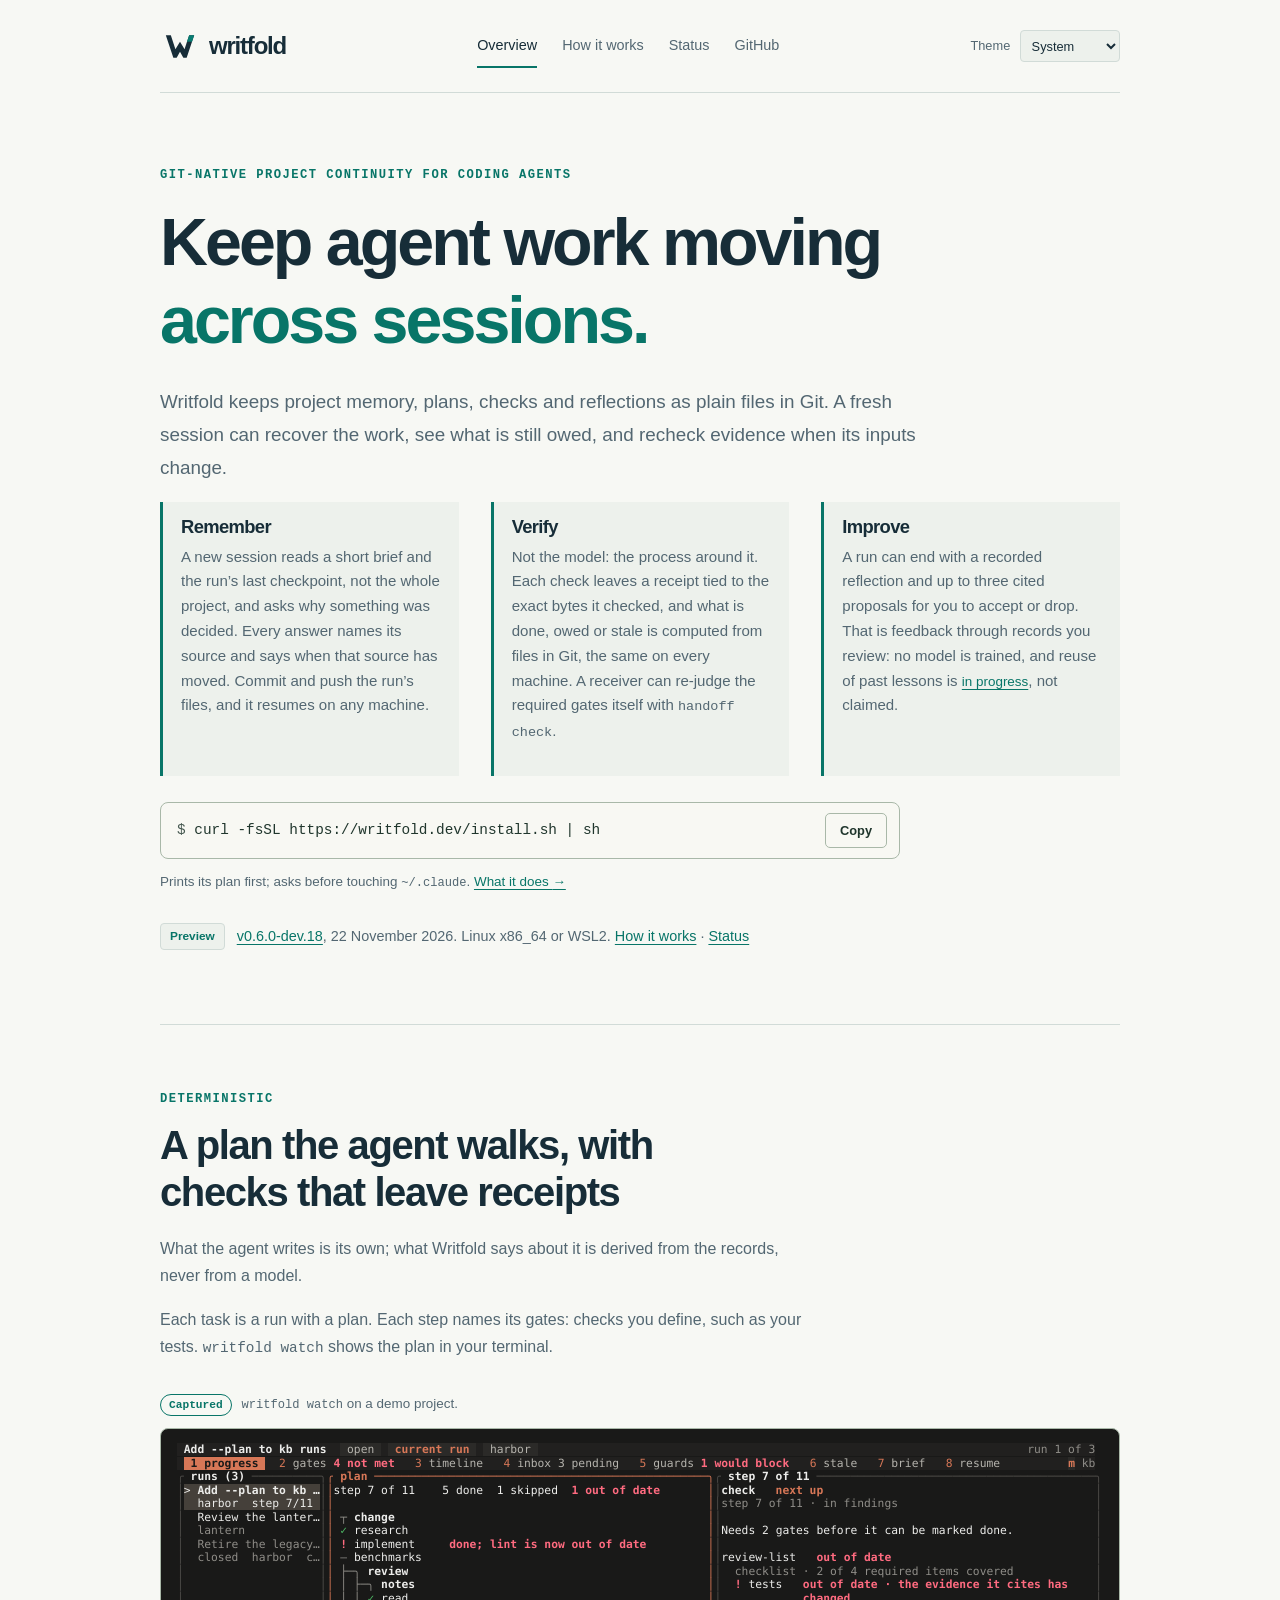
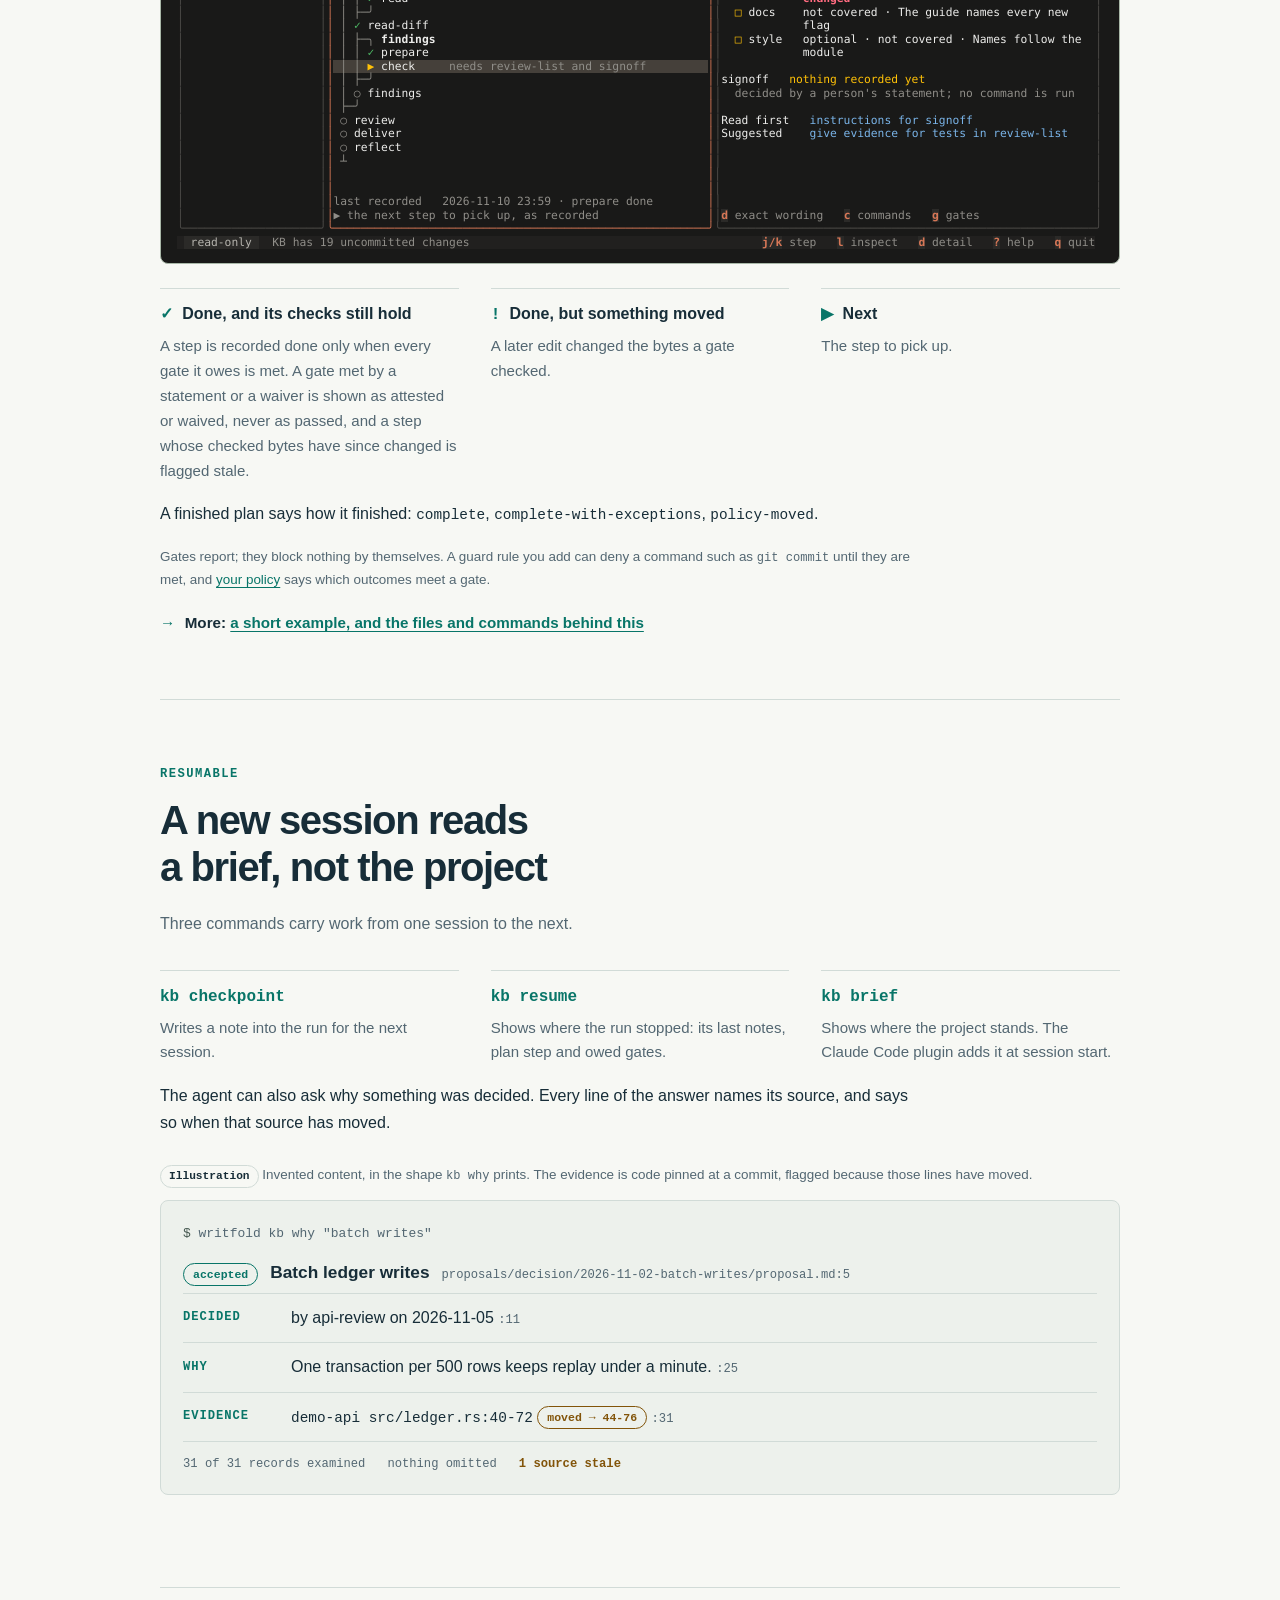
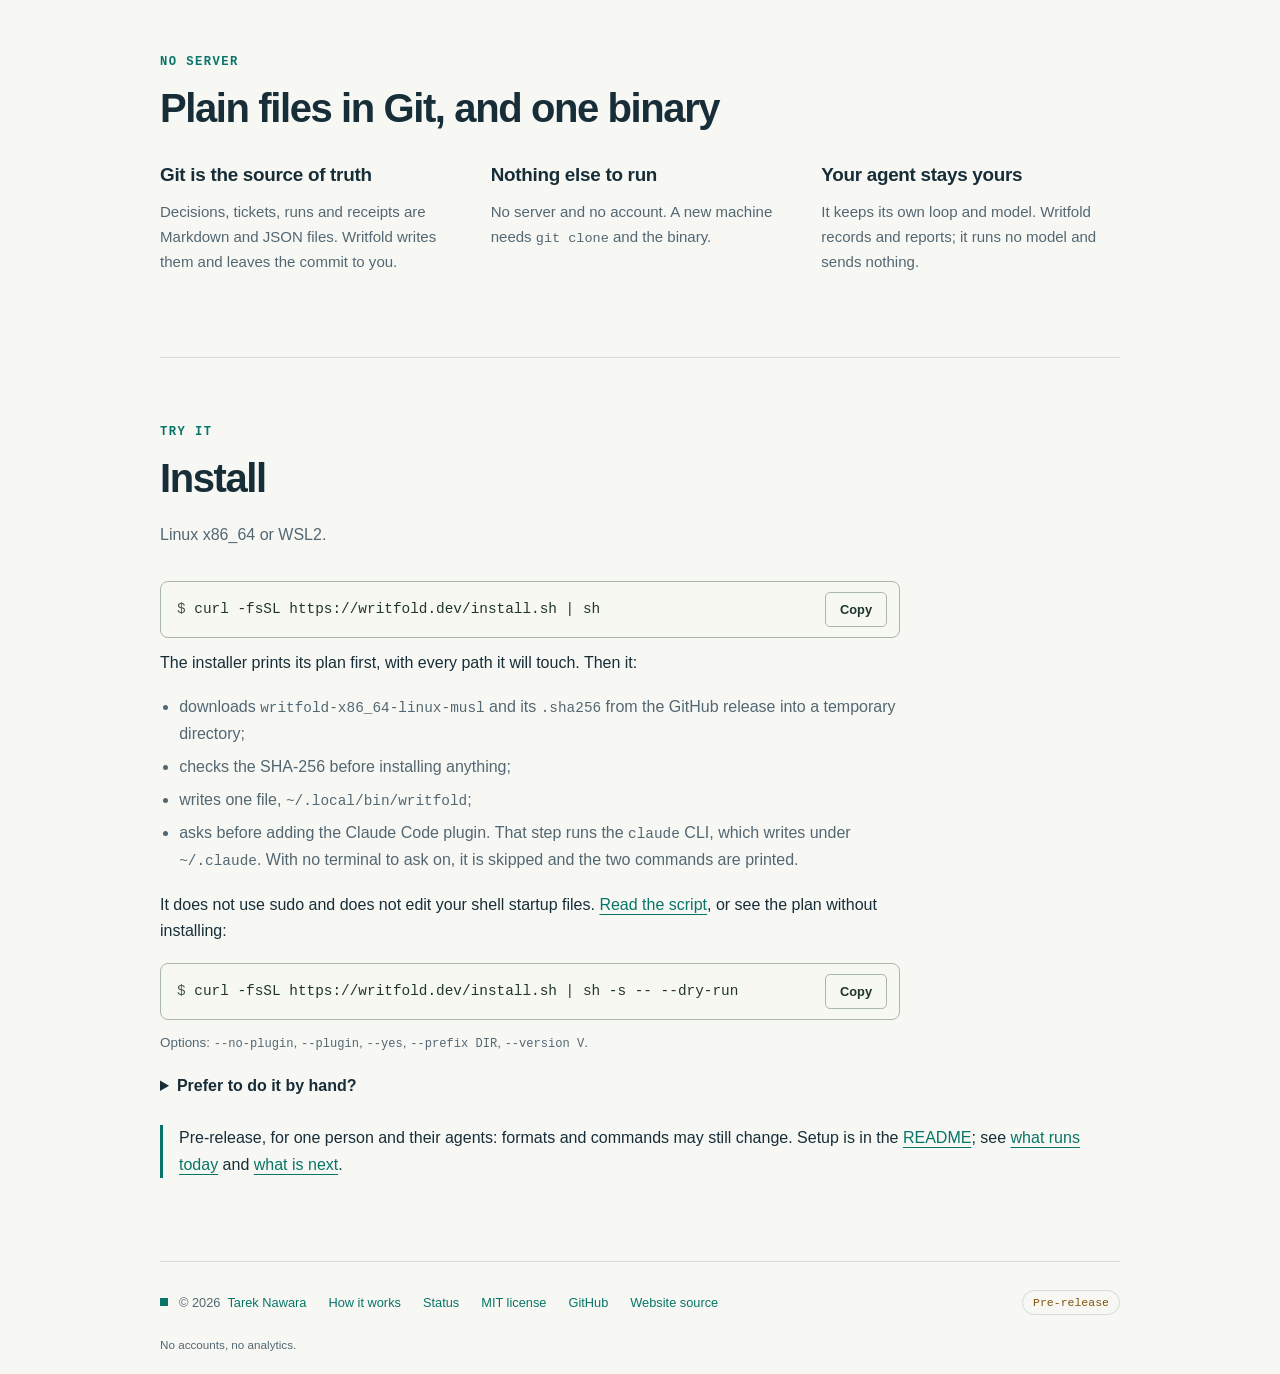
==== index.html @ e1b31a39 "Lead with continuity across sessions; show dev.19 work in progress Hero: Remember / Verify / Improve" ====
<!doctype html>
<html lang="en">
<head>
  <meta charset="utf-8">
  <meta name="viewport" content="width=device-width, initial-scale=1">
  <meta name="color-scheme" content="dark light">
  <title>Writfold — Git-native project continuity for coding agents</title>
  <meta name="description" content="Writfold keeps a coding agent's memory, plans, checks and reflections as plain files in Git, so a fresh session can pick the work up, see what is owed and recheck it. Preview: v0.6.0-dev.18.">
  <link rel="canonical" href="https://writfold.dev/">
  <meta property="og:type" content="website">
  <meta property="og:site_name" content="Writfold">
  <meta property="og:title" content="Writfold — Git-native project continuity for coding agents">
  <meta property="og:description" content="Writfold keeps a coding agent's memory, plans, checks and reflections as plain files in Git, so a fresh session can pick the work up, see what is owed and recheck it. Preview: v0.6.0-dev.18.">
  <meta property="og:url" content="https://writfold.dev/">
  <meta property="og:image" content="https://writfold.dev/assets/og-image.png">
  <meta property="og:image:width" content="1200">
  <meta property="og:image:height" content="630">
  <meta property="og:image:alt" content="The folded-W Writfold mark on navy with the headline: Deterministic agent work that resumes where it stopped. Below it: Git-native project continuity for coding agents. Preview v0.6.0-dev.18.">
  <meta name="twitter:card" content="summary_large_image">
  <meta name="theme-color" content="#101922" media="(prefers-color-scheme: dark)">
  <meta name="theme-color" content="#F7F8F4" media="(prefers-color-scheme: light)">
  <link rel="icon" href="/assets/favicon.svg" type="image/svg+xml">
  <link rel="stylesheet" href="/assets/site.css">
  <link rel="preload" href="/assets/term-Regular.woff2" as="font" type="font/woff2" crossorigin>
  <script src="/assets/theme.js"></script>
  <script src="/assets/copy.js" defer></script>
</head>
<body>
  <a class="skip-link" href="#main">Skip to content</a>
  <header class="site-header wrap">
    <a class="wordmark" href="/" aria-label="Writfold home"><picture><source srcset="/assets/writfold-icon.svg" media="(prefers-color-scheme: light)"><img src="/assets/writfold-icon-dark.svg" width="40" height="40" alt=""></picture><span>writfold</span></a>
    <nav aria-label="Main navigation"><a href="/" aria-current="page">Overview</a><a href="/how.html">How it works</a><a href="/status.html">Status</a><a href="https://github.com/writfold-dev/writfold">GitHub</a></nav>
    <label class="theme-control" hidden>Theme <select id="theme" aria-describedby="theme-note"><option value="system">System</option><option value="light">Light</option><option value="paper-dark">Paper Dark</option></select><span id="theme-note" class="visually-hidden">Your choice is remembered in this browser.</span></label>
  </header>
  <main id="main" class="wrap" tabindex="-1">
    <section class="hero" aria-labelledby="hero-title">
      <p class="eyebrow">Git-native project continuity for coding agents</p>
      <h1 id="hero-title">Keep agent work moving<br><span>across sessions.</span></h1>
      <p class="lede">Writfold keeps project memory, plans, checks and reflections as plain files in Git. A fresh session can recover the work, see what is still owed, and recheck evidence when its inputs change.</p>
      <div class="two-up cols-3">
        <div class="capability"><h2>Remember</h2><p>A new session reads a short brief and the run&rsquo;s last checkpoint, not the whole project, and asks why something was decided. Every answer names its source and says when that source has moved. Commit and push the run&rsquo;s files, and it resumes on any machine.</p></div>
        <div class="capability"><h2>Verify</h2><p>Not the model: the process around it. Each check leaves a receipt tied to the exact bytes it checked, and what is done, owed or stale is computed from files in Git, the same on every machine. A receiver can re-judge the required gates itself with <code>handoff check</code>.</p></div>
        <div class="capability"><h2>Improve</h2><p>A run can end with a recorded reflection and up to three cited proposals for you to accept or drop. That is feedback through records you review: no model is trained, and reuse of past lessons is <a href="/status.html#in-progress">in progress</a>, not claimed.</p></div>
      </div>
      <div class="hero-install">
        <div class="copy-line"><code aria-label="Install command"><span class="syntax-prompt">$ </span>curl -fsSL https://writfold.dev/install.sh | sh</code><button type="button" class="copy" data-copy="curl -fsSL https://writfold.dev/install.sh | sh" hidden>Copy</button></div>
        <p class="fine-print">Prints its plan first; asks before touching <code>~/.claude</code>. <a href="#try">What it does <span aria-hidden="true">→</span></a></p>
      </div>
      <p class="maturity"><span class="badge badge-today">Preview</span> <span><a href="https://github.com/writfold-dev/writfold/releases/tag/v0.6.0-dev.18">v0.6.0-dev.18</a>, 22 November 2026. Linux x86_64 or WSL2. <a href="/how.html">How it works</a> · <a href="/status.html">Status</a></span></p>
    </section>

    <section id="deterministic" class="section" aria-labelledby="deterministic-title">
      <div class="section-heading"><p class="eyebrow">Deterministic</p><h2 id="deterministic-title">A plan the agent walks, with checks that leave receipts</h2><p>What the agent writes is its own; what Writfold says about it is derived from the records, never from a model.</p><p>Each task is a run with a plan. Each step names its gates: checks you define, such as your tests. <code>writfold watch</code> shows the plan in your terminal.</p></div>
      <figure class="example"><figcaption><span class="chip chip-today">Captured</span> <code>writfold watch</code> on a demo project.</figcaption><pre class="term-frame" style="--cols:136" tabindex="0" aria-label="writfold watch in its calm default frame: the runs, the plan map of the selected run, and the inspector for its next step"><code><span style="color:#ececea;background:#21201f"> </span><span style="color:#ececea;background:#21201f;font-weight:700">Add --plan to kb runs</span><span style="color:#ececea;background:#21201f">  </span><span style="color:#b5b3ad;background:#2b2a28"> open </span><span style="color:#ececea;background:#21201f"> </span><span style="color:#d77757;background:#2b2a28;font-weight:700"> current run </span><span style="color:#ececea;background:#21201f"> </span><span style="color:#b5b3ad;background:#2b2a28"> harbor </span><span style="color:#ececea;background:#21201f">                                                                        </span><span style="color:#8f8d88;background:#21201f">run 1 of 3</span>
<span style="color:#ececea;background:#21201f"> </span><span style="color:#191918;background:#d77757;font-weight:700"> 1 progress </span><span style="color:#ececea;background:#21201f">  </span><span style="color:#d77757;background:#21201f">2</span><span style="color:#b5b3ad;background:#21201f"> gates</span><span style="color:#ff6b80;background:#21201f;font-weight:700"> 4 not met</span><span style="color:#ececea;background:#21201f">   </span><span style="color:#d77757;background:#21201f">3</span><span style="color:#b5b3ad;background:#21201f"> timeline</span><span style="color:#ececea;background:#21201f">   </span><span style="color:#d77757;background:#21201f">4</span><span style="color:#b5b3ad;background:#21201f"> inbox 3 pending</span><span style="color:#ececea;background:#21201f">   </span><span style="color:#d77757;background:#21201f">5</span><span style="color:#b5b3ad;background:#21201f"> guards</span><span style="color:#ff6b80;background:#21201f;font-weight:700"> 1 would block</span><span style="color:#ececea;background:#21201f">   </span><span style="color:#d77757;background:#21201f">6</span><span style="color:#b5b3ad;background:#21201f"> stale</span><span style="color:#ececea;background:#21201f">   </span><span style="color:#d77757;background:#21201f">7</span><span style="color:#b5b3ad;background:#21201f"> brief</span><span style="color:#ececea;background:#21201f">   </span><span style="color:#d77757;background:#21201f">8</span><span style="color:#b5b3ad;background:#21201f"> resume</span><span style="color:#ececea;background:#21201f">          </span><span style="color:#d77757;background:#2b2a28;font-weight:700">m</span><span style="color:#8f8d88;background:#21201f"> kb</span>
<span style="color:#4f4d4a;background:#191918">╭</span><span style="color:#ececea;background:#191918;font-weight:700"> runs (3) </span><span style="color:#4f4d4a;background:#191918">──────────╮</span><span style="color:#d77757;background:#191918">╭</span><span style="color:#d77757;background:#191918;font-weight:700"> plan </span><span style="color:#d77757;background:#191918">─────────────────────────────────────────────────╮</span><span style="color:#4f4d4a;background:#191918">╭</span><span style="color:#ececea;background:#191918;font-weight:700"> step 7 of 11 </span><span style="color:#4f4d4a;background:#191918">─────────────────────────────────────────╮</span>
<span style="color:#4f4d4a;background:#191918">│</span><span style="color:#ececea;background:#45403a">&gt; </span><span style="color:#ececea;background:#45403a;font-weight:700">Add --plan to kb …</span><span style="color:#4f4d4a;background:#191918">│</span><span style="color:#d77757;background:#191918">│</span><span style="color:#ececea;background:#191918">step 7 of 11    5 done  1 skipped  </span><span style="color:#ff6b80;background:#191918;font-weight:700">1 out of date</span><span style="color:#ececea;background:#191918">       </span><span style="color:#d77757;background:#191918">│</span><span style="color:#4f4d4a;background:#191918">│</span><span style="color:#ececea;background:#191918;font-weight:700">check</span><span style="color:#ececea;background:#191918">   </span><span style="color:#d77757;background:#191918;font-weight:700">next up</span><span style="color:#ececea;background:#191918">                                        </span><span style="color:#4f4d4a;background:#191918">│</span>
<span style="color:#4f4d4a;background:#191918">│</span><span style="color:#ececea;background:#45403a">  harbor  step 7/11 </span><span style="color:#4f4d4a;background:#191918">│</span><span style="color:#d77757;background:#191918">│</span><span style="color:#ececea;background:#191918">                                                       </span><span style="color:#d77757;background:#191918">│</span><span style="color:#4f4d4a;background:#191918">│</span><span style="color:#8f8d88;background:#191918">step 7 of 11 · in findings</span><span style="color:#ececea;background:#191918">                             </span><span style="color:#4f4d4a;background:#191918">│</span>
<span style="color:#4f4d4a;background:#191918">│</span><span style="color:#ececea;background:#191918">  Review the lanter…</span><span style="color:#4f4d4a;background:#191918">│</span><span style="color:#d77757;background:#191918">│</span><span style="color:#8f8d88;background:#191918"> ┬ </span><span style="color:#ececea;background:#191918;font-weight:700">change</span><span style="color:#ececea;background:#191918">                                              </span><span style="color:#d77757;background:#191918">│</span><span style="color:#4f4d4a;background:#191918">│</span><span style="color:#ececea;background:#191918">                                                       </span><span style="color:#4f4d4a;background:#191918">│</span>
<span style="color:#4f4d4a;background:#191918">│</span><span style="color:#ececea;background:#191918">  </span><span style="color:#8f8d88;background:#191918">lantern           </span><span style="color:#4f4d4a;background:#191918">│</span><span style="color:#d77757;background:#191918">│</span><span style="color:#8f8d88;background:#191918"> </span><span style="color:#4eba65;background:#191918">✓</span><span style="color:#ececea;background:#191918"> research                                            </span><span style="color:#d77757;background:#191918">│</span><span style="color:#4f4d4a;background:#191918">│</span><span style="color:#ececea;background:#191918">Needs 2 gates before it can be marked done.            </span><span style="color:#4f4d4a;background:#191918">│</span>
<span style="color:#4f4d4a;background:#191918">│</span><span style="color:#ececea;background:#191918">  </span><span style="color:#8f8d88;background:#191918">Retire the legacy…</span><span style="color:#4f4d4a;background:#191918">│</span><span style="color:#d77757;background:#191918">│</span><span style="color:#8f8d88;background:#191918"> </span><span style="color:#ff6b80;background:#191918;font-weight:700">!</span><span style="color:#ececea;background:#191918"> implement   </span><span style="color:#ff6b80;background:#191918;font-weight:700">  done; lint is now out of date</span><span style="color:#ececea;background:#191918">         </span><span style="color:#d77757;background:#191918">│</span><span style="color:#4f4d4a;background:#191918">│</span><span style="color:#ececea;background:#191918">                                                       </span><span style="color:#4f4d4a;background:#191918">│</span>
<span style="color:#4f4d4a;background:#191918">│</span><span style="color:#ececea;background:#191918">  </span><span style="color:#8f8d88;background:#191918">closed  harbor  c…</span><span style="color:#4f4d4a;background:#191918">│</span><span style="color:#d77757;background:#191918">│</span><span style="color:#8f8d88;background:#191918"> –</span><span style="color:#ececea;background:#191918"> benchmarks                                          </span><span style="color:#d77757;background:#191918">│</span><span style="color:#4f4d4a;background:#191918">│</span><span style="color:#ececea;background:#191918">review-list   </span><span style="color:#ff6b80;background:#191918;font-weight:700">out of date</span><span style="color:#ececea;background:#191918">                              </span><span style="color:#4f4d4a;background:#191918">│</span>
<span style="color:#4f4d4a;background:#191918">│</span><span style="color:#ececea;background:#191918">                    </span><span style="color:#4f4d4a;background:#191918">│</span><span style="color:#d77757;background:#191918">│</span><span style="color:#8f8d88;background:#191918"> ├─╮ </span><span style="color:#ececea;background:#191918;font-weight:700">review</span><span style="color:#ececea;background:#191918">                                            </span><span style="color:#d77757;background:#191918">│</span><span style="color:#4f4d4a;background:#191918">│</span><span style="color:#ececea;background:#191918">  </span><span style="color:#8f8d88;background:#191918">checklist · 2 of 4 required items covered</span><span style="color:#ececea;background:#191918">            </span><span style="color:#4f4d4a;background:#191918">│</span>
<span style="color:#4f4d4a;background:#191918">│</span><span style="color:#ececea;background:#191918">                    </span><span style="color:#4f4d4a;background:#191918">│</span><span style="color:#d77757;background:#191918">│</span><span style="color:#8f8d88;background:#191918"> │ ├─╮ </span><span style="color:#ececea;background:#191918;font-weight:700">notes</span><span style="color:#ececea;background:#191918">                                           </span><span style="color:#d77757;background:#191918">│</span><span style="color:#4f4d4a;background:#191918">│</span><span style="color:#ececea;background:#191918">  </span><span style="color:#ff6b80;background:#191918;font-weight:700">!</span><span style="color:#ececea;background:#191918"> tests   </span><span style="color:#ff6b80;background:#191918;font-weight:700">out of date · the evidence it cites has</span><span style="color:#ececea;background:#191918">    </span><span style="color:#4f4d4a;background:#191918">│</span>
<span style="color:#4f4d4a;background:#191918">│</span><span style="color:#ececea;background:#191918">                    </span><span style="color:#4f4d4a;background:#191918">│</span><span style="color:#d77757;background:#191918">│</span><span style="color:#8f8d88;background:#191918"> │ │ </span><span style="color:#4eba65;background:#191918">✓</span><span style="color:#ececea;background:#191918"> read                                            </span><span style="color:#d77757;background:#191918">│</span><span style="color:#4f4d4a;background:#191918">│</span><span style="color:#ececea;background:#191918">            </span><span style="color:#ff6b80;background:#191918;font-weight:700">changed</span><span style="color:#ececea;background:#191918">                                    </span><span style="color:#4f4d4a;background:#191918">│</span>
<span style="color:#4f4d4a;background:#191918">│</span><span style="color:#ececea;background:#191918">                    </span><span style="color:#4f4d4a;background:#191918">│</span><span style="color:#d77757;background:#191918">│</span><span style="color:#8f8d88;background:#191918"> │ ├─╯</span><span style="color:#ececea;background:#191918">                                                 </span><span style="color:#d77757;background:#191918">│</span><span style="color:#4f4d4a;background:#191918">│</span><span style="color:#ececea;background:#191918">  </span><span style="color:#ffc107;background:#191918">□</span><span style="color:#ececea;background:#191918"> docs    not covered · The guide names every new    </span><span style="color:#4f4d4a;background:#191918">│</span>
<span style="color:#4f4d4a;background:#191918">│</span><span style="color:#ececea;background:#191918">                    </span><span style="color:#4f4d4a;background:#191918">│</span><span style="color:#d77757;background:#191918">│</span><span style="color:#8f8d88;background:#191918"> │ </span><span style="color:#4eba65;background:#191918">✓</span><span style="color:#ececea;background:#191918"> read-diff                                         </span><span style="color:#d77757;background:#191918">│</span><span style="color:#4f4d4a;background:#191918">│</span><span style="color:#ececea;background:#191918">            flag                                       </span><span style="color:#4f4d4a;background:#191918">│</span>
<span style="color:#4f4d4a;background:#191918">│</span><span style="color:#ececea;background:#191918">                    </span><span style="color:#4f4d4a;background:#191918">│</span><span style="color:#d77757;background:#191918">│</span><span style="color:#8f8d88;background:#191918"> │ ├─╮ </span><span style="color:#ececea;background:#191918;font-weight:700">findings</span><span style="color:#ececea;background:#191918">                                        </span><span style="color:#d77757;background:#191918">│</span><span style="color:#4f4d4a;background:#191918">│</span><span style="color:#ececea;background:#191918">  </span><span style="color:#ffc107;background:#191918">□</span><span style="color:#ececea;background:#191918"> style   optional · not covered · Names follow the  </span><span style="color:#4f4d4a;background:#191918">│</span>
<span style="color:#4f4d4a;background:#191918">│</span><span style="color:#ececea;background:#191918">                    </span><span style="color:#4f4d4a;background:#191918">│</span><span style="color:#d77757;background:#191918">│</span><span style="color:#8f8d88;background:#191918"> │ │ </span><span style="color:#4eba65;background:#191918">✓</span><span style="color:#ececea;background:#191918"> prepare                                         </span><span style="color:#d77757;background:#191918">│</span><span style="color:#4f4d4a;background:#191918">│</span><span style="color:#ececea;background:#191918">            module                                     </span><span style="color:#4f4d4a;background:#191918">│</span>
<span style="color:#4f4d4a;background:#191918">│</span><span style="color:#ececea;background:#191918">                    </span><span style="color:#4f4d4a;background:#191918">│</span><span style="color:#d77757;background:#191918">│</span><span style="color:#8f8d88;background:#45403a"> │ │ </span><span style="color:#ffc107;background:#45403a">▶</span><span style="color:#ececea;background:#45403a"> check   </span><span style="color:#8f8d88;background:#45403a">  needs review-list and signoff</span><span style="color:#ececea;background:#45403a">         </span><span style="color:#d77757;background:#191918">│</span><span style="color:#4f4d4a;background:#191918">│</span><span style="color:#ececea;background:#191918">                                                       </span><span style="color:#4f4d4a;background:#191918">│</span>
<span style="color:#4f4d4a;background:#191918">│</span><span style="color:#ececea;background:#191918">                    </span><span style="color:#4f4d4a;background:#191918">│</span><span style="color:#d77757;background:#191918">│</span><span style="color:#8f8d88;background:#191918"> │ ├─╯</span><span style="color:#ececea;background:#191918">                                                 </span><span style="color:#d77757;background:#191918">│</span><span style="color:#4f4d4a;background:#191918">│</span><span style="color:#ececea;background:#191918">signoff   </span><span style="color:#ffc107;background:#191918">nothing recorded yet</span><span style="color:#ececea;background:#191918">                         </span><span style="color:#4f4d4a;background:#191918">│</span>
<span style="color:#4f4d4a;background:#191918">│</span><span style="color:#ececea;background:#191918">                    </span><span style="color:#4f4d4a;background:#191918">│</span><span style="color:#d77757;background:#191918">│</span><span style="color:#8f8d88;background:#191918"> │ ○</span><span style="color:#ececea;background:#191918"> findings                                          </span><span style="color:#d77757;background:#191918">│</span><span style="color:#4f4d4a;background:#191918">│</span><span style="color:#ececea;background:#191918">  </span><span style="color:#8f8d88;background:#191918">decided by a person's statement; no command is run</span><span style="color:#ececea;background:#191918">   </span><span style="color:#4f4d4a;background:#191918">│</span>
<span style="color:#4f4d4a;background:#191918">│</span><span style="color:#ececea;background:#191918">                    </span><span style="color:#4f4d4a;background:#191918">│</span><span style="color:#d77757;background:#191918">│</span><span style="color:#8f8d88;background:#191918"> ├─╯</span><span style="color:#ececea;background:#191918">                                                   </span><span style="color:#d77757;background:#191918">│</span><span style="color:#4f4d4a;background:#191918">│</span><span style="color:#ececea;background:#191918">                                                       </span><span style="color:#4f4d4a;background:#191918">│</span>
<span style="color:#4f4d4a;background:#191918">│</span><span style="color:#ececea;background:#191918">                    </span><span style="color:#4f4d4a;background:#191918">│</span><span style="color:#d77757;background:#191918">│</span><span style="color:#8f8d88;background:#191918"> ○</span><span style="color:#ececea;background:#191918"> review                                              </span><span style="color:#d77757;background:#191918">│</span><span style="color:#4f4d4a;background:#191918">│</span><span style="color:#ececea;background:#191918">Read first   </span><span style="color:#7ab4e8;background:#191918">instructions for signoff</span><span style="color:#ececea;background:#191918">                  </span><span style="color:#4f4d4a;background:#191918">│</span>
<span style="color:#4f4d4a;background:#191918">│</span><span style="color:#ececea;background:#191918">                    </span><span style="color:#4f4d4a;background:#191918">│</span><span style="color:#d77757;background:#191918">│</span><span style="color:#8f8d88;background:#191918"> ○</span><span style="color:#ececea;background:#191918"> deliver                                             </span><span style="color:#d77757;background:#191918">│</span><span style="color:#4f4d4a;background:#191918">│</span><span style="color:#ececea;background:#191918">Suggested    </span><span style="color:#7ab4e8;background:#191918">give evidence for tests in review-list</span><span style="color:#ececea;background:#191918">    </span><span style="color:#4f4d4a;background:#191918">│</span>
<span style="color:#4f4d4a;background:#191918">│</span><span style="color:#ececea;background:#191918">                    </span><span style="color:#4f4d4a;background:#191918">│</span><span style="color:#d77757;background:#191918">│</span><span style="color:#8f8d88;background:#191918"> ○</span><span style="color:#ececea;background:#191918"> reflect                                             </span><span style="color:#d77757;background:#191918">│</span><span style="color:#4f4d4a;background:#191918">│</span><span style="color:#ececea;background:#191918">                                                       </span><span style="color:#4f4d4a;background:#191918">│</span>
<span style="color:#4f4d4a;background:#191918">│</span><span style="color:#ececea;background:#191918">                    </span><span style="color:#4f4d4a;background:#191918">│</span><span style="color:#d77757;background:#191918">│</span><span style="color:#8f8d88;background:#191918"> ┴</span><span style="color:#ececea;background:#191918">                                                     </span><span style="color:#d77757;background:#191918">│</span><span style="color:#4f4d4a;background:#191918">│</span><span style="color:#ececea;background:#191918">                                                       </span><span style="color:#4f4d4a;background:#191918">│</span>
<span style="color:#4f4d4a;background:#191918">│</span><span style="color:#ececea;background:#191918">                    </span><span style="color:#4f4d4a;background:#191918">│</span><span style="color:#d77757;background:#191918">│</span><span style="color:#ececea;background:#191918">                                                       </span><span style="color:#d77757;background:#191918">│</span><span style="color:#4f4d4a;background:#191918">│</span><span style="color:#ececea;background:#191918">                                                       </span><span style="color:#4f4d4a;background:#191918">│</span>
<span style="color:#4f4d4a;background:#191918">│</span><span style="color:#ececea;background:#191918">                    </span><span style="color:#4f4d4a;background:#191918">│</span><span style="color:#d77757;background:#191918">│</span><span style="color:#ececea;background:#191918">                                                       </span><span style="color:#d77757;background:#191918">│</span><span style="color:#4f4d4a;background:#191918">│</span><span style="color:#ececea;background:#191918">                                                       </span><span style="color:#4f4d4a;background:#191918">│</span>
<span style="color:#4f4d4a;background:#191918">│</span><span style="color:#ececea;background:#191918">                    </span><span style="color:#4f4d4a;background:#191918">│</span><span style="color:#d77757;background:#191918">│</span><span style="color:#8f8d88;background:#191918">last recorded   2026-11-10 23:59 · prepare done</span><span style="color:#ececea;background:#191918">        </span><span style="color:#d77757;background:#191918">│</span><span style="color:#4f4d4a;background:#191918">│</span><span style="color:#ececea;background:#191918">                                                       </span><span style="color:#4f4d4a;background:#191918">│</span>
<span style="color:#4f4d4a;background:#191918">│</span><span style="color:#ececea;background:#191918">                    </span><span style="color:#4f4d4a;background:#191918">│</span><span style="color:#d77757;background:#191918">│</span><span style="color:#8f8d88;background:#191918">▶ the next step to pick up, as recorded</span><span style="color:#ececea;background:#191918">                </span><span style="color:#d77757;background:#191918">│</span><span style="color:#4f4d4a;background:#191918">│</span><span style="color:#d77757;background:#2b2a28;font-weight:700">d</span><span style="color:#8f8d88;background:#191918"> exact wording</span><span style="color:#ececea;background:#191918">   </span><span style="color:#d77757;background:#2b2a28;font-weight:700">c</span><span style="color:#8f8d88;background:#191918"> commands</span><span style="color:#ececea;background:#191918">   </span><span style="color:#d77757;background:#2b2a28;font-weight:700">g</span><span style="color:#8f8d88;background:#191918"> gates</span><span style="color:#ececea;background:#191918">                 </span><span style="color:#4f4d4a;background:#191918">│</span>
<span style="color:#4f4d4a;background:#191918">╰────────────────────╯</span><span style="color:#d77757;background:#191918">╰───────────────────────────────────────────────────────╯</span><span style="color:#4f4d4a;background:#191918">╰───────────────────────────────────────────────────────╯</span>
<span style="color:#ececea;background:#21201f"> </span><span style="color:#b5b3ad;background:#2b2a28"> read-only </span><span style="color:#ececea;background:#21201f">  </span><span style="color:#8f8d88;background:#21201f">KB has 19 uncommitted changes</span><span style="color:#ececea;background:#21201f">                                           </span><span style="color:#d77757;background:#2b2a28;font-weight:700">j/k</span><span style="color:#8f8d88;background:#21201f"> step</span><span style="color:#ececea;background:#21201f">   </span><span style="color:#d77757;background:#2b2a28;font-weight:700">l</span><span style="color:#8f8d88;background:#21201f"> inspect</span><span style="color:#ececea;background:#21201f">   </span><span style="color:#d77757;background:#2b2a28;font-weight:700">d</span><span style="color:#8f8d88;background:#21201f"> detail</span><span style="color:#ececea;background:#21201f">   </span><span style="color:#d77757;background:#2b2a28;font-weight:700">?</span><span style="color:#8f8d88;background:#21201f"> help</span><span style="color:#ececea;background:#21201f">   </span><span style="color:#d77757;background:#2b2a28;font-weight:700">q</span><span style="color:#8f8d88;background:#21201f"> quit</span></code></pre></figure>
      <dl class="callouts">
        <div><dt><code>✓</code> Done, and its checks still hold</dt><dd>A step is recorded done only when every gate it owes is met. A gate met by a statement or a waiver is shown as attested or waived, never as passed, and a step whose checked bytes have since changed is flagged stale.</dd></div>
        <div><dt><code>!</code> Done, but something moved</dt><dd>A later edit changed the bytes a gate checked.</dd></div>
        <div><dt><code>▶</code> Next</dt><dd>The step to pick up.</dd></div>
      </dl>
      <p>A finished plan says how it finished: <code>complete</code>, <code>complete-with-exceptions</code>, <code>policy-moved</code>.</p>
      <p class="fine-print">Gates report; they block nothing by themselves. A guard rule you add can deny a command such as <code>git commit</code> until they are met, and <a href="/how.html#policy">your policy</a> says which outcomes meet a gate.</p>
      <p class="guide-link"><span aria-hidden="true">→</span> More: <a href="/how.html">a short example, and the files and commands behind this</a></p>
    </section>

    <section id="resumable" class="section" aria-labelledby="resumable-title">
      <div class="section-heading"><p class="eyebrow">Resumable</p><h2 id="resumable-title">A new session reads a brief, not the project</h2><p>Three commands carry work from one session to the next.</p></div>
      <dl class="callouts">
        <div><dt><code>kb checkpoint</code></dt><dd>Writes a note into the run for the next session.</dd></div>
        <div><dt><code>kb resume</code></dt><dd>Shows where the run stopped: its last notes, plan step and owed gates.</dd></div>
        <div><dt><code>kb brief</code></dt><dd>Shows where the project stands. The Claude Code plugin adds it at session start.</dd></div>
      </dl>
      <p>The agent can also ask why something was decided. Every line of the answer names its source, and says so when that source has moved.</p>
      <figure id="example" class="visual">
        <figcaption><span class="chip chip-parts">Illustration</span> Invented content, in the shape <code>kb why</code> prints. The evidence is code pinned at a commit, flagged because those lines have moved.</figcaption>
        <div class="card answer">
          <p class="card-cmd"><code><span class="syntax-prompt">$ </span>writfold kb why "batch writes"</code></p>
          <p class="answer-head"><span class="pill pill-ok">accepted</span> <strong>Batch ledger writes</strong> <span class="src">proposals/decision/2026-11-02-batch-writes/proposal.md:5</span></p>
          <dl class="answer-rows">
            <div><dt>Decided</dt><dd>by api-review on 2026-11-05 <span class="src">:11</span></dd></div>
            <div><dt>Why</dt><dd>One transaction per 500 rows keeps replay under a minute. <span class="src">:25</span></dd></div>
            <div><dt>Evidence</dt><dd><code>demo-api src/ledger.rs:40-72</code> <span class="pill pill-warn">moved → 44-76</span> <span class="src">:31</span></dd></div>
          </dl>
          <ul class="card-foot"><li>31 of 31 records examined</li><li>nothing omitted</li><li class="warn">1 source stale</li></ul>
        </div>
      </figure>
    </section>

    <section id="git" class="section" aria-labelledby="git-title">
      <div class="section-heading"><p class="eyebrow">No server</p><h2 id="git-title">Plain files in Git, and one binary</h2></div>
      <div class="three-up">
        <div class="capability"><h3>Git is the source of truth</h3><p>Decisions, tickets, runs and receipts are Markdown and JSON files. Writfold writes them and leaves the commit to you.</p></div>
        <div class="capability"><h3>Nothing else to run</h3><p>No server and no account. A new machine needs <code>git clone</code> and the binary.</p></div>
        <div class="capability"><h3>Your agent stays yours</h3><p>It keeps its own loop and model. Writfold records and reports; it runs no model and sends nothing.</p></div>
      </div>
    </section>

    <section id="try" class="section" aria-labelledby="try-title">
      <div class="section-heading"><p class="eyebrow">Try it</p><h2 id="try-title">Install</h2><p>Linux x86_64 or WSL2.</p></div>
      <div class="copy-line"><code aria-label="Install command"><span class="syntax-prompt">$ </span>curl -fsSL https://writfold.dev/install.sh | sh</code><button type="button" class="copy" data-copy="curl -fsSL https://writfold.dev/install.sh | sh" hidden>Copy</button></div>
      <p>The installer prints its plan first, with every path it will touch. Then it:</p>
      <ul class="steps">
        <li>downloads <code>writfold-x86_64-linux-musl</code> and its <code>.sha256</code> from the GitHub release into a temporary directory;</li>
        <li>checks the SHA-256 before installing anything;</li>
        <li>writes one file, <code>~/.local/bin/writfold</code>;</li>
        <li>asks before adding the Claude Code plugin. That step runs the <code>claude</code> CLI, which writes under <code>~/.claude</code>. With no terminal to ask on, it is skipped and the two commands are printed.</li>
      </ul>
      <p>It does not use sudo and does not edit your shell startup files. <a href="/install.sh">Read the script</a>, or see the plan without installing:</p>
      <div class="copy-line"><code aria-label="Dry-run command"><span class="syntax-prompt">$ </span>curl -fsSL https://writfold.dev/install.sh | sh -s -- --dry-run</code><button type="button" class="copy" data-copy="curl -fsSL https://writfold.dev/install.sh | sh -s -- --dry-run" hidden>Copy</button></div>
      <p class="fine-print">Options: <code>--no-plugin</code>, <code>--plugin</code>, <code>--yes</code>, <code>--prefix DIR</code>, <code>--version V</code>.</p>
      <details class="manual"><summary>Prefer to do it by hand?</summary>
        <pre class="code-panel lang-shell" tabindex="0" aria-label="Manual download and install commands"><code>base<span class="syntax-operator">=</span>https://github.com/writfold-dev/writfold/releases/download/v0.6.0-dev.18
<span class="syntax-function">curl</span> <span class="syntax-flag">-LO</span> <span class="syntax-string">"$base/writfold-x86_64-linux-musl"</span> <span class="syntax-flag">-LO</span> <span class="syntax-string">"$base/writfold-x86_64-linux-musl.sha256"</span>
<span class="syntax-function">echo</span> <span class="syntax-string">"$(cut -d' ' -f1 writfold-x86_64-linux-musl.sha256)  writfold-x86_64-linux-musl"</span> <span class="syntax-operator">|</span> <span class="syntax-function">sha256sum</span> <span class="syntax-flag">-c</span>
<span class="syntax-function">install</span> <span class="syntax-flag">-m</span> 755 writfold-x86_64-linux-musl ~/.local/bin/writfold
<span class="syntax-function">claude</span> plugin marketplace add writfold-dev/writfold
<span class="syntax-function">claude</span> plugin install writfold@writfold</code></pre>
        <p class="fine-print">These are the same steps the installer performs.</p>
      </details>
      <p class="boundary">Pre-release, for one person and their agents: formats and commands may still change. Setup is in the <a href="https://github.com/writfold-dev/writfold#readme">README</a>; see <a href="/status.html#today">what runs today</a> and <a href="/status.html#next">what is next</a>.</p>
    </section>
  </main>
  <footer class="site-footer wrap">
    <div class="footer-line">
      <span class="footer-credit"><span class="footer-mark" aria-hidden="true"></span> © 2026 <a href="https://tknawara.dev">Tarek Nawara</a></span>
      <a href="/how.html">How it works</a><a href="/status.html">Status</a><a href="/LICENSE.txt">MIT license</a><a href="https://github.com/writfold-dev/writfold">GitHub</a><a href="https://github.com/writfold-dev/writfold-dev.github.io">Website source</a>
      <span class="footer-state">Pre-release</span>
    </div>
    <p class="footer-note">No accounts, no analytics.</p>
  </footer>
</body>
</html>
---- assets/site.css ----
:root {
  color-scheme: dark light;
  --bg: #101922;
  --surface: #15232e;
  --text: #eef3f4;
  --muted: #a8b6bf;
  --border: #2b3b46;
  --accent: #6dd7c4;
  --amber: #f3cb8c;
  --button-text: #102c29;
  /* Dark syntax roles; site chrome keeps its own palette. */
  --code-bg: #16161e; --code-border: #565b6e; --code-text: #e8e4da;
  --code-keyword: #c58ae8; --code-function: #7fb4ca; --code-string: #a9c47c;
  --code-number: #e8977a; --code-operator: #9aa0ae; --code-punctuation: #818696; --code-comment: #818696;
  font-family: -apple-system, BlinkMacSystemFont, "Segoe UI", sans-serif;
  font-size: 16px;
  line-height: 1.65;
  background: var(--bg);
  color: var(--text);
}
@media (prefers-color-scheme: light) {
  :root { --bg: #f7f8f4; --surface: #edf1ec; --text: #172d38; --muted: #536772; --border: #d1dbd7; --accent: #087568; --amber: #825409; --button-text: #fff; }
  :root {
    --code-bg: #f8f8f3; --code-border: #a9b8a8; --code-text: #20362d;
    --code-keyword: #78618e; --code-function: #18765b; --code-string: #526e38;
    --code-number: #986139; --code-operator: #475951; --code-punctuation: #475951; --code-comment: #475951;
  }
}
:root[data-theme="light"] {
  color-scheme: light;
  --bg: #f7f8f4; --surface: #edf1ec; --text: #172d38; --muted: #536772;
  --border: #d1dbd7; --accent: #087568; --amber: #825409; --button-text: #fff;
  --code-bg: #f8f8f3; --code-border: #a9b8a8; --code-text: #20362d;
  --code-keyword: #78618e; --code-function: #18765b; --code-string: #526e38;
  --code-number: #986139; --code-operator: #475951; --code-punctuation: #475951; --code-comment: #475951;
}
:root[data-theme="paper-dark"] {
  color-scheme: dark;
  --bg: #151d19; --surface: #1c2720; --text: #e3e9dd; --muted: #9daa9e;
  --border: #35473b; --accent: #9bc7ac; --amber: #d3b477; --button-text: #111914;
  --code-bg: #151d19; --code-border: #53695b; --code-text: #e3e9dd;
  --code-keyword: #b7a6c9; --code-function: #9bc7ac; --code-string: #a8bb87;
  --code-number: #cea989; --code-operator: #bfccbe; --code-punctuation: #9daa9e; --code-comment: #9daa9e;
}
:root[data-theme="paper-dark"] .status-card,
:root[data-theme="paper-dark"] .badge,
:root[data-theme="paper-dark"] .theme-control select { border-color: #53695b; }
:root[data-theme="paper-dark"] .boundary { color: #bfccbe; }
* { box-sizing: border-box; }
body { margin: 0; }
a { color: var(--accent); text-underline-offset: .22em; text-decoration-thickness: 1px; }
a:hover { text-decoration-thickness: 2px; }
a:focus-visible, select:focus-visible, [tabindex]:focus-visible { outline: 3px solid var(--accent); outline-offset: 6px; border-radius: 2px; }
img { display: block; max-width: 100%; }
p { margin: 0 0 1.15rem; }
h1, h2, h3 { line-height: 1.18; text-wrap: balance; overflow-wrap: anywhere; }
h1 { font-size: clamp(2.5rem, 5.8vw, 4.15rem); font-weight: 650; letter-spacing: -.045em; margin: 1.1rem 0 1.6rem; }
h1 span { color: var(--accent); }
h2 { font-size: clamp(1.8rem, 3.5vw, 2.5rem); letter-spacing: -.035em; font-weight: 620; margin: .6rem 0 1.25rem; }
h3 { font-size: 1.18rem; font-weight: 650; letter-spacing: -.015em; margin: 0 0 .85rem; }
code { font-family: ui-monospace, "SFMono-Regular", Consolas, monospace; font-size: .9em; overflow-wrap: anywhere; }
.code-panel { max-width: 100%; margin: 24px 0; padding: 20px 22px; overflow: auto; border: 1px solid var(--code-border); border-radius: 8px; background: var(--code-bg); color: var(--code-text); text-align: left; tab-size: 2; }
.code-panel code { display: block; font-size: .86rem; line-height: 1.8; white-space: pre; overflow-wrap: normal; }
.syntax-keyword { color: var(--code-keyword); }
.syntax-function { color: var(--code-function); }
.syntax-string { color: var(--code-string); }
.syntax-number { color: var(--code-number); }
.syntax-comment { color: var(--code-comment); }
.syntax-variable { color: var(--code-function); }
.syntax-operator { color: var(--code-operator); }
.syntax-punctuation { color: var(--code-punctuation); }
.diagram-figure { margin: 0; }
.wrap { width: min(100% - 48px, 960px); margin-inline: auto; }
.skip-link { position: absolute; left: 24px; top: -100px; z-index: 5; padding: 12px 18px; background: var(--accent); color: var(--button-text); font-weight: 700; }
.skip-link:focus { top: 12px; }
.site-header { display: flex; flex-wrap: wrap; justify-content: space-between; align-items: center; gap: 24px; padding-block: 26px; border-bottom: 1px solid var(--border); }
.wordmark { display: inline-flex; gap: 9px; align-items: center; color: var(--text); text-decoration: none; font-size: 1.5rem; font-weight: 650; letter-spacing: -.05em; }
.site-header nav { display: flex; gap: 25px; align-items: center; }
.site-header nav a { color: var(--muted); font-size: .9rem; text-decoration: none; padding-block: 8px; }
.site-header nav a:hover { color: var(--text); text-decoration: underline; }
.theme-control { color: var(--muted); font-size: .8rem; white-space: nowrap; }
.theme-control select { margin-left: .4rem; padding: .4rem; border: 1px solid var(--border); border-radius: 4px; background: var(--surface); color: var(--text); font: inherit; }
.hero { padding: 72px 0 64px; }
.eyebrow { color: var(--accent); font-family: ui-monospace, "SFMono-Regular", Consolas, monospace; font-size: .76rem; font-weight: 650; letter-spacing: .12em; text-transform: uppercase; margin-bottom: .8rem; }
.lede { max-width: 760px; font-size: 1.18rem; color: var(--muted); line-height: 1.75; }
.actions { display: flex; align-items: center; flex-wrap: wrap; gap: 20px 28px; margin: 2rem 0 2.2rem; }
.button { display: inline-flex; gap: 20px; align-items: center; justify-content: center; padding: 12px 20px; background: var(--accent); color: var(--button-text); font-size: .94rem; font-weight: 650; border-radius: 5px; text-decoration: none; }
.button:hover { text-decoration: underline; }
.text-action { font-size: .94rem; font-weight: 600; }
.maturity { display: flex; flex-wrap: wrap; gap: 12px; align-items: center; color: var(--muted); font-size: .9rem; margin-bottom: .6rem; }
.badge { padding: 3px 9px; border: 1px solid var(--border); border-radius: 4px; color: var(--amber); background: var(--surface); font-size: .74rem; font-weight: 650; }
.fine-print { font-size: .84rem; color: var(--muted); max-width: 740px; }
.section { padding-block: 64px; border-top: 1px solid var(--border); scroll-margin-top: 28px; }
.section-heading { max-width: 660px; margin-bottom: 32px; }
.section-heading > p:not(.eyebrow) { color: var(--muted); }
.three-up { display: grid; grid-template-columns: repeat(3, 1fr); gap: 32px; }
.two-up { display: grid; grid-template-columns: repeat(2, minmax(0, 1fr)); gap: 32px; max-width: 860px; margin: 0 0 1.6rem; }
.two-up .capability { padding: 14px 18px; border-left: 3px solid var(--accent); background: var(--surface); }
.two-up h2 { font-size: 1.15rem; margin: 0 0 .4rem; }
.two-up.cols-3 { grid-template-columns: repeat(3, minmax(0, 1fr)); max-width: none; }
.subhead { margin-top: 48px; }
.table-scroll + .table-scroll { margin-top: 32px; }
.number { display: block; color: var(--accent); font-family: ui-monospace, monospace; font-size: .8rem; margin: 8px 0 20px; }
.capability p { color: var(--muted); font-size: .94rem; }
.capability a { font-size: .84rem; }
.workflow { padding: 0; margin: 0; list-style: none; counter-reset: step; }
.workflow li { counter-increment: step; display: flex; align-items: baseline; gap: 18px; margin-bottom: 24px; }
.workflow li::before { content: counter(step, decimal-leading-zero); flex: 0 0 28px; color: var(--accent); font-size: .8rem; font-family: ui-monospace, monospace; }
.workflow h3 { font-size: 1.04rem; margin-bottom: .5rem; }
.workflow p { color: var(--muted); font-size: .94rem; margin: 0; }
[id] { scroll-margin-top: 28px; }
.boundary { border-left: 3px solid var(--accent); padding-left: 16px; }
.status-grid { display: grid; grid-template-columns: 1fr 1fr; gap: 24px; }
.status-card { padding: 28px; border: 1px solid var(--border); border-radius: 6px; }
.status-label { font-size: .72rem; font-weight: 650; text-transform: uppercase; letter-spacing: .08em; color: var(--accent); margin-bottom: 18px; }
.status-label.pending { color: var(--amber); }
.status-card p:not(.status-label) { color: var(--muted); font-size: .94rem; }
.status-card p:last-child { margin: 0; }
.doc-links { border-top: 1px solid var(--border); margin-bottom: 24px; }
.doc-links a { display: flex; justify-content: space-between; align-items: center; gap: 24px; padding: 20px 4px; border-bottom: 1px solid var(--border); text-decoration: none; }
.doc-links a:hover strong { text-decoration: underline; text-underline-offset: .22em; }
.doc-links strong { display: block; font-size: 1rem; font-weight: 600; }
.doc-links small { display: block; color: var(--muted); font-size: .84rem; margin-top: 4px; }
.site-footer { border-top: 1px solid var(--border); padding-block: 28px; color: var(--muted); }
.footer-line { display: flex; flex-wrap: wrap; align-items: center; gap: 14px 22px; font-size: .8rem; }
.footer-line a { text-decoration: none; }
.footer-line a:hover { text-decoration: underline; }
.footer-credit { display: inline-flex; align-items: center; gap: 7px; }
.footer-mark { display: inline-block; width: 8px; height: 8px; background: var(--accent); margin-right: 4px; }
.footer-state { margin-left: auto; padding: 2px 10px; border: 1px solid var(--border); border-radius: 20px; color: var(--amber); font-family: ui-monospace, monospace; font-size: .72rem; }
.site-footer .footer-note { margin: 20px 0 0; font-size: .73rem; }
.error-page { padding-block: 100px; min-height: 65vh; }
.error-page p { max-width: 600px; color: var(--muted); }
@media (max-width: 700px) {
  .hero { padding-block: 65px 52px; }
  .section { padding-block: 44px; }
  .three-up, .two-up, .two-up.cols-3, .status-grid { grid-template-columns: 1fr; }
  .three-up { gap: 24px; }
  .two-up { gap: 16px; }
  .capability { padding-bottom: 12px; }
  .number { margin-bottom: 12px; }
  .site-header { flex-wrap: wrap; gap: 8px; padding-block: 18px; }
  .site-header nav { gap: 24px; flex-wrap: wrap; }
  .site-header nav a { font-size: .83rem; }
  .footer-state { margin-left: 0; }
}
@media (max-width: 400px) {
  .status-card { padding: 22px; }
  div.actions { align-items: flex-start; flex-direction: column; }
}
@media (prefers-reduced-motion: reduce) {
  *, *::before, *::after { scroll-behavior: auto !important; }
}
@media print {
  :root, :root[data-theme] { color-scheme: light; --bg: #fff; --surface: #fff; --text: #111; --muted: #333; --border: #bbb; --accent: #07594f; --amber: #654000; }
  .site-header nav, .skip-link, .theme-control { display: none; }
  .hero, .section { padding-block: 24px; }
  .wrap { width: 100%; }
  .status-card { break-inside: avoid; }
}

/* Shared additions, 8 November 2026 */
.visually-hidden { position: absolute; width: 1px; height: 1px; overflow: hidden; clip: rect(0 0 0 0); clip-path: inset(50%); white-space: nowrap; }
.chip { display: inline-block; padding: 1px 8px; border: 1px solid var(--border); border-radius: 20px; font-family: ui-monospace, "SFMono-Regular", Consolas, monospace; font-size: .7rem; font-weight: 650; white-space: nowrap; }
.chip-today { color: var(--accent); border-color: var(--accent); }
.chip-parts { color: var(--text); }
.chip-planned { color: var(--amber); border-style: dashed; border-color: var(--amber); }
.legend { display: flex; flex-wrap: wrap; align-items: center; gap: 8px 0; color: var(--muted); font-size: .8rem; margin-bottom: 18px; }
.legend > span { display: inline-flex; align-items: center; gap: 6px; margin-right: 14px; }
.table-scroll { overflow-x: auto; }
.status-table { width: 100%; border-collapse: collapse; font-size: .9rem; }
.status-table caption { text-align: left; color: var(--muted); font-size: .84rem; margin-bottom: 10px; }
.status-table th, .status-table td { text-align: left; vertical-align: top; padding: 12px 10px; border-bottom: 1px solid var(--border); }
.status-table thead th { color: var(--muted); font-size: .76rem; font-weight: 650; text-transform: uppercase; letter-spacing: .06em; }
.status-table tbody th { font-weight: 600; white-space: nowrap; }
.status-table td { color: var(--muted); }
.changelog { list-style: none; margin: 0; padding: 0; border-left: 2px solid var(--border); }
.changelog li { position: relative; padding: 0 0 18px 22px; }
.changelog li::before { content: ""; position: absolute; left: -6px; top: 8px; width: 10px; height: 10px; border-radius: 50%; background: var(--accent); }
.changelog time { display: block; font-family: ui-monospace, monospace; font-size: .76rem; color: var(--accent); }
.changelog p { margin: 0; color: var(--muted); font-size: .94rem; }
.faq details { border-bottom: 1px solid var(--border); padding: 16px 4px; }
.faq summary { cursor: pointer; font-weight: 600; }
.faq details p { margin: .7rem 0 0; color: var(--muted); }
#start > .text-action { display: inline-block; margin-top: 22px; }
@media (max-width: 700px) {
  h1 { letter-spacing: -.03em; }
  .status-table tbody th { white-space: normal; }
}
/* 11 November 2026: continuity overview */
.questions { display: grid; grid-template-columns: repeat(2, minmax(0, 1fr)); gap: 12px 24px; max-width: 760px; margin: 0 0 1.4rem; padding: 0; list-style: none; }
.questions li { padding: 10px 16px; border-left: 3px solid var(--accent); background: var(--surface); font-size: 1.08rem; font-weight: 600; }
.chip-progress { color: var(--amber); border-color: var(--amber); }
.badge-today { color: var(--accent); }
@media (max-width: 700px) {
  .questions { grid-template-columns: 1fr; }
}
/* 11 November 2026: design review */
.site-header nav a[aria-current] { color: var(--text); box-shadow: 0 2px 0 var(--accent); }
.example { margin: 28px 0 0; }
.example figcaption { display: flex; flex-wrap: wrap; gap: 6px 10px; align-items: baseline; color: var(--muted); font-size: .84rem; }
.example .code-panel { margin: 12px 0 14px; }
.example .fine-print { margin-bottom: 0; }
.verbs { display: grid; grid-template-columns: repeat(2, minmax(0, 1fr)); gap: 0 40px; max-width: 760px; margin: 0 0 28px; }
.verbs div { display: flex; gap: 16px; align-items: baseline; padding: 12px 0; border-bottom: 1px solid var(--border); }
.verbs dt { flex: 0 0 5.5rem; color: var(--accent); }
.verbs dd { margin: 0; color: var(--muted); }
@media (max-width: 700px) {
  .verbs { grid-template-columns: 1fr; }
}
/* 12 November 2026: the flow, visual cards and authoring-time highlighting */
.syntax-prompt { color: var(--code-comment); user-select: none; }
.syntax-flag { color: var(--code-number); }
.syntax-path { color: var(--code-comment); }
.syntax-ok { color: var(--code-string); font-weight: 650; }
.syntax-warn, .syntax-stale { color: var(--code-number); font-weight: 650; }
.syntax-badge { color: var(--code-keyword); font-weight: 650; }
.code-panel code { tab-size: 4; }
@media (max-width: 480px) {
  .code-panel { padding: 16px; }
  .code-panel code { font-size: .8rem; line-height: 1.7; }
}
.exact { margin: 14px 0; border: 1px solid var(--border); border-radius: 6px; }
.exact summary { cursor: pointer; padding: 11px 16px; color: var(--muted); font-size: .88rem; font-weight: 600; }
.exact summary:hover, .exact[open] summary { color: var(--text); }
.exact > .fine-print { margin: 0 16px; }
.exact .code-panel { margin: 12px 16px 16px; max-width: calc(100% - 32px); }
.example + .exact, .visual + .exact { margin-top: 20px; }
/* Diagrams: a wide drawing, and a stacked one for narrow screens. */
.diagram-figure { margin: 0 0 28px; }
.diagram-figure figcaption { margin-top: 14px; }
.fd { display: block; width: 100%; height: auto; }
.fd-tall { display: none; max-width: 420px; }
@media (max-width: 860px) {
  .fd-wide { display: none; }
  .fd-tall { display: block; }
}
.fd-box { fill: var(--surface); stroke: var(--border); stroke-width: 1.5; }
.fd-planned-box { fill: none; stroke: var(--amber); stroke-width: 1.3; stroke-dasharray: 5 4; }
.fd-kb { fill: var(--surface); stroke: var(--accent); stroke-width: 2; }
.fd-arrow { fill: none; stroke: var(--muted); stroke-width: 1.5; }
.fd-arrow-read { stroke: var(--accent); }
.fd-head { fill: var(--muted); fill: context-stroke; }
.fd-rule { stroke: var(--border); stroke-width: 1; }
.fd text { font-family: -apple-system, BlinkMacSystemFont, "Segoe UI", sans-serif; }
.fd .fd-num, .fd .fd-cmd, .fd .fd-planned, .fd .fd-tag, .fd .fd-lane { font-family: ui-monospace, "SFMono-Regular", Consolas, monospace; }
.fd-num { fill: var(--accent); font-size: 12px; font-weight: 650; letter-spacing: .1em; }
.fd-title { fill: var(--text); font-size: 17px; font-weight: 650; }
.fd-item { fill: var(--text); font-size: 14px; font-weight: 650; }
.fd-cmd { fill: var(--text); font-size: 12px; }
.fd-note { fill: var(--muted); font-size: 12.5px; }
.fd-read { fill: var(--accent); font-size: 12.5px; }
.fd-planned { fill: var(--amber); font-size: 12px; }
.fd-planned-note { fill: var(--amber); font-size: 12.5px; }
.fd-lane { fill: var(--muted); font-size: 9.5px; font-weight: 650; letter-spacing: .12em; }
.fd-lane-read { fill: var(--accent); }
.fd-tag { fill: var(--amber); font-size: 9.5px; font-weight: 650; letter-spacing: .12em; }
/* Visual cards: an answer, a run, a draft. */
.visual { margin: 28px 0; }
.visual figcaption { color: var(--muted); font-size: .84rem; margin-bottom: 12px; }
.visual > .fine-print { margin: 14px 0 0; }
.card { border: 1px solid var(--border); border-radius: 8px; background: var(--surface); padding: 20px 22px; min-width: 0; }
.card-cmd { margin: 0 0 14px; color: var(--muted); font-size: .9rem; }
.answer-head { display: flex; flex-wrap: wrap; align-items: baseline; gap: 6px 12px; margin: 0 0 6px; font-size: 1.08rem; }
.src { color: var(--muted); font-family: ui-monospace, "SFMono-Regular", Consolas, monospace; font-size: .76rem; overflow-wrap: anywhere; }
.pill { display: inline-block; padding: 1px 9px; border: 1px solid currentColor; border-radius: 20px; font-family: ui-monospace, "SFMono-Regular", Consolas, monospace; font-size: .72rem; font-weight: 650; white-space: nowrap; vertical-align: .08em; }
.pill-ok { color: var(--accent); }
.pill-warn { color: var(--amber); }
.pill-note { color: var(--text); border-color: var(--muted); }
.answer-rows { margin: 0; }
.answer-rows div { display: grid; grid-template-columns: 6rem minmax(0, 1fr); gap: 12px; padding: 11px 0; border-top: 1px solid var(--border); }
.answer-rows dt { color: var(--accent); font-family: ui-monospace, "SFMono-Regular", Consolas, monospace; font-size: .76rem; font-weight: 650; letter-spacing: .08em; text-transform: uppercase; padding-top: .2em; }
.answer-rows dd { margin: 0; }
.card-foot { display: flex; flex-wrap: wrap; gap: 6px 22px; margin: 0; padding: 12px 0 0; border-top: 1px solid var(--border); list-style: none; color: var(--muted); font-family: ui-monospace, "SFMono-Regular", Consolas, monospace; font-size: .76rem; }
.card-foot .warn { color: var(--amber); font-weight: 650; }
.run-board { list-style: none; margin: 8px 0 0; padding: 0; }
.run-board li { display: grid; grid-template-columns: 6rem minmax(0, 1fr); gap: 12px; padding: 11px 0; border-top: 1px solid var(--border); }
.rb-kind { color: var(--accent); font-family: ui-monospace, "SFMono-Regular", Consolas, monospace; font-size: .76rem; font-weight: 650; letter-spacing: .08em; text-transform: uppercase; padding-top: .25em; }
.run-board p { margin: 0; color: var(--muted); font-size: .92rem; }
.run-board .rb-title { color: var(--text); font-size: 1rem; }
.run-board .rb-next { margin-top: 6px; color: var(--amber); }
.checks { list-style: none; margin: 10px 0 0; padding: 0; }
.checks li { padding: 10px 0 10px 26px; border-top: 1px solid var(--border); position: relative; }
.checks li::before { content: "✓"; position: absolute; left: 2px; color: var(--accent); font-weight: 700; }
.checks li.bad::before { content: "✕"; color: var(--amber); }
.checks code { display: block; color: var(--text); }
.checks span { color: var(--muted); font-size: .88rem; }
.checks li.bad span { color: var(--amber); }
.options { margin: 0 0 1rem; }
.options div { padding: 12px 0; border-top: 1px solid var(--border); }
.options dt { font-weight: 600; }
.options dd { margin: .25rem 0 0; color: var(--muted); font-size: .94rem; }
.status-card > p:last-child a { font-size: .9rem; }
.guide-link { margin: 18px 0 0; font-size: .95rem; font-weight: 600; }
.guide-link span { color: var(--accent); margin-right: .35em; }
.planned-panel, .planned-card { border: 1px dashed var(--amber); border-radius: 6px; }
.planned-panel { margin-top: 28px; padding: 22px 24px 8px; }
.planned-panel h3 { margin-top: 1.2rem; font-size: 1.04rem; }
.planned-panel p { color: var(--muted); font-size: .94rem; }
.gates-grid { margin: 28px 0; }
.section > p:not(.boundary) { max-width: 760px; }
.hero .diagram-figure { margin-top: 40px; }
@media (max-width: 700px) {
  .answer-rows div, .run-board li { grid-template-columns: 1fr; gap: 2px; }
  .card { padding: 16px; }
  .status-table th code { overflow-wrap: anywhere; }
}
/* 13 November 2026: v0.4 parts in the flow, and the run graph spine */
.fd-new-box { fill: var(--bg); stroke: var(--accent); stroke-width: 1.3; }
.fd-newtag { fill: var(--accent); font-size: 9.5px; font-weight: 650; letter-spacing: .12em; }
.fd .fd-newtag, .fd .sp-step, .fd .sp-state, .fd .sp-gate { font-family: ui-monospace, "SFMono-Regular", Consolas, monospace; }
.sp-rail { fill: none; stroke: var(--border); stroke-width: 2; }
.sp-rail-done { stroke: var(--accent); }
.sp-brace { fill: none; stroke: var(--muted); stroke-width: 1; }
.sp-done { fill: var(--accent); }
.sp-stale { stroke: var(--amber); stroke-width: 3; }
.sp-current { fill: var(--bg); stroke: var(--accent); stroke-width: 3; }
.sp-later { fill: var(--bg); stroke: var(--muted); stroke-width: 1.5; }
.sp-step { fill: var(--text); font-size: 13px; font-weight: 650; }
.sp-state { fill: var(--muted); font-size: 11.5px; }
.sp-chip { fill: var(--bg); stroke: var(--border); stroke-width: 1; }
.sp-chip-ok { stroke: var(--accent); }
.sp-chip-warn { stroke: var(--amber); }
.sp-gate { fill: var(--text); font-size: 11px; }
.sp-ok { fill: var(--accent); font-weight: 650; }
.sp-warn { fill: var(--amber); font-weight: 650; }
.figure-lead { margin: 0 0 14px; color: var(--muted); font-size: .84rem; }
.example figcaption { display: block; }
.example figcaption .chip { margin-right: 6px; }
/* A captured terminal frame: the program's own colours, always on its dark surface. */
.term-frame { max-width: 100%; margin: 12px 0 14px; padding: 14px 16px; overflow: auto; container-type: inline-size; border: 1px solid var(--code-border); border-radius: 8px; background: #191918; color: #ececea; }
/* Every cell comes from one self-hosted subset font (scripts/build_term_font.py). A system
   monospace lacks some of the symbols, and a fallback glyph with another advance width
   moves every column after it. font-display: block, because a swap would paint that drift. */
@font-face { font-family: "Writfold Term"; src: url("/assets/term-Regular.woff2") format("woff2"); font-weight: 400; font-style: normal; font-display: block; }
@font-face { font-family: "Writfold Term"; src: url("/assets/term-Bold.woff2") format("woff2"); font-weight: 700; font-style: normal; font-display: block; }
.term-frame code { display: block; width: max-content; font-family: "Writfold Term", "DejaVu Sans Mono", Menlo, Consolas, monospace; font-size: .6rem; line-height: 1.2; white-space: pre; overflow-wrap: normal; font-variant-ligatures: none; font-synthesis: none; font-kerning: none; text-rendering: geometricPrecision; }
/* Fit the frame's --cols cells to the column (a cell is .602em wide), within readable bounds;
   below the lower bound the frame scrolls sideways inside its box. geometricPrecision above
   keeps the cell width fractional; a browser that rounds it to whole pixels would overshoot. */
@supports (width: 1cqw) {
  .term-frame code { font-size: clamp(.58rem, calc(100cqw / var(--cols, 160) / .6025), .78rem); }
}
@media (max-width: 700px) {
  .term-frame { padding: 10px; }
  .term-frame code { font-size: .58rem; }
}
/* What the glyphs on the plan map mean, under the captured frame. */
.callouts { display: grid; grid-template-columns: repeat(3, minmax(0, 1fr)); gap: 24px 32px; margin: 24px 0 18px; }
.callouts div { padding-top: 12px; border-top: 1px solid var(--border); }
.callouts dt { font-weight: 650; }
.callouts dt code { color: var(--accent); font-size: 1em; margin-right: .3em; }
.callouts dd { margin: .35rem 0 0; color: var(--muted); font-size: .94rem; }
@media (max-width: 700px) {
  .callouts { grid-template-columns: 1fr; gap: 16px; }
}
/* 15 November 2026: a command with a Copy button (assets/copy.js shows the button). */
.copy-line { display: flex; align-items: center; gap: 12px; max-width: 740px; margin: 0 0 12px; padding: 10px 12px 10px 16px; border: 1px solid var(--code-border); border-radius: 8px; background: var(--code-bg); color: var(--code-text); }
.copy-line code { flex: 1; min-width: 0; font-size: .9rem; line-height: 1.6; overflow-wrap: anywhere; }
.copy { flex: none; padding: 6px 14px; border: 1px solid var(--code-border); border-radius: 5px; background: transparent; color: inherit; font: inherit; font-size: .8rem; font-weight: 650; cursor: pointer; }
.copy:hover { border-color: var(--accent); color: var(--accent); }
.copy:focus-visible { outline: 3px solid var(--accent); outline-offset: 3px; }
.hero-install { margin: 0 0 1.8rem; }
.hero-install .fine-print { margin: 0; }
.steps { margin: 0 0 1.15rem; padding-left: 1.2rem; max-width: 740px; color: var(--muted); }
.steps li { margin-bottom: .4rem; }
.manual { margin: 0 0 1.6rem; max-width: 100%; }
.manual summary { cursor: pointer; font-weight: 600; }
.manual .code-panel { margin: 14px 0 10px; }
/* How it works: one file beside the commands that use it; stacked on narrow screens. */
.pair { display: grid; grid-template-columns: minmax(0, 1.15fr) minmax(0, 1fr); gap: 32px; align-items: start; }
.pair-files { display: grid; gap: 20px; min-width: 0; }
.file { margin: 0; min-width: 0; border: 1px solid var(--code-border); border-radius: 8px; background: var(--code-bg); overflow: hidden; }
.file figcaption { padding: 9px 18px; border-bottom: 1px solid var(--code-border); color: var(--code-comment); font-family: ui-monospace, "SFMono-Regular", Consolas, monospace; font-size: .78rem; overflow-wrap: anywhere; }
.file .code-panel { margin: 0; padding: 16px 18px; border: 0; border-radius: 0; }
.file .code-panel code, .cmds .code-panel code { font-size: .8rem; line-height: 1.7; }
.cmds { display: grid; gap: 18px; min-width: 0; margin: 0; padding: 0; list-style: none; }
.cmds li { min-width: 0; }
.cmds p { margin: 0 0 6px; color: var(--muted); font-size: .92rem; }
.cmds .code-panel { margin: 0; padding: 10px 14px; }
.pair + .guide-link { margin-top: 24px; }
.cmds.walk { max-width: 920px; }
.cmds.wrap .code-panel code { white-space: pre-wrap; overflow-wrap: anywhere; }
@media (max-width: 800px) {
  .pair { grid-template-columns: 1fr; gap: 24px; }
}
.file .lang-md code { white-space: pre-wrap; }
@media (max-width: 480px) {
  .copy-line { flex-direction: column; align-items: stretch; padding: 12px; }
  .copy-line code { font-size: .84rem; overflow-wrap: break-word; }
  .copy { align-self: flex-start; }
}
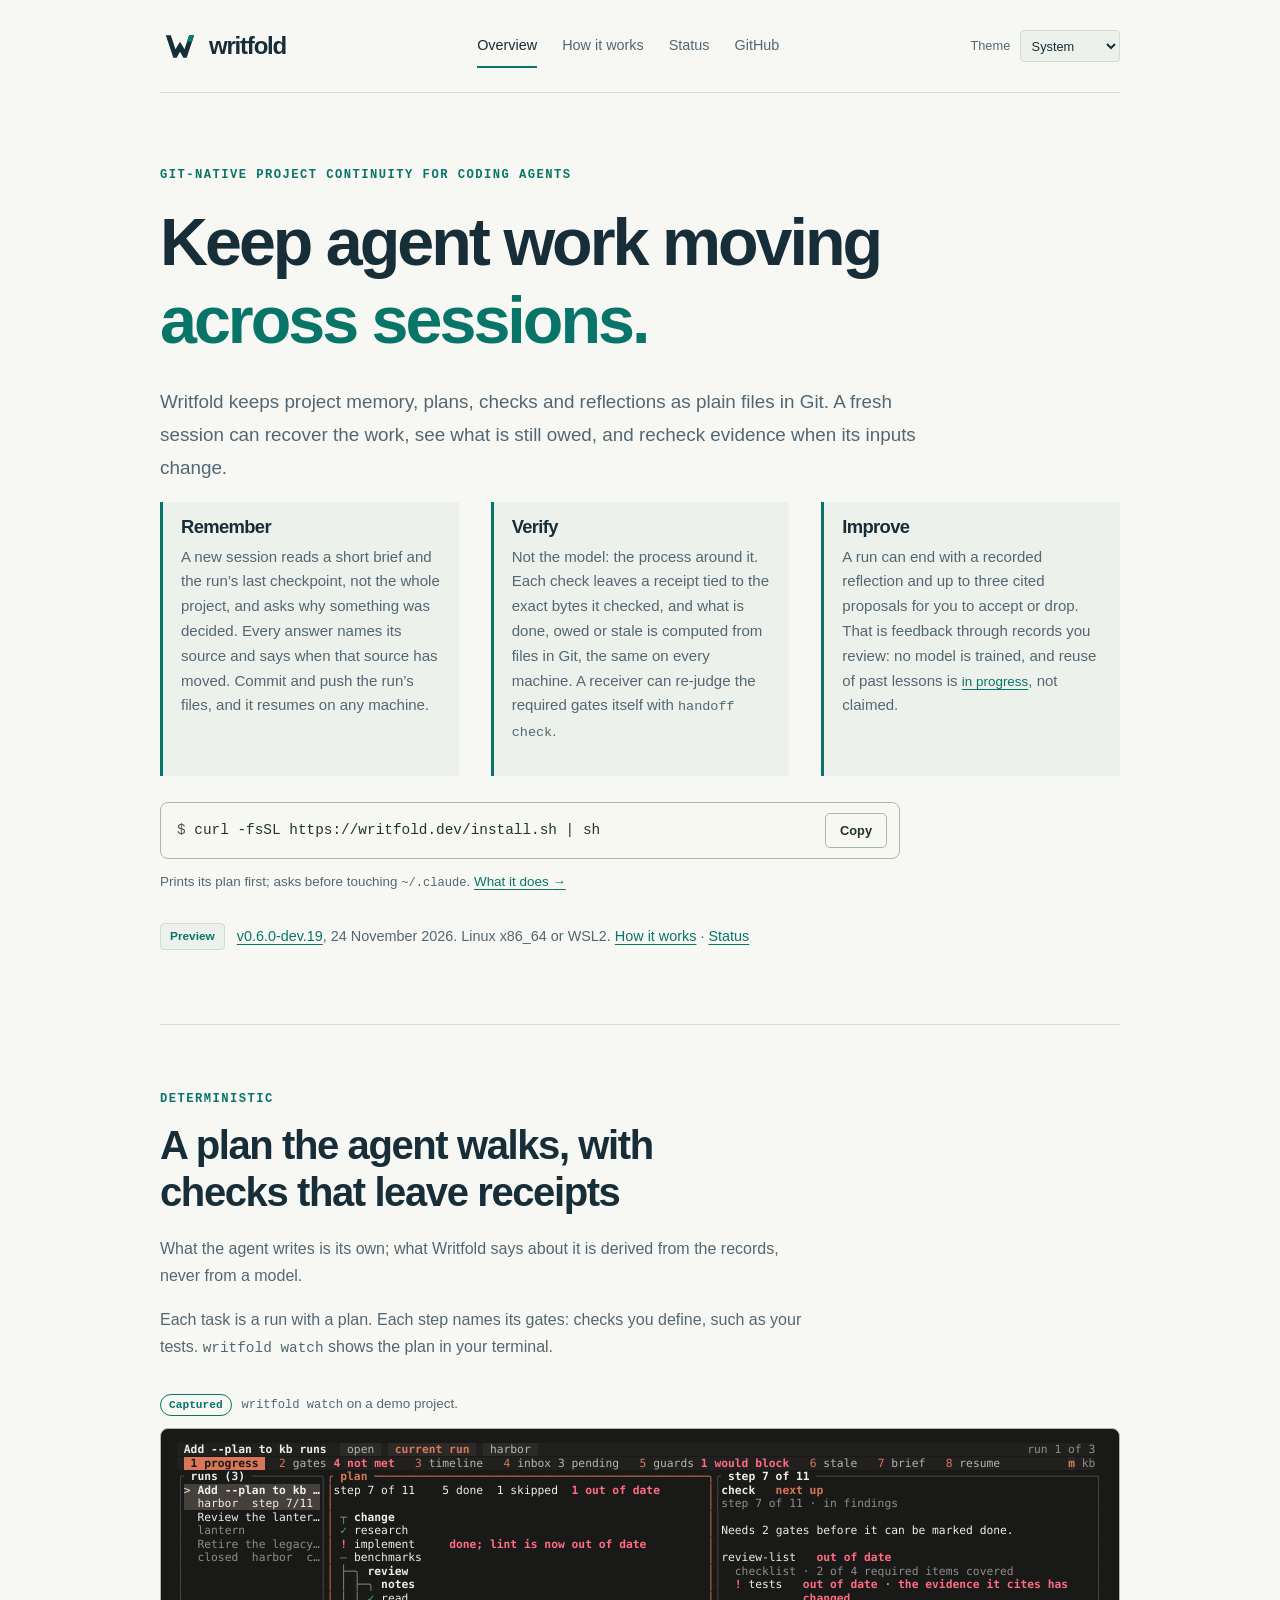
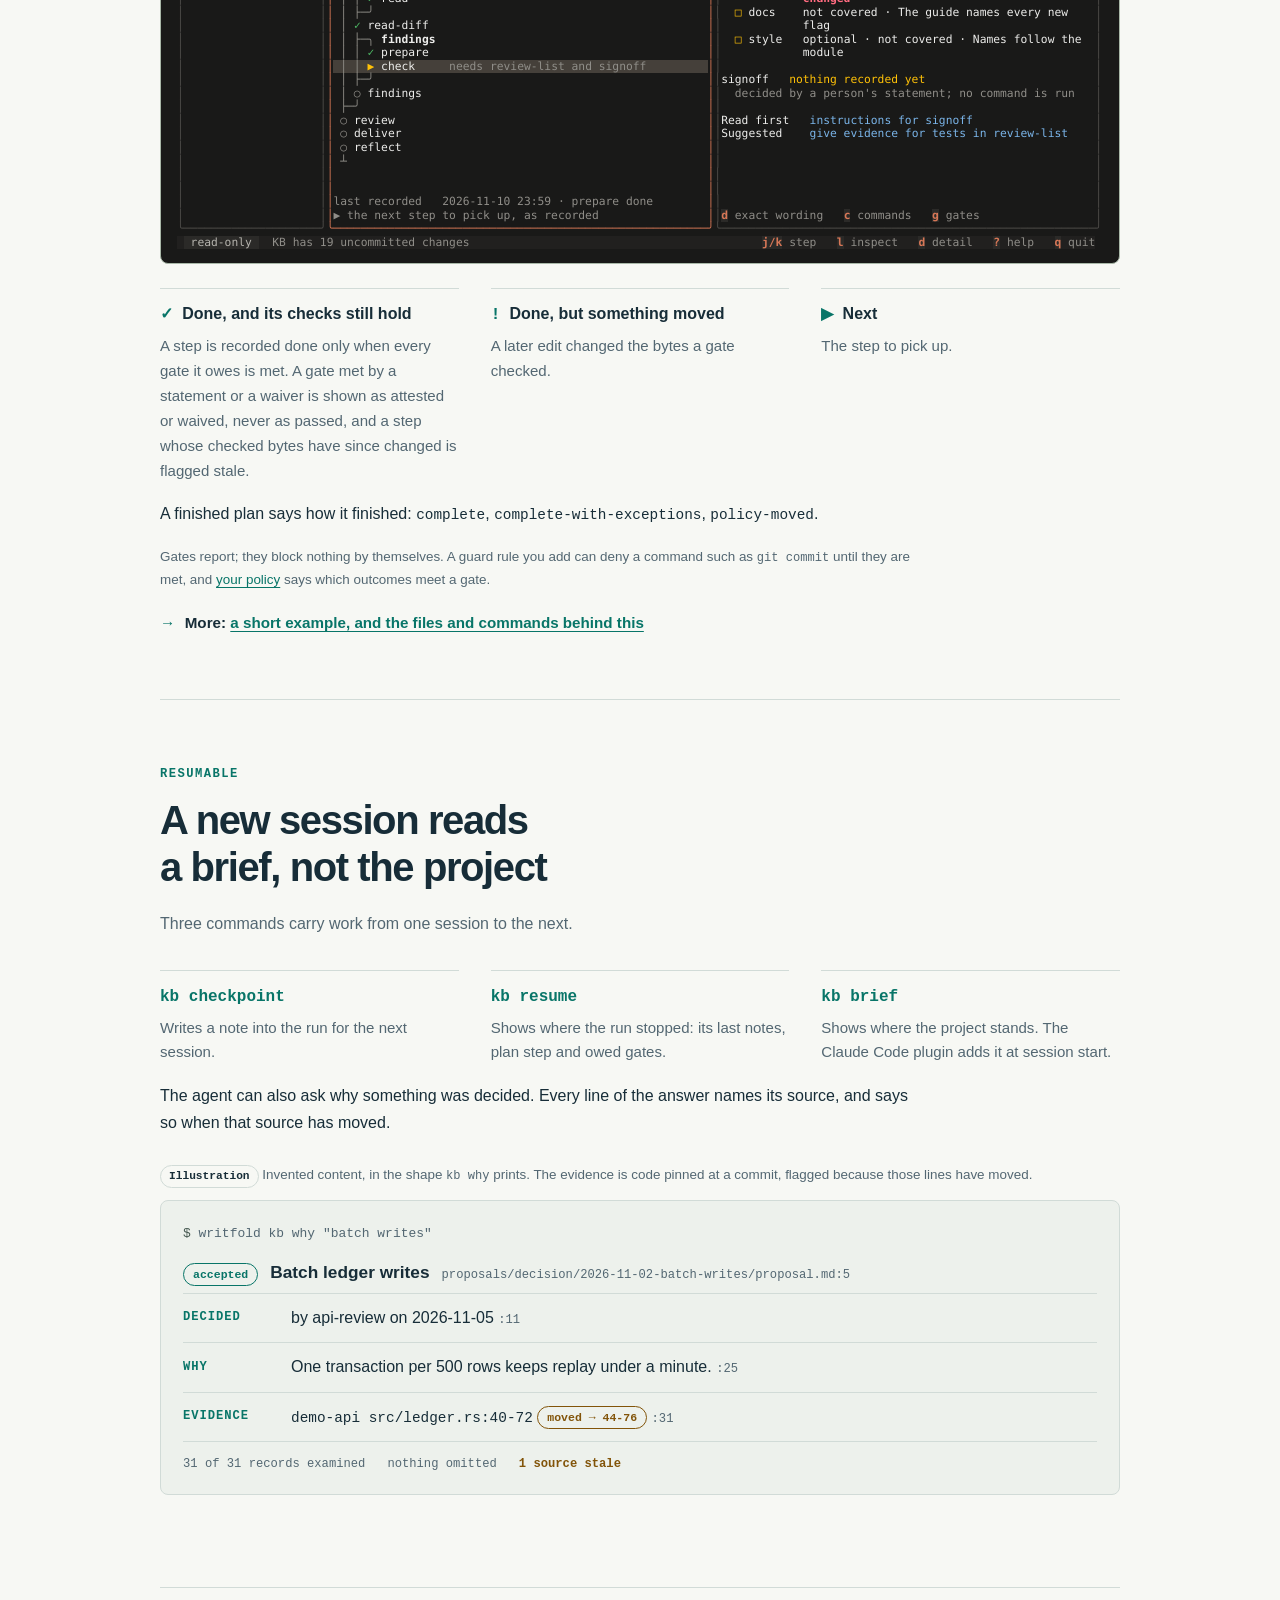
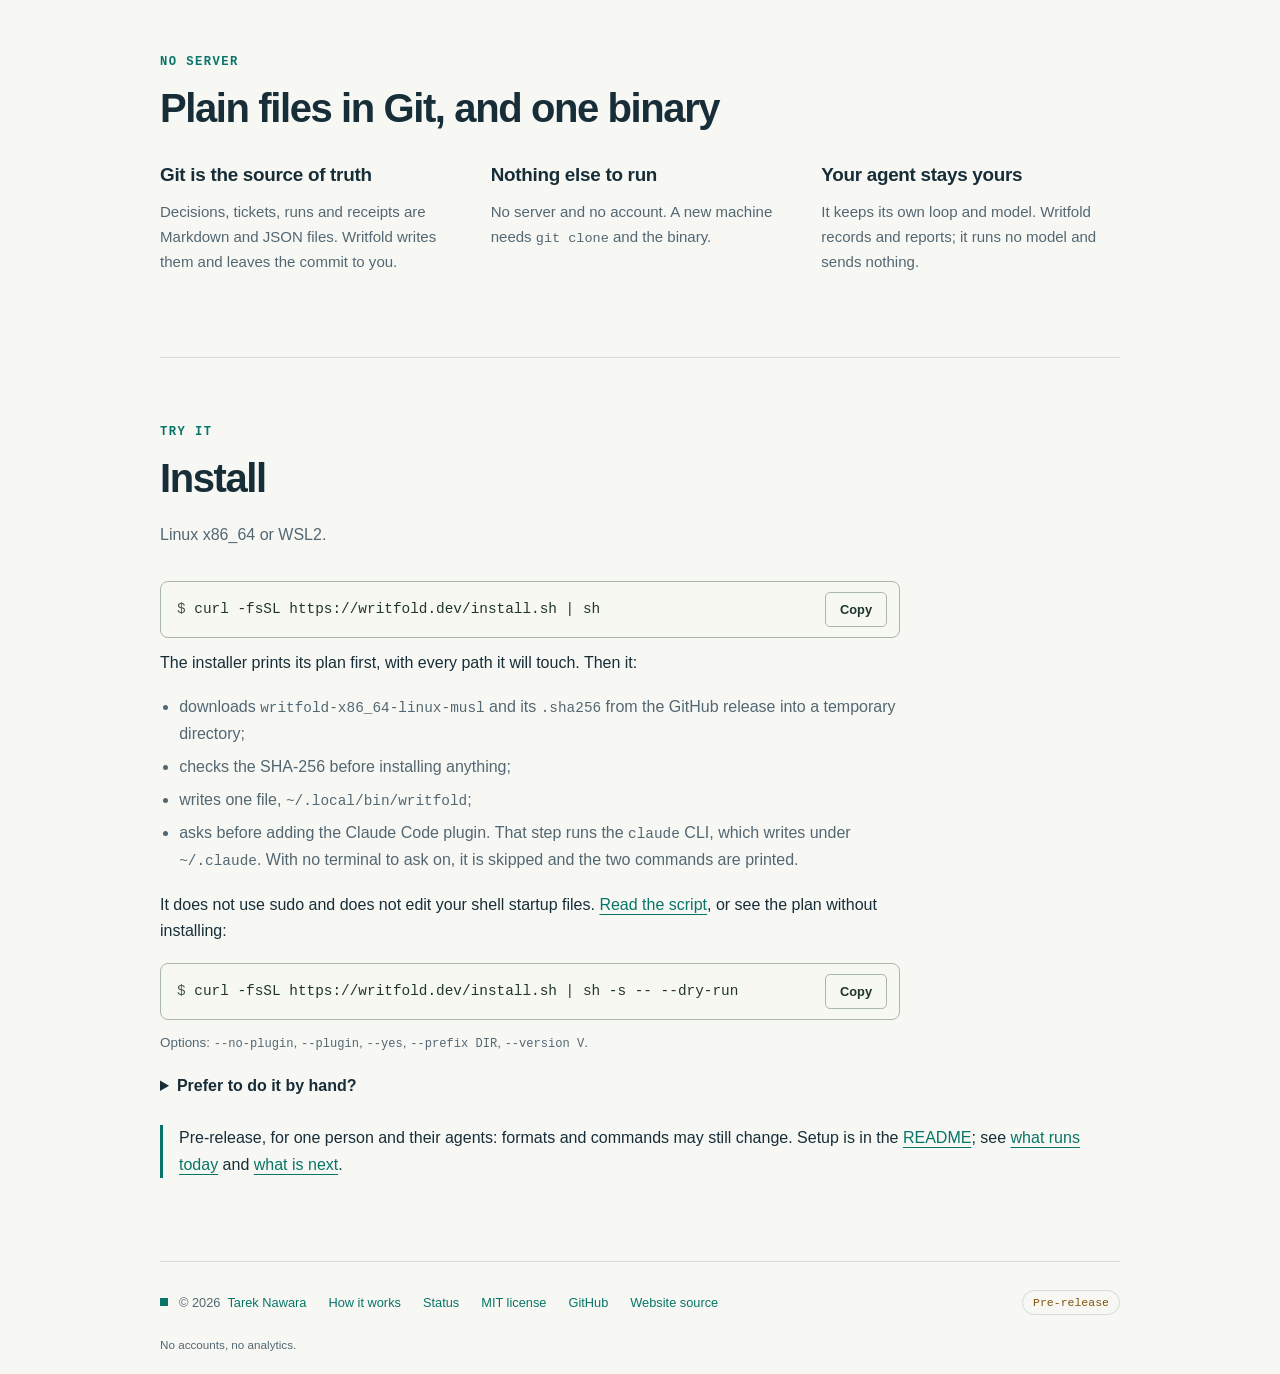
==== commit f6b8c94b: "Release v0.6.0-dev.19" ====
--- a/index.html
+++ b/index.html
@@ -5,17 +5,17 @@
   <meta name="viewport" content="width=device-width, initial-scale=1">
   <meta name="color-scheme" content="dark light">
   <title>Writfold — Git-native project continuity for coding agents</title>
-  <meta name="description" content="Writfold keeps a coding agent's memory, plans, checks and reflections as plain files in Git, so a fresh session can pick the work up, see what is owed and recheck it. Preview: v0.6.0-dev.18.">
+  <meta name="description" content="Writfold keeps a coding agent's memory, plans, checks and reflections as plain files in Git, so a fresh session can pick the work up, see what is owed and recheck it. Preview: v0.6.0-dev.19.">
   <link rel="canonical" href="https://writfold.dev/">
   <meta property="og:type" content="website">
   <meta property="og:site_name" content="Writfold">
   <meta property="og:title" content="Writfold — Git-native project continuity for coding agents">
-  <meta property="og:description" content="Writfold keeps a coding agent's memory, plans, checks and reflections as plain files in Git, so a fresh session can pick the work up, see what is owed and recheck it. Preview: v0.6.0-dev.18.">
+  <meta property="og:description" content="Writfold keeps a coding agent's memory, plans, checks and reflections as plain files in Git, so a fresh session can pick the work up, see what is owed and recheck it. Preview: v0.6.0-dev.19.">
   <meta property="og:url" content="https://writfold.dev/">
   <meta property="og:image" content="https://writfold.dev/assets/og-image.png">
   <meta property="og:image:width" content="1200">
   <meta property="og:image:height" content="630">
-  <meta property="og:image:alt" content="The folded-W Writfold mark on navy with the headline: Deterministic agent work that resumes where it stopped. Below it: Git-native project continuity for coding agents. Preview v0.6.0-dev.18.">
+  <meta property="og:image:alt" content="The folded-W Writfold mark on navy with the headline: Deterministic agent work that resumes where it stopped. Below it: Git-native project continuity for coding agents. Preview v0.6.0-dev.19.">
   <meta name="twitter:card" content="summary_large_image">
   <meta name="theme-color" content="#101922" media="(prefers-color-scheme: dark)">
   <meta name="theme-color" content="#F7F8F4" media="(prefers-color-scheme: light)">
@@ -46,7 +46,7 @@
         <div class="copy-line"><code aria-label="Install command"><span class="syntax-prompt">$ </span>curl -fsSL https://writfold.dev/install.sh | sh</code><button type="button" class="copy" data-copy="curl -fsSL https://writfold.dev/install.sh | sh" hidden>Copy</button></div>
         <p class="fine-print">Prints its plan first; asks before touching <code>~/.claude</code>. <a href="#try">What it does <span aria-hidden="true">→</span></a></p>
       </div>
-      <p class="maturity"><span class="badge badge-today">Preview</span> <span><a href="https://github.com/writfold-dev/writfold/releases/tag/v0.6.0-dev.18">v0.6.0-dev.18</a>, 22 November 2026. Linux x86_64 or WSL2. <a href="/how.html">How it works</a> · <a href="/status.html">Status</a></span></p>
+      <p class="maturity"><span class="badge badge-today">Preview</span> <span><a href="https://github.com/writfold-dev/writfold/releases/tag/v0.6.0-dev.19">v0.6.0-dev.19</a>, 24 November 2026. Linux x86_64 or WSL2. <a href="/how.html">How it works</a> · <a href="/status.html">Status</a></span></p>
     </section>
 
     <section id="deterministic" class="section" aria-labelledby="deterministic-title">
@@ -137,7 +137,7 @@
       <div class="copy-line"><code aria-label="Dry-run command"><span class="syntax-prompt">$ </span>curl -fsSL https://writfold.dev/install.sh | sh -s -- --dry-run</code><button type="button" class="copy" data-copy="curl -fsSL https://writfold.dev/install.sh | sh -s -- --dry-run" hidden>Copy</button></div>
       <p class="fine-print">Options: <code>--no-plugin</code>, <code>--plugin</code>, <code>--yes</code>, <code>--prefix DIR</code>, <code>--version V</code>.</p>
       <details class="manual"><summary>Prefer to do it by hand?</summary>
-        <pre class="code-panel lang-shell" tabindex="0" aria-label="Manual download and install commands"><code>base<span class="syntax-operator">=</span>https://github.com/writfold-dev/writfold/releases/download/v0.6.0-dev.18
+        <pre class="code-panel lang-shell" tabindex="0" aria-label="Manual download and install commands"><code>base<span class="syntax-operator">=</span>https://github.com/writfold-dev/writfold/releases/download/v0.6.0-dev.19
 <span class="syntax-function">curl</span> <span class="syntax-flag">-LO</span> <span class="syntax-string">"$base/writfold-x86_64-linux-musl"</span> <span class="syntax-flag">-LO</span> <span class="syntax-string">"$base/writfold-x86_64-linux-musl.sha256"</span>
 <span class="syntax-function">echo</span> <span class="syntax-string">"$(cut -d' ' -f1 writfold-x86_64-linux-musl.sha256)  writfold-x86_64-linux-musl"</span> <span class="syntax-operator">|</span> <span class="syntax-function">sha256sum</span> <span class="syntax-flag">-c</span>
 <span class="syntax-function">install</span> <span class="syntax-flag">-m</span> 755 writfold-x86_64-linux-musl ~/.local/bin/writfold
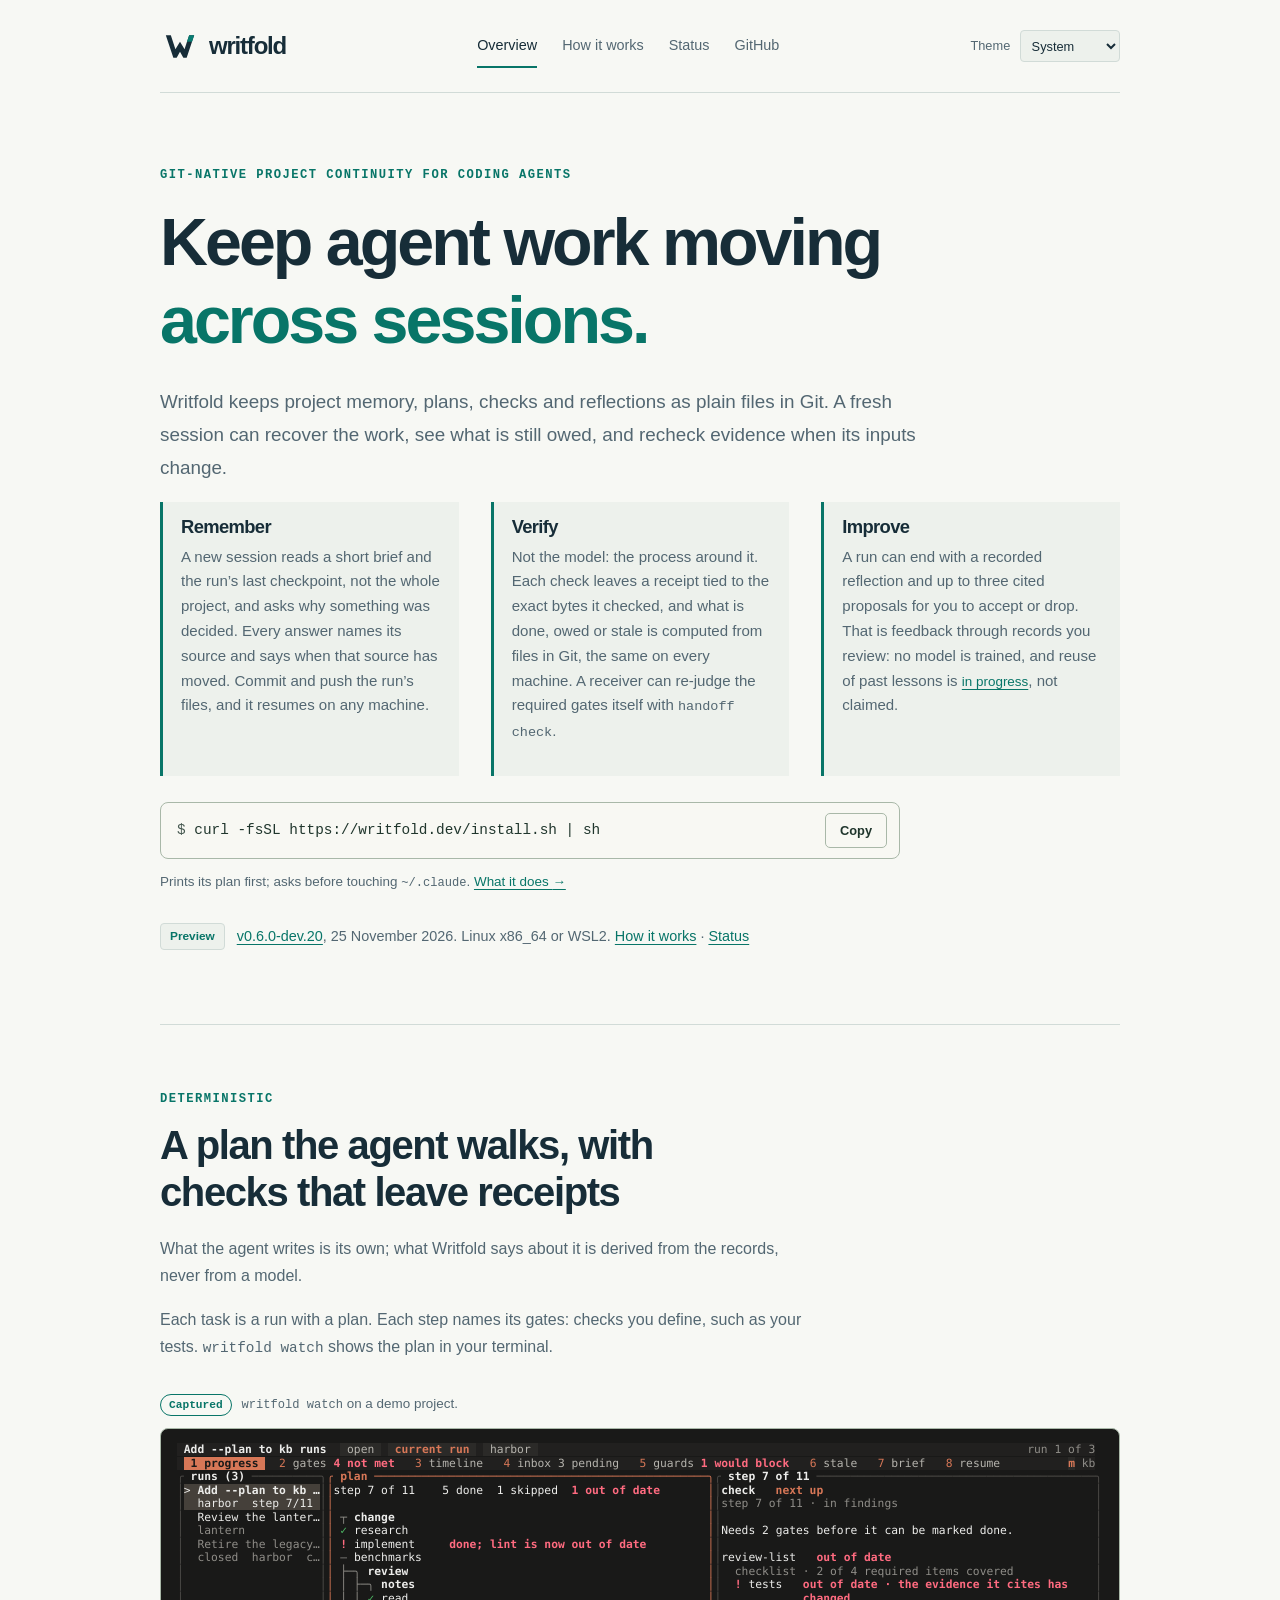
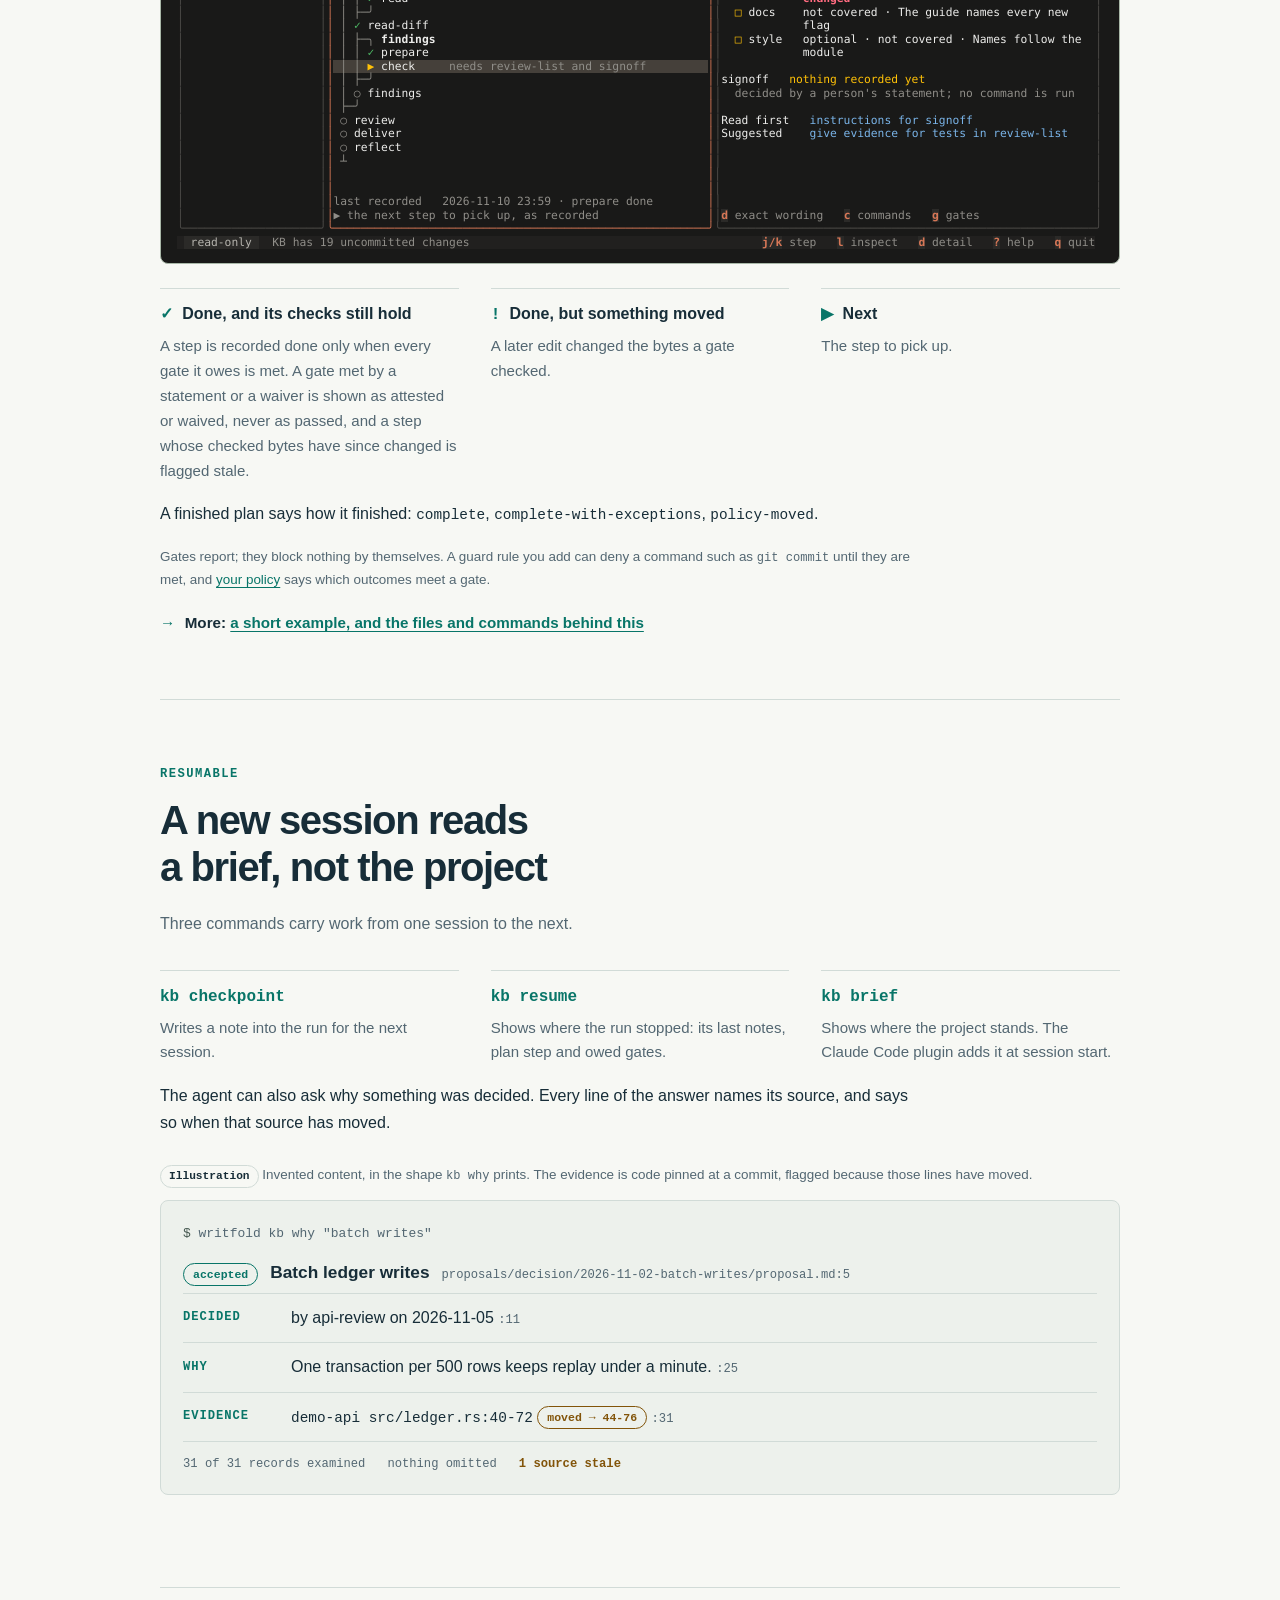
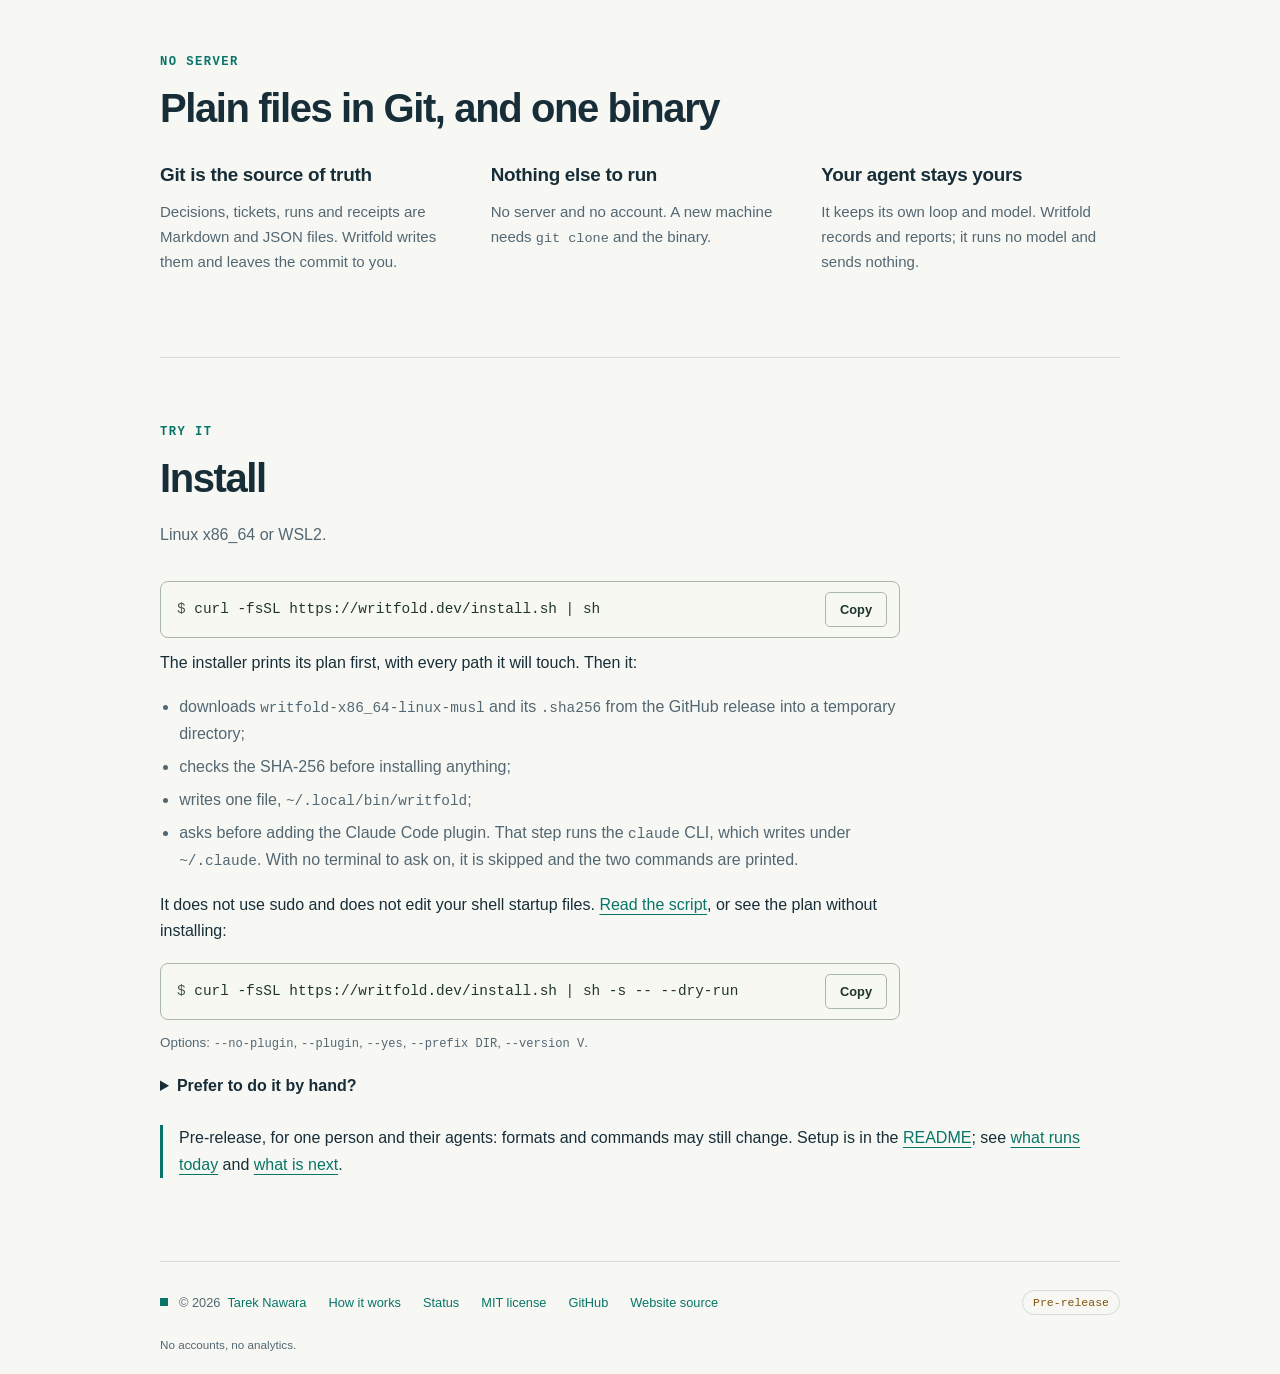
==== commit 4a7600f8: "Release v0.6.0-dev.20" ====
--- a/index.html
+++ b/index.html
@@ -5,17 +5,17 @@
   <meta name="viewport" content="width=device-width, initial-scale=1">
   <meta name="color-scheme" content="dark light">
   <title>Writfold — Git-native project continuity for coding agents</title>
-  <meta name="description" content="Writfold keeps a coding agent's memory, plans, checks and reflections as plain files in Git, so a fresh session can pick the work up, see what is owed and recheck it. Preview: v0.6.0-dev.19.">
+  <meta name="description" content="Writfold keeps a coding agent's memory, plans, checks and reflections as plain files in Git, so a fresh session can pick the work up, see what is owed and recheck it. Preview: v0.6.0-dev.20.">
   <link rel="canonical" href="https://writfold.dev/">
   <meta property="og:type" content="website">
   <meta property="og:site_name" content="Writfold">
   <meta property="og:title" content="Writfold — Git-native project continuity for coding agents">
-  <meta property="og:description" content="Writfold keeps a coding agent's memory, plans, checks and reflections as plain files in Git, so a fresh session can pick the work up, see what is owed and recheck it. Preview: v0.6.0-dev.19.">
+  <meta property="og:description" content="Writfold keeps a coding agent's memory, plans, checks and reflections as plain files in Git, so a fresh session can pick the work up, see what is owed and recheck it. Preview: v0.6.0-dev.20.">
   <meta property="og:url" content="https://writfold.dev/">
   <meta property="og:image" content="https://writfold.dev/assets/og-image.png">
   <meta property="og:image:width" content="1200">
   <meta property="og:image:height" content="630">
-  <meta property="og:image:alt" content="The folded-W Writfold mark on navy with the headline: Deterministic agent work that resumes where it stopped. Below it: Git-native project continuity for coding agents. Preview v0.6.0-dev.19.">
+  <meta property="og:image:alt" content="The folded-W Writfold mark on navy with the headline: Deterministic agent work that resumes where it stopped. Below it: Git-native project continuity for coding agents. Preview v0.6.0-dev.20.">
   <meta name="twitter:card" content="summary_large_image">
   <meta name="theme-color" content="#101922" media="(prefers-color-scheme: dark)">
   <meta name="theme-color" content="#F7F8F4" media="(prefers-color-scheme: light)">
@@ -46,7 +46,7 @@
         <div class="copy-line"><code aria-label="Install command"><span class="syntax-prompt">$ </span>curl -fsSL https://writfold.dev/install.sh | sh</code><button type="button" class="copy" data-copy="curl -fsSL https://writfold.dev/install.sh | sh" hidden>Copy</button></div>
         <p class="fine-print">Prints its plan first; asks before touching <code>~/.claude</code>. <a href="#try">What it does <span aria-hidden="true">→</span></a></p>
       </div>
-      <p class="maturity"><span class="badge badge-today">Preview</span> <span><a href="https://github.com/writfold-dev/writfold/releases/tag/v0.6.0-dev.19">v0.6.0-dev.19</a>, 24 November 2026. Linux x86_64 or WSL2. <a href="/how.html">How it works</a> · <a href="/status.html">Status</a></span></p>
+      <p class="maturity"><span class="badge badge-today">Preview</span> <span><a href="https://github.com/writfold-dev/writfold/releases/tag/v0.6.0-dev.20">v0.6.0-dev.20</a>, 25 November 2026. Linux x86_64 or WSL2. <a href="/how.html">How it works</a> · <a href="/status.html">Status</a></span></p>
     </section>
 
     <section id="deterministic" class="section" aria-labelledby="deterministic-title">
@@ -137,7 +137,7 @@
       <div class="copy-line"><code aria-label="Dry-run command"><span class="syntax-prompt">$ </span>curl -fsSL https://writfold.dev/install.sh | sh -s -- --dry-run</code><button type="button" class="copy" data-copy="curl -fsSL https://writfold.dev/install.sh | sh -s -- --dry-run" hidden>Copy</button></div>
       <p class="fine-print">Options: <code>--no-plugin</code>, <code>--plugin</code>, <code>--yes</code>, <code>--prefix DIR</code>, <code>--version V</code>.</p>
       <details class="manual"><summary>Prefer to do it by hand?</summary>
-        <pre class="code-panel lang-shell" tabindex="0" aria-label="Manual download and install commands"><code>base<span class="syntax-operator">=</span>https://github.com/writfold-dev/writfold/releases/download/v0.6.0-dev.19
+        <pre class="code-panel lang-shell" tabindex="0" aria-label="Manual download and install commands"><code>base<span class="syntax-operator">=</span>https://github.com/writfold-dev/writfold/releases/download/v0.6.0-dev.20
 <span class="syntax-function">curl</span> <span class="syntax-flag">-LO</span> <span class="syntax-string">"$base/writfold-x86_64-linux-musl"</span> <span class="syntax-flag">-LO</span> <span class="syntax-string">"$base/writfold-x86_64-linux-musl.sha256"</span>
 <span class="syntax-function">echo</span> <span class="syntax-string">"$(cut -d' ' -f1 writfold-x86_64-linux-musl.sha256)  writfold-x86_64-linux-musl"</span> <span class="syntax-operator">|</span> <span class="syntax-function">sha256sum</span> <span class="syntax-flag">-c</span>
 <span class="syntax-function">install</span> <span class="syntax-flag">-m</span> 755 writfold-x86_64-linux-musl ~/.local/bin/writfold
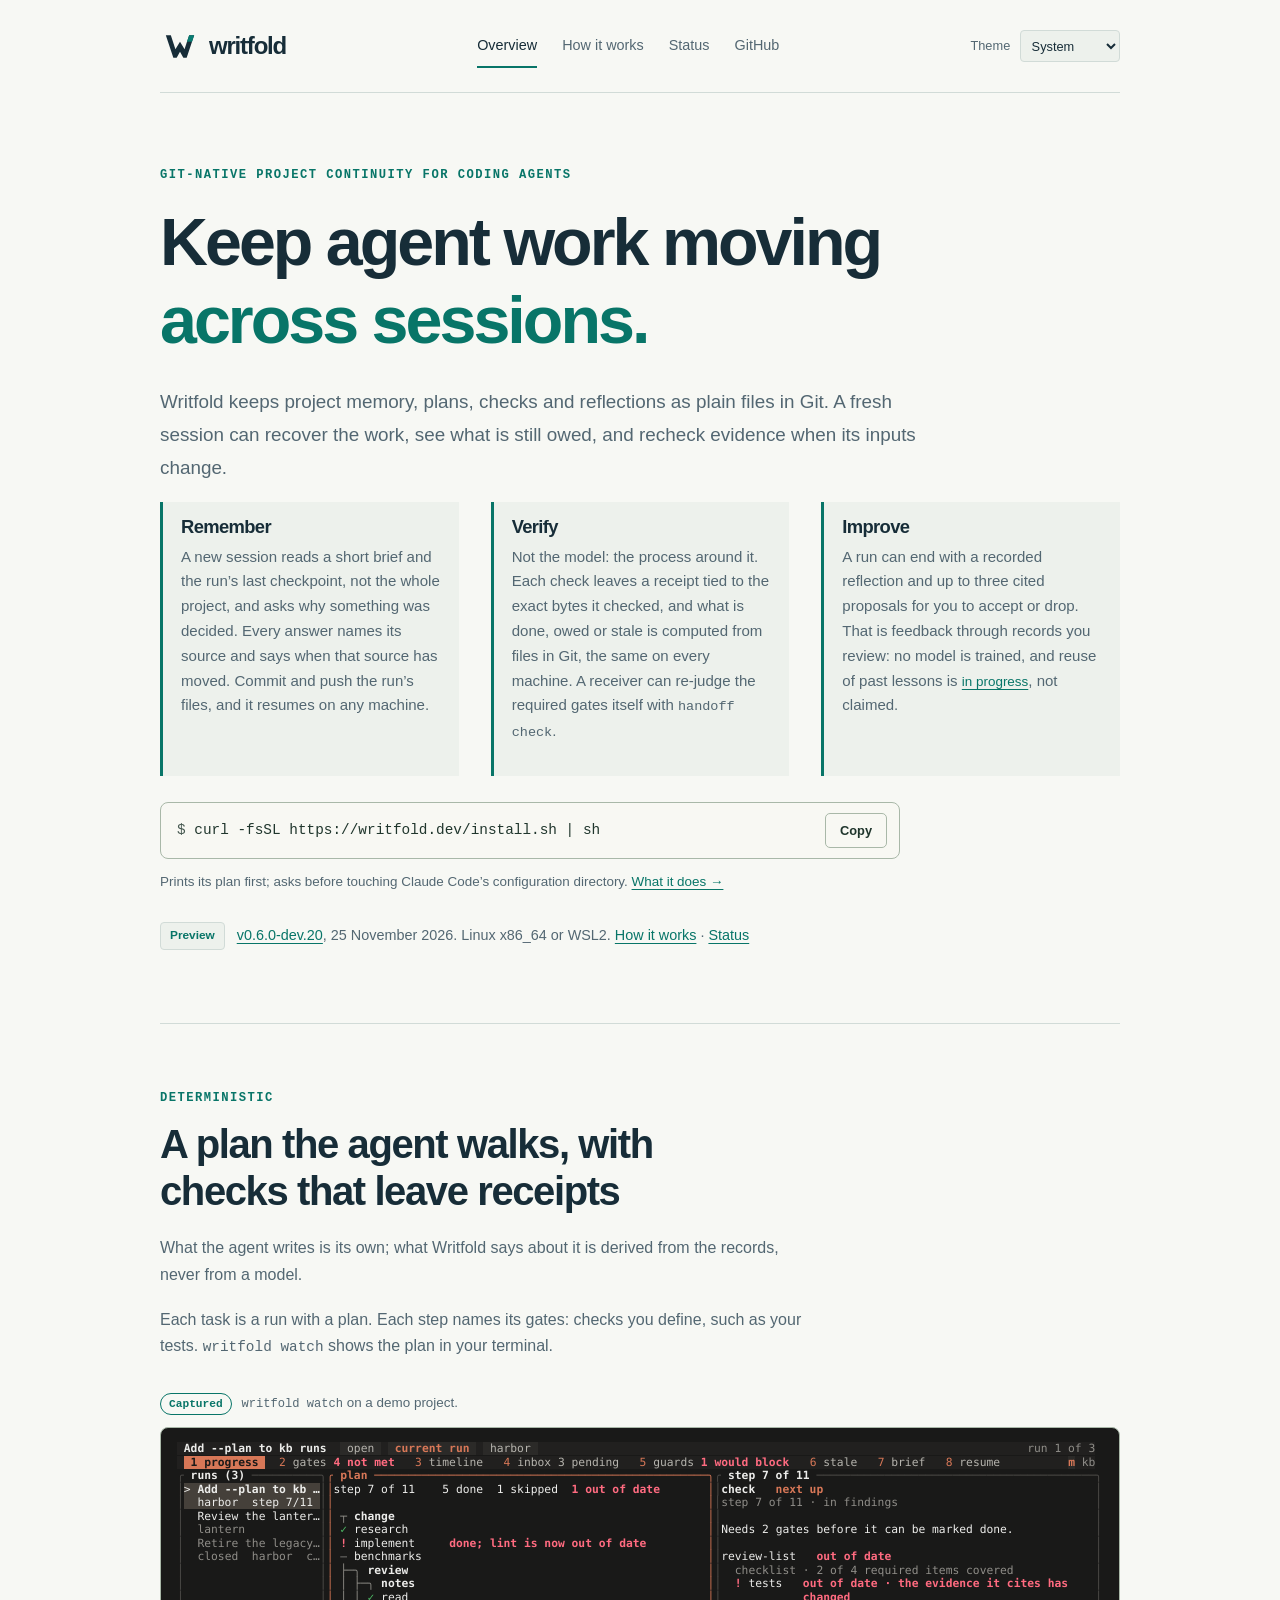
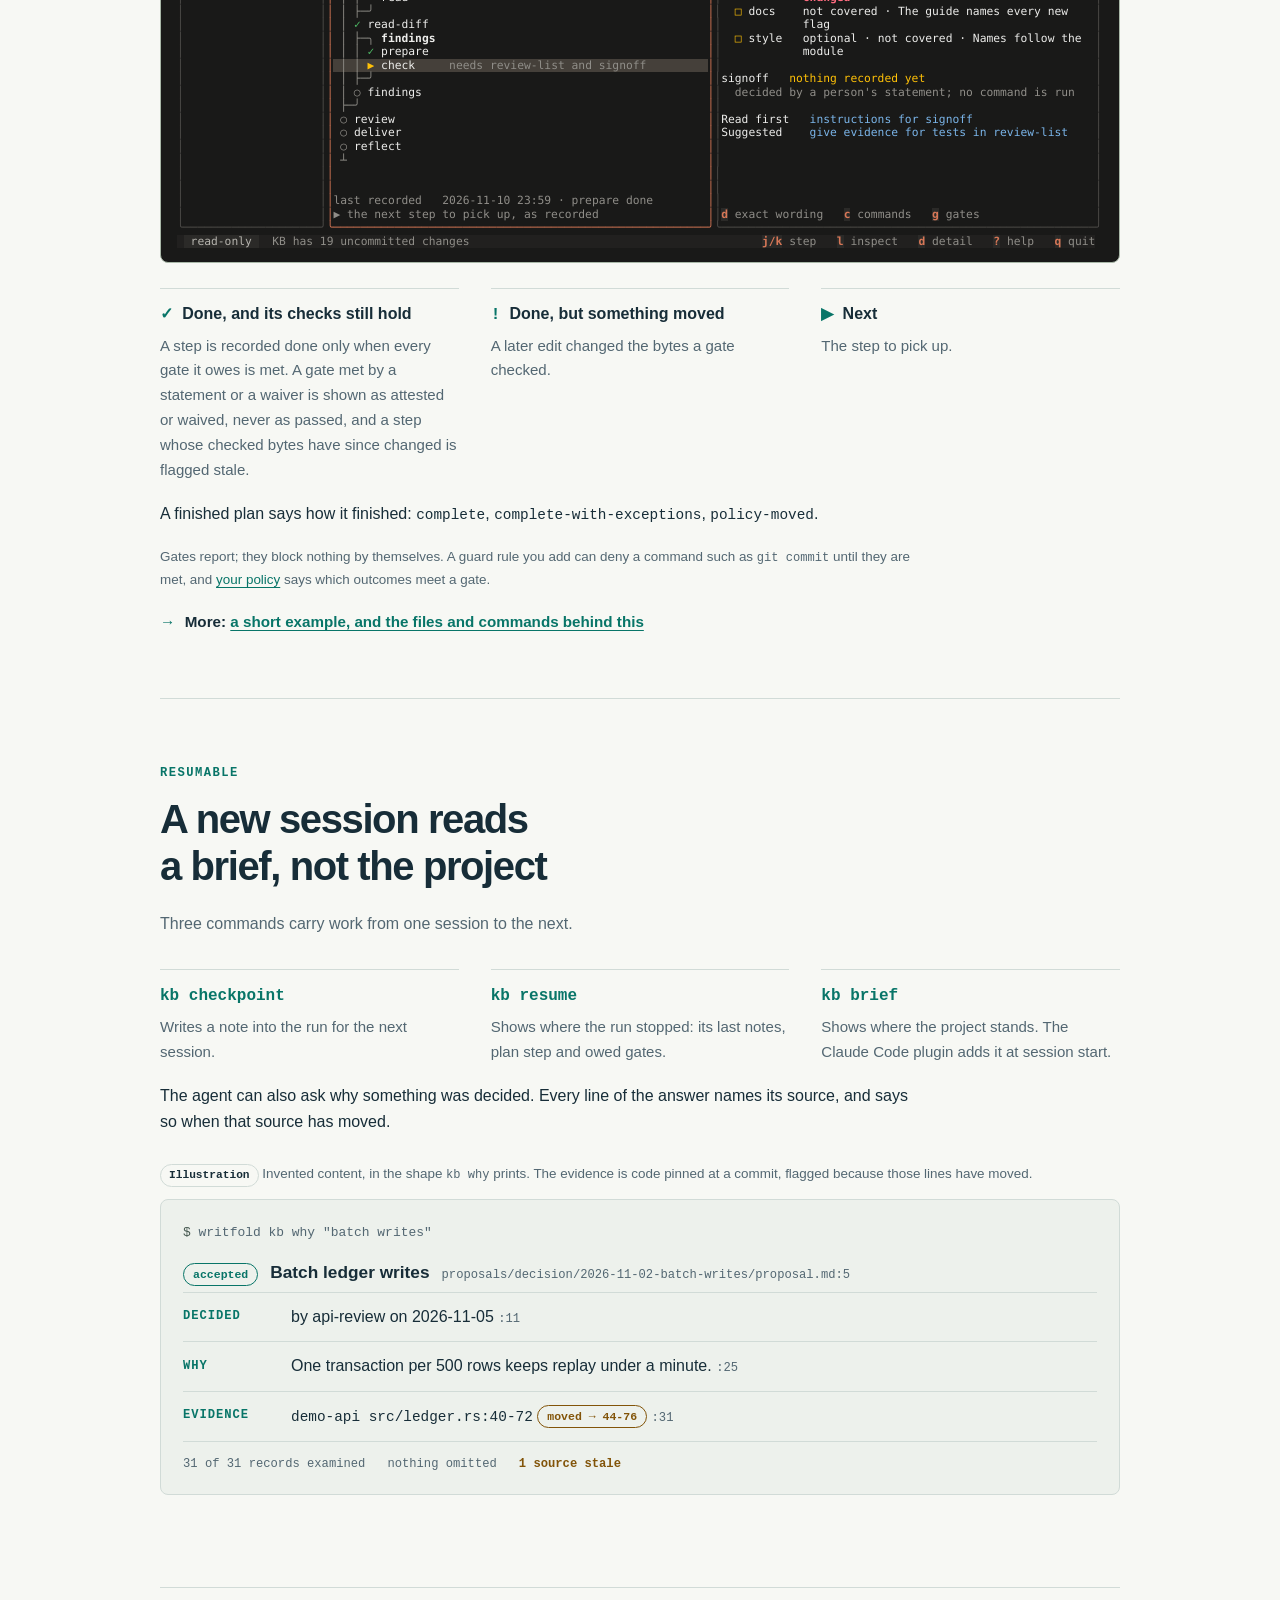
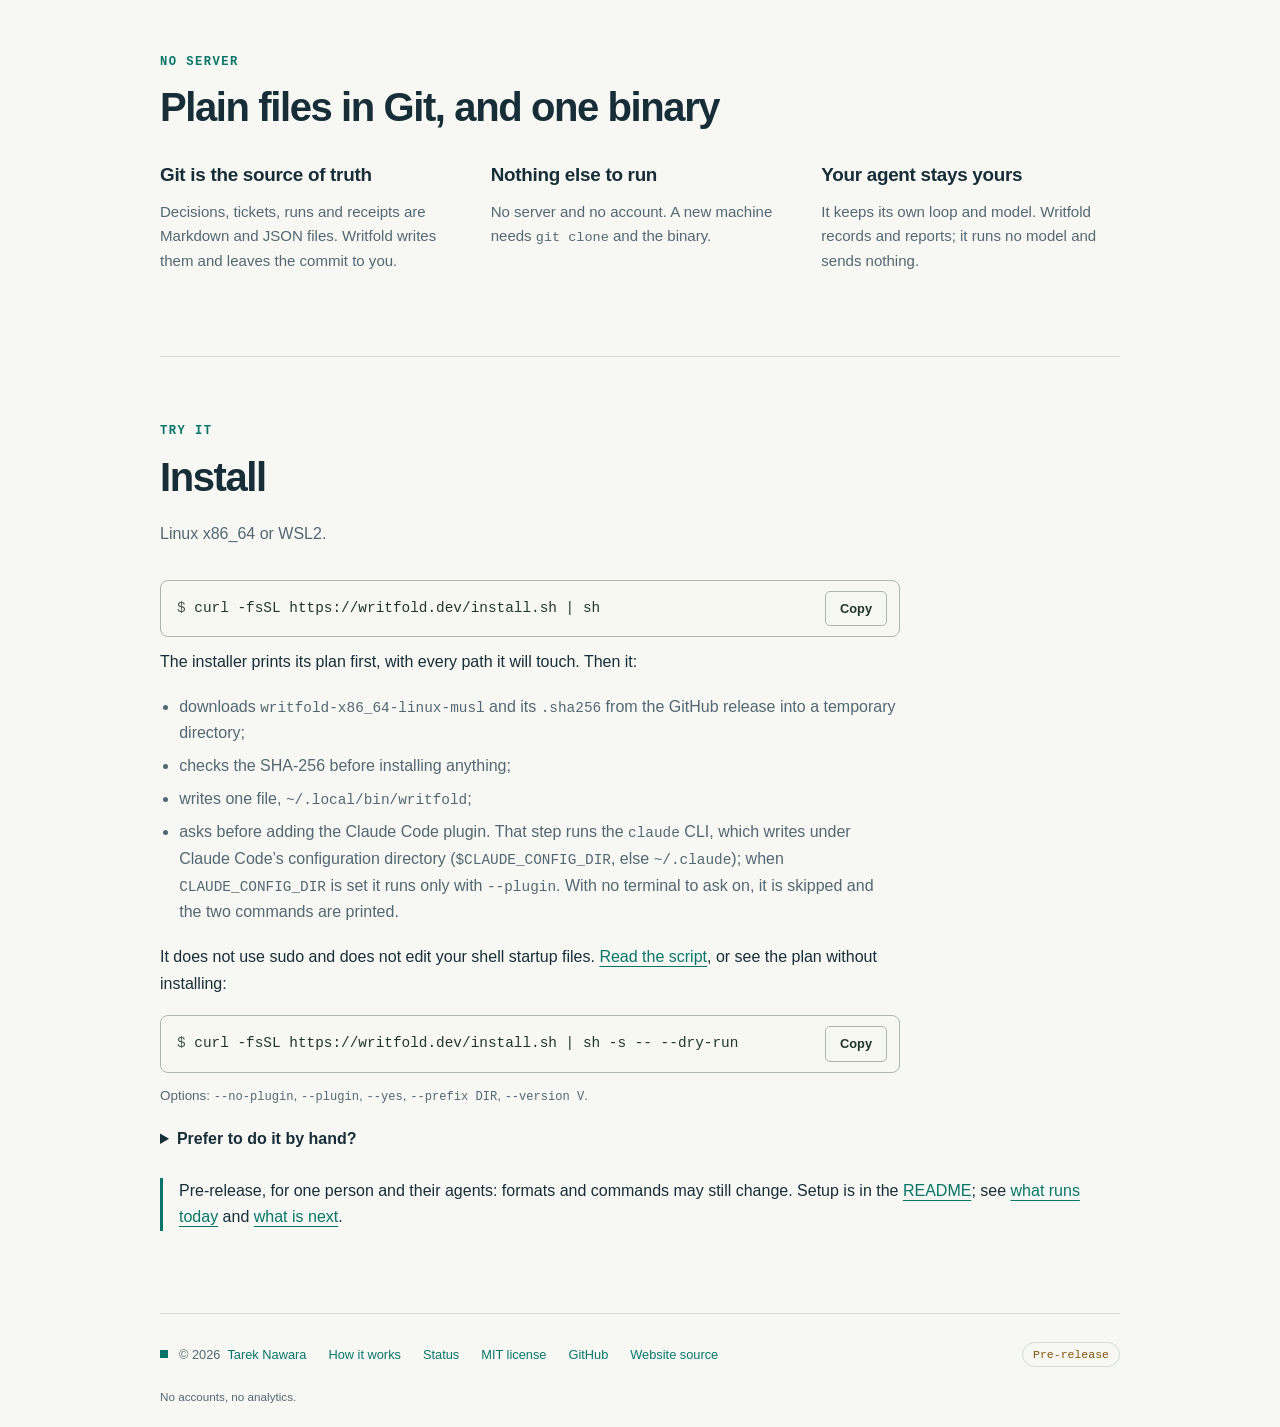
==== commit bc41ed15: "install: name Claude Code's configuration directory and where it came from The plan says $CLAUDE_CON" ====
--- a/index.html
+++ b/index.html
@@ -44,7 +44,7 @@
       </div>
       <div class="hero-install">
         <div class="copy-line"><code aria-label="Install command"><span class="syntax-prompt">$ </span>curl -fsSL https://writfold.dev/install.sh | sh</code><button type="button" class="copy" data-copy="curl -fsSL https://writfold.dev/install.sh | sh" hidden>Copy</button></div>
-        <p class="fine-print">Prints its plan first; asks before touching <code>~/.claude</code>. <a href="#try">What it does <span aria-hidden="true">→</span></a></p>
+        <p class="fine-print">Prints its plan first; asks before touching Claude Code&rsquo;s configuration directory. <a href="#try">What it does <span aria-hidden="true">→</span></a></p>
       </div>
       <p class="maturity"><span class="badge badge-today">Preview</span> <span><a href="https://github.com/writfold-dev/writfold/releases/tag/v0.6.0-dev.20">v0.6.0-dev.20</a>, 25 November 2026. Linux x86_64 or WSL2. <a href="/how.html">How it works</a> · <a href="/status.html">Status</a></span></p>
     </section>
@@ -131,7 +131,7 @@
         <li>downloads <code>writfold-x86_64-linux-musl</code> and its <code>.sha256</code> from the GitHub release into a temporary directory;</li>
         <li>checks the SHA-256 before installing anything;</li>
         <li>writes one file, <code>~/.local/bin/writfold</code>;</li>
-        <li>asks before adding the Claude Code plugin. That step runs the <code>claude</code> CLI, which writes under <code>~/.claude</code>. With no terminal to ask on, it is skipped and the two commands are printed.</li>
+        <li>asks before adding the Claude Code plugin. That step runs the <code>claude</code> CLI, which writes under Claude Code&rsquo;s configuration directory (<code>$CLAUDE_CONFIG_DIR</code>, else <code>~/.claude</code>); when <code>CLAUDE_CONFIG_DIR</code> is set it runs only with <code>--plugin</code>. With no terminal to ask on, it is skipped and the two commands are printed.</li>
       </ul>
       <p>It does not use sudo and does not edit your shell startup files. <a href="/install.sh">Read the script</a>, or see the plan without installing:</p>
       <div class="copy-line"><code aria-label="Dry-run command"><span class="syntax-prompt">$ </span>curl -fsSL https://writfold.dev/install.sh | sh -s -- --dry-run</code><button type="button" class="copy" data-copy="curl -fsSL https://writfold.dev/install.sh | sh -s -- --dry-run" hidden>Copy</button></div>
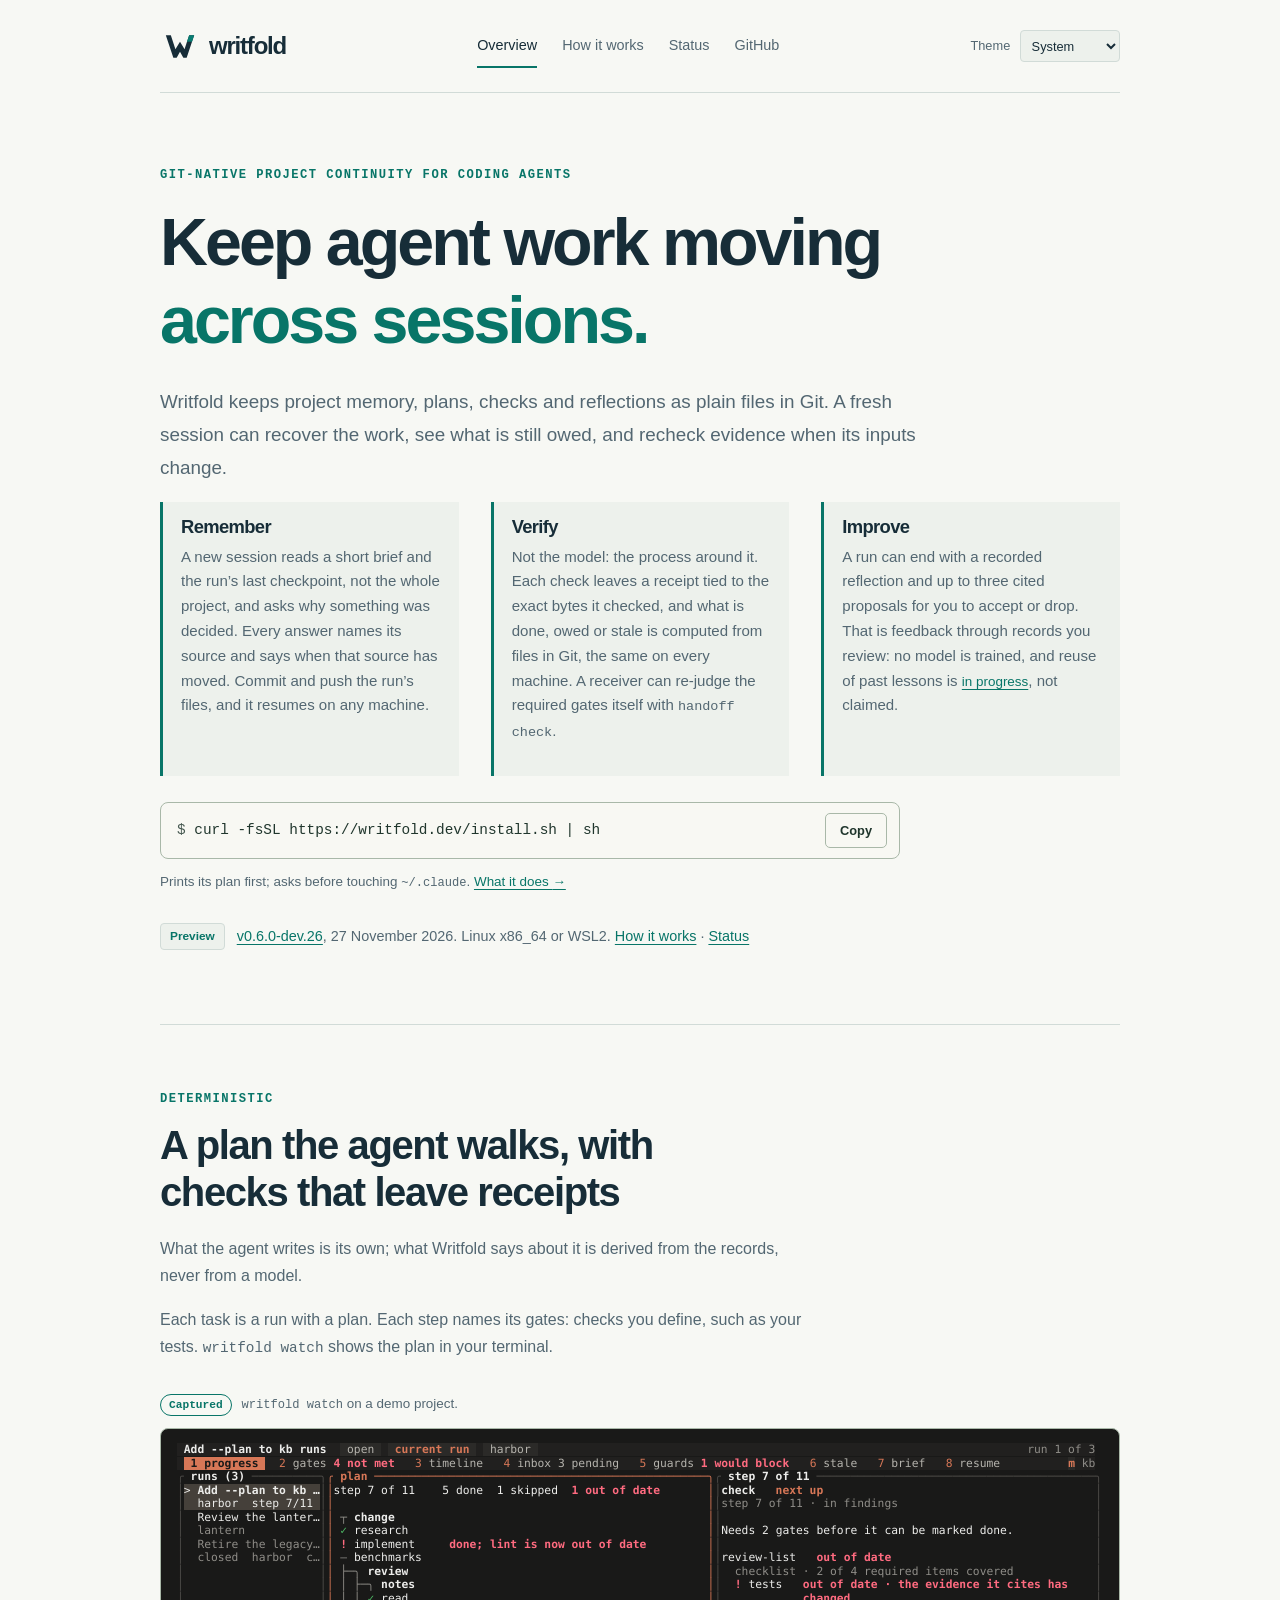
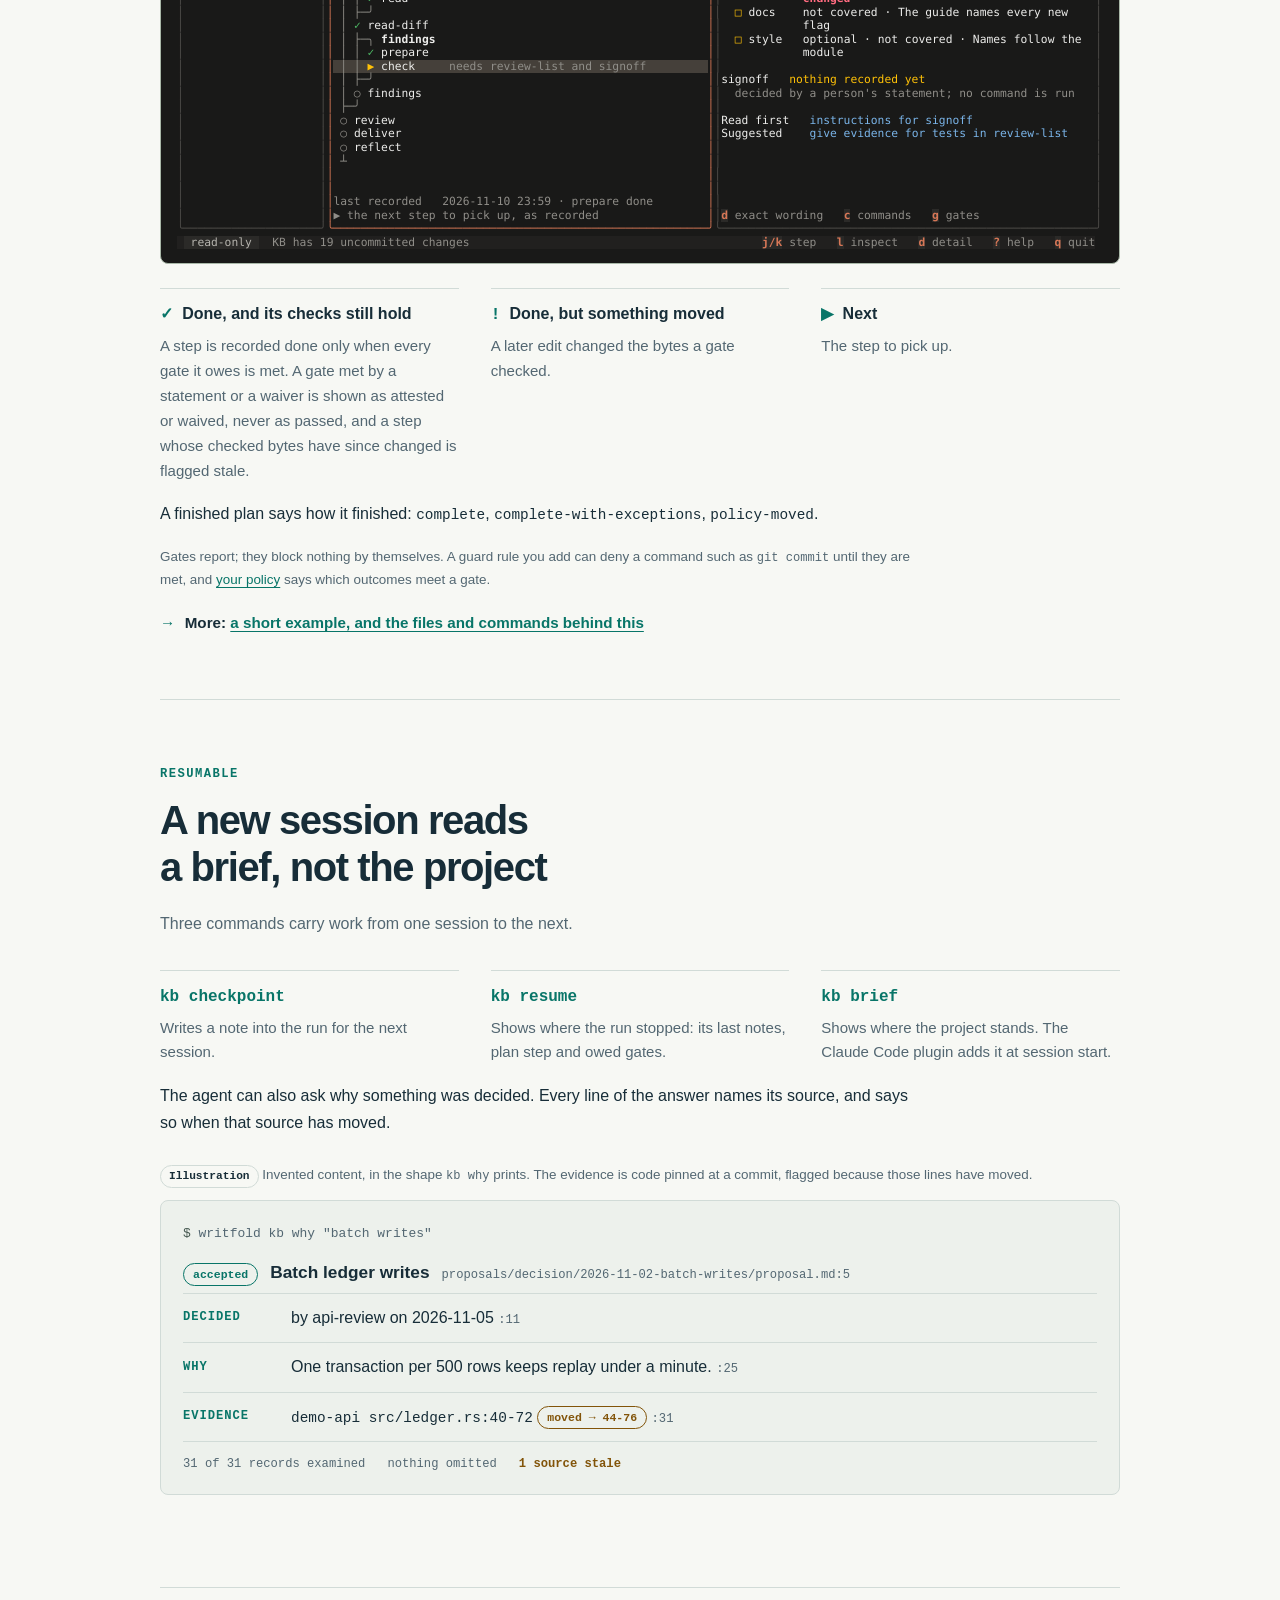
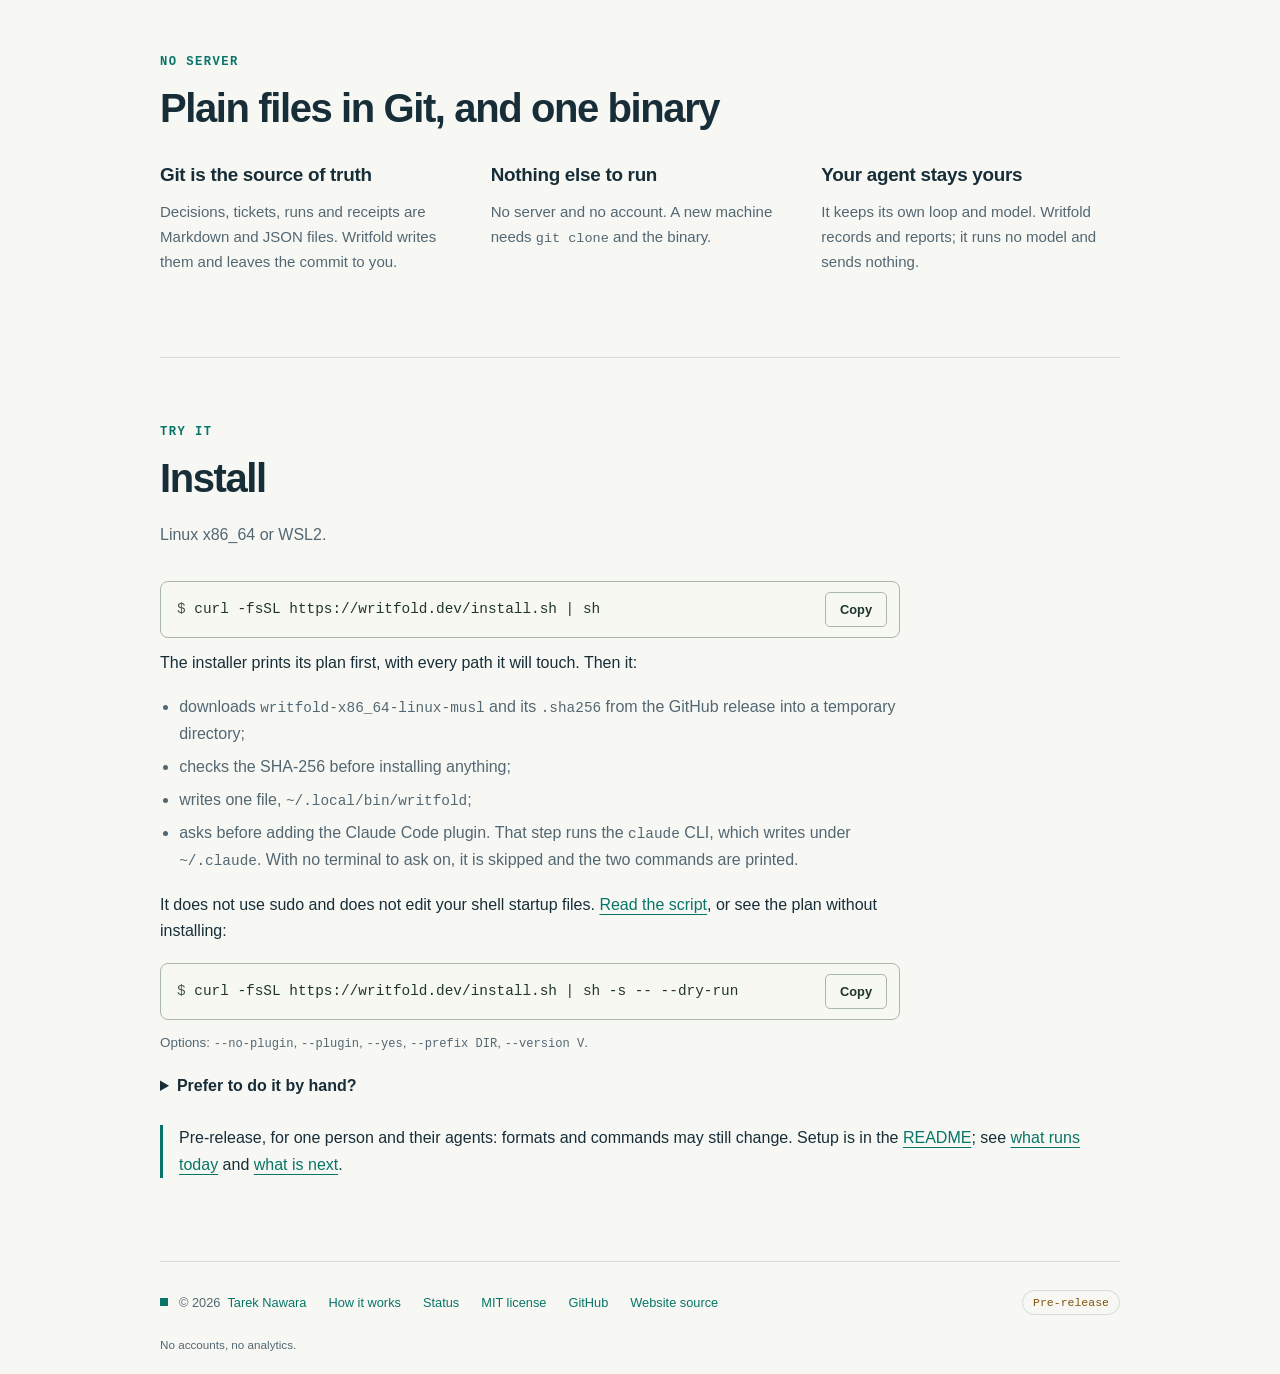
==== commit 688877a7: "Release v0.6.0-dev.26" ====
--- a/index.html
+++ b/index.html
@@ -5,17 +5,17 @@
   <meta name="viewport" content="width=device-width, initial-scale=1">
   <meta name="color-scheme" content="dark light">
   <title>Writfold — Git-native project continuity for coding agents</title>
-  <meta name="description" content="Writfold keeps a coding agent's memory, plans, checks and reflections as plain files in Git, so a fresh session can pick the work up, see what is owed and recheck it. Preview: v0.6.0-dev.20.">
+  <meta name="description" content="Writfold keeps a coding agent's memory, plans, checks and reflections as plain files in Git, so a fresh session can pick the work up, see what is owed and recheck it. Preview: v0.6.0-dev.26.">
   <link rel="canonical" href="https://writfold.dev/">
   <meta property="og:type" content="website">
   <meta property="og:site_name" content="Writfold">
   <meta property="og:title" content="Writfold — Git-native project continuity for coding agents">
-  <meta property="og:description" content="Writfold keeps a coding agent's memory, plans, checks and reflections as plain files in Git, so a fresh session can pick the work up, see what is owed and recheck it. Preview: v0.6.0-dev.20.">
+  <meta property="og:description" content="Writfold keeps a coding agent's memory, plans, checks and reflections as plain files in Git, so a fresh session can pick the work up, see what is owed and recheck it. Preview: v0.6.0-dev.26.">
   <meta property="og:url" content="https://writfold.dev/">
   <meta property="og:image" content="https://writfold.dev/assets/og-image.png">
   <meta property="og:image:width" content="1200">
   <meta property="og:image:height" content="630">
-  <meta property="og:image:alt" content="The folded-W Writfold mark on navy with the headline: Deterministic agent work that resumes where it stopped. Below it: Git-native project continuity for coding agents. Preview v0.6.0-dev.20.">
+  <meta property="og:image:alt" content="The folded-W Writfold mark on navy with the headline: Deterministic agent work that resumes where it stopped. Below it: Git-native project continuity for coding agents. Preview v0.6.0-dev.26.">
   <meta name="twitter:card" content="summary_large_image">
   <meta name="theme-color" content="#101922" media="(prefers-color-scheme: dark)">
   <meta name="theme-color" content="#F7F8F4" media="(prefers-color-scheme: light)">
@@ -44,9 +44,9 @@
       </div>
       <div class="hero-install">
         <div class="copy-line"><code aria-label="Install command"><span class="syntax-prompt">$ </span>curl -fsSL https://writfold.dev/install.sh | sh</code><button type="button" class="copy" data-copy="curl -fsSL https://writfold.dev/install.sh | sh" hidden>Copy</button></div>
-        <p class="fine-print">Prints its plan first; asks before touching Claude Code&rsquo;s configuration directory. <a href="#try">What it does <span aria-hidden="true">→</span></a></p>
+        <p class="fine-print">Prints its plan first; asks before touching <code>~/.claude</code>. <a href="#try">What it does <span aria-hidden="true">→</span></a></p>
       </div>
-      <p class="maturity"><span class="badge badge-today">Preview</span> <span><a href="https://github.com/writfold-dev/writfold/releases/tag/v0.6.0-dev.20">v0.6.0-dev.20</a>, 25 November 2026. Linux x86_64 or WSL2. <a href="/how.html">How it works</a> · <a href="/status.html">Status</a></span></p>
+      <p class="maturity"><span class="badge badge-today">Preview</span> <span><a href="https://github.com/writfold-dev/writfold/releases/tag/v0.6.0-dev.26">v0.6.0-dev.26</a>, 27 November 2026. Linux x86_64 or WSL2. <a href="/how.html">How it works</a> · <a href="/status.html">Status</a></span></p>
     </section>
 
     <section id="deterministic" class="section" aria-labelledby="deterministic-title">
@@ -131,13 +131,13 @@
         <li>downloads <code>writfold-x86_64-linux-musl</code> and its <code>.sha256</code> from the GitHub release into a temporary directory;</li>
         <li>checks the SHA-256 before installing anything;</li>
         <li>writes one file, <code>~/.local/bin/writfold</code>;</li>
-        <li>asks before adding the Claude Code plugin. That step runs the <code>claude</code> CLI, which writes under Claude Code&rsquo;s configuration directory (<code>$CLAUDE_CONFIG_DIR</code>, else <code>~/.claude</code>); when <code>CLAUDE_CONFIG_DIR</code> is set it runs only with <code>--plugin</code>. With no terminal to ask on, it is skipped and the two commands are printed.</li>
+        <li>asks before adding the Claude Code plugin. That step runs the <code>claude</code> CLI, which writes under <code>~/.claude</code>. With no terminal to ask on, it is skipped and the two commands are printed.</li>
       </ul>
       <p>It does not use sudo and does not edit your shell startup files. <a href="/install.sh">Read the script</a>, or see the plan without installing:</p>
       <div class="copy-line"><code aria-label="Dry-run command"><span class="syntax-prompt">$ </span>curl -fsSL https://writfold.dev/install.sh | sh -s -- --dry-run</code><button type="button" class="copy" data-copy="curl -fsSL https://writfold.dev/install.sh | sh -s -- --dry-run" hidden>Copy</button></div>
       <p class="fine-print">Options: <code>--no-plugin</code>, <code>--plugin</code>, <code>--yes</code>, <code>--prefix DIR</code>, <code>--version V</code>.</p>
       <details class="manual"><summary>Prefer to do it by hand?</summary>
-        <pre class="code-panel lang-shell" tabindex="0" aria-label="Manual download and install commands"><code>base<span class="syntax-operator">=</span>https://github.com/writfold-dev/writfold/releases/download/v0.6.0-dev.20
+        <pre class="code-panel lang-shell" tabindex="0" aria-label="Manual download and install commands"><code>base<span class="syntax-operator">=</span>https://github.com/writfold-dev/writfold/releases/download/v0.6.0-dev.26
 <span class="syntax-function">curl</span> <span class="syntax-flag">-LO</span> <span class="syntax-string">"$base/writfold-x86_64-linux-musl"</span> <span class="syntax-flag">-LO</span> <span class="syntax-string">"$base/writfold-x86_64-linux-musl.sha256"</span>
 <span class="syntax-function">echo</span> <span class="syntax-string">"$(cut -d' ' -f1 writfold-x86_64-linux-musl.sha256)  writfold-x86_64-linux-musl"</span> <span class="syntax-operator">|</span> <span class="syntax-function">sha256sum</span> <span class="syntax-flag">-c</span>
 <span class="syntax-function">install</span> <span class="syntax-flag">-m</span> 755 writfold-x86_64-linux-musl ~/.local/bin/writfold
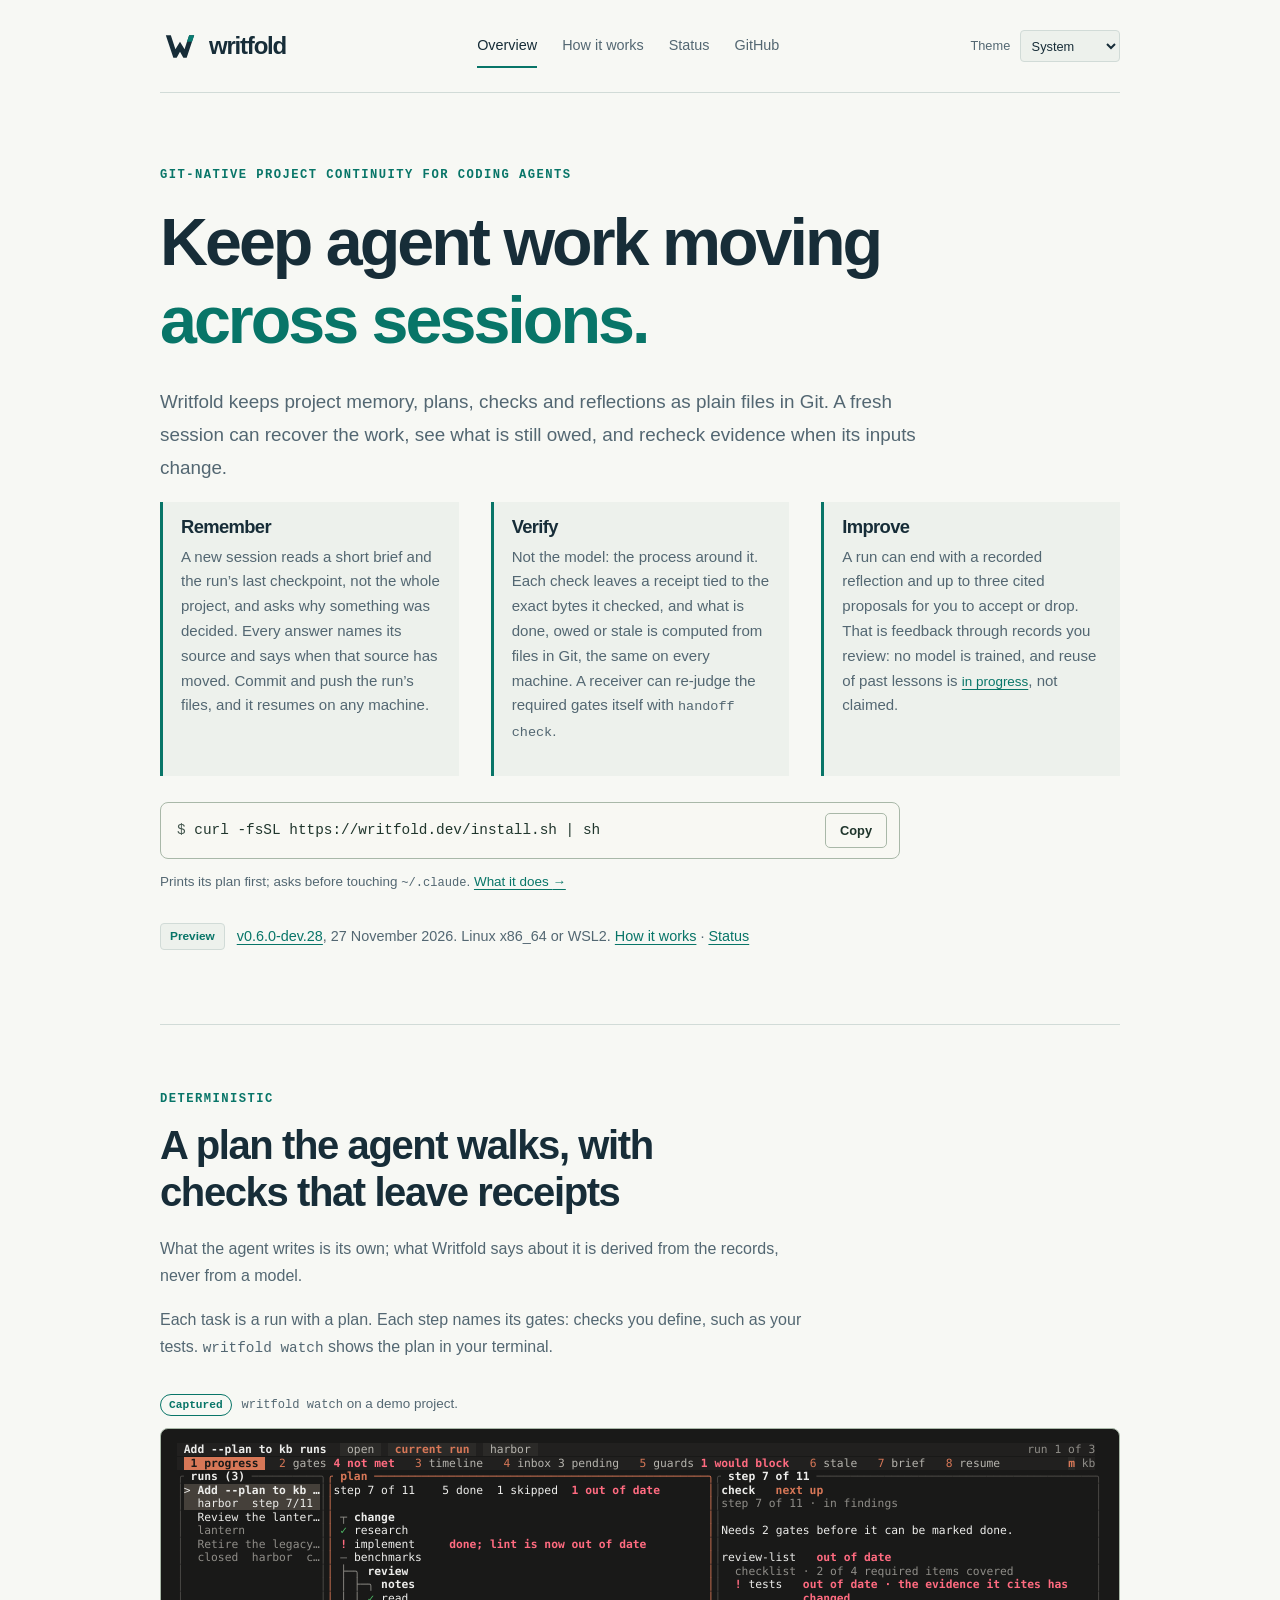
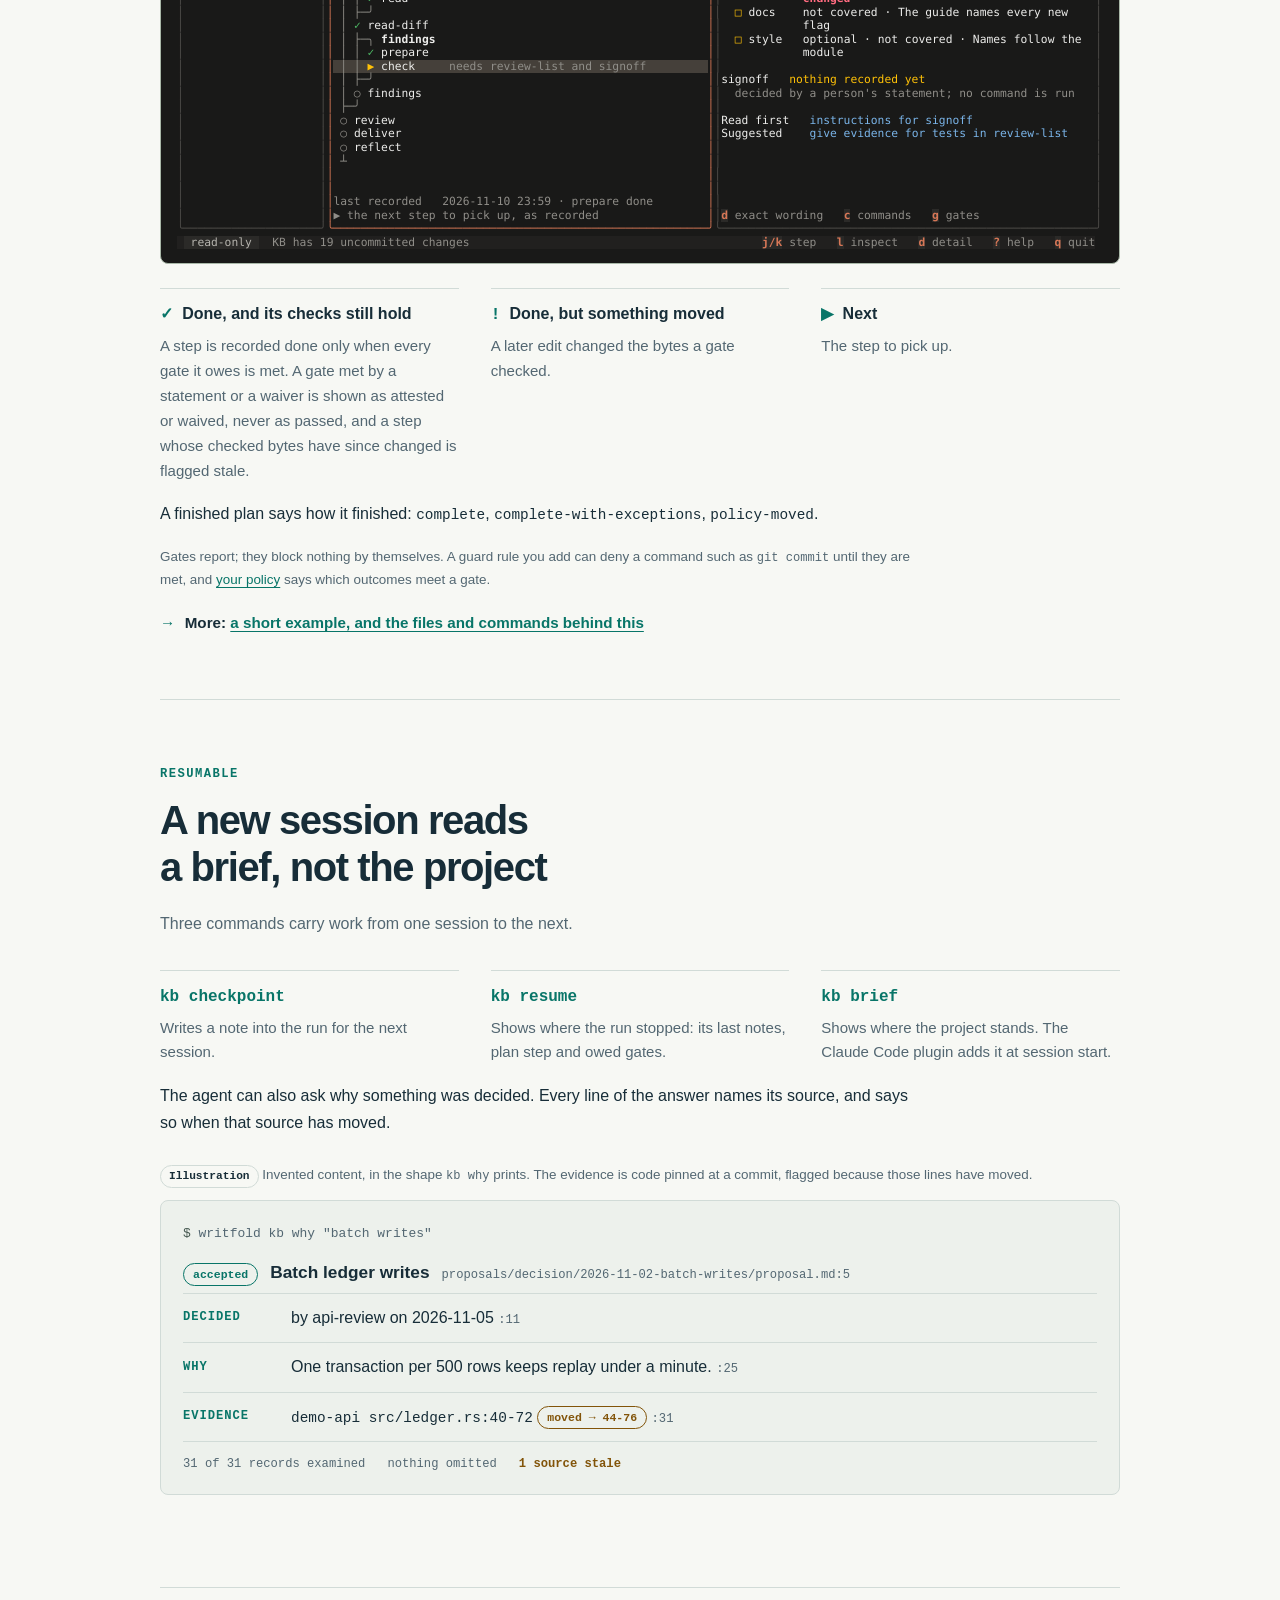
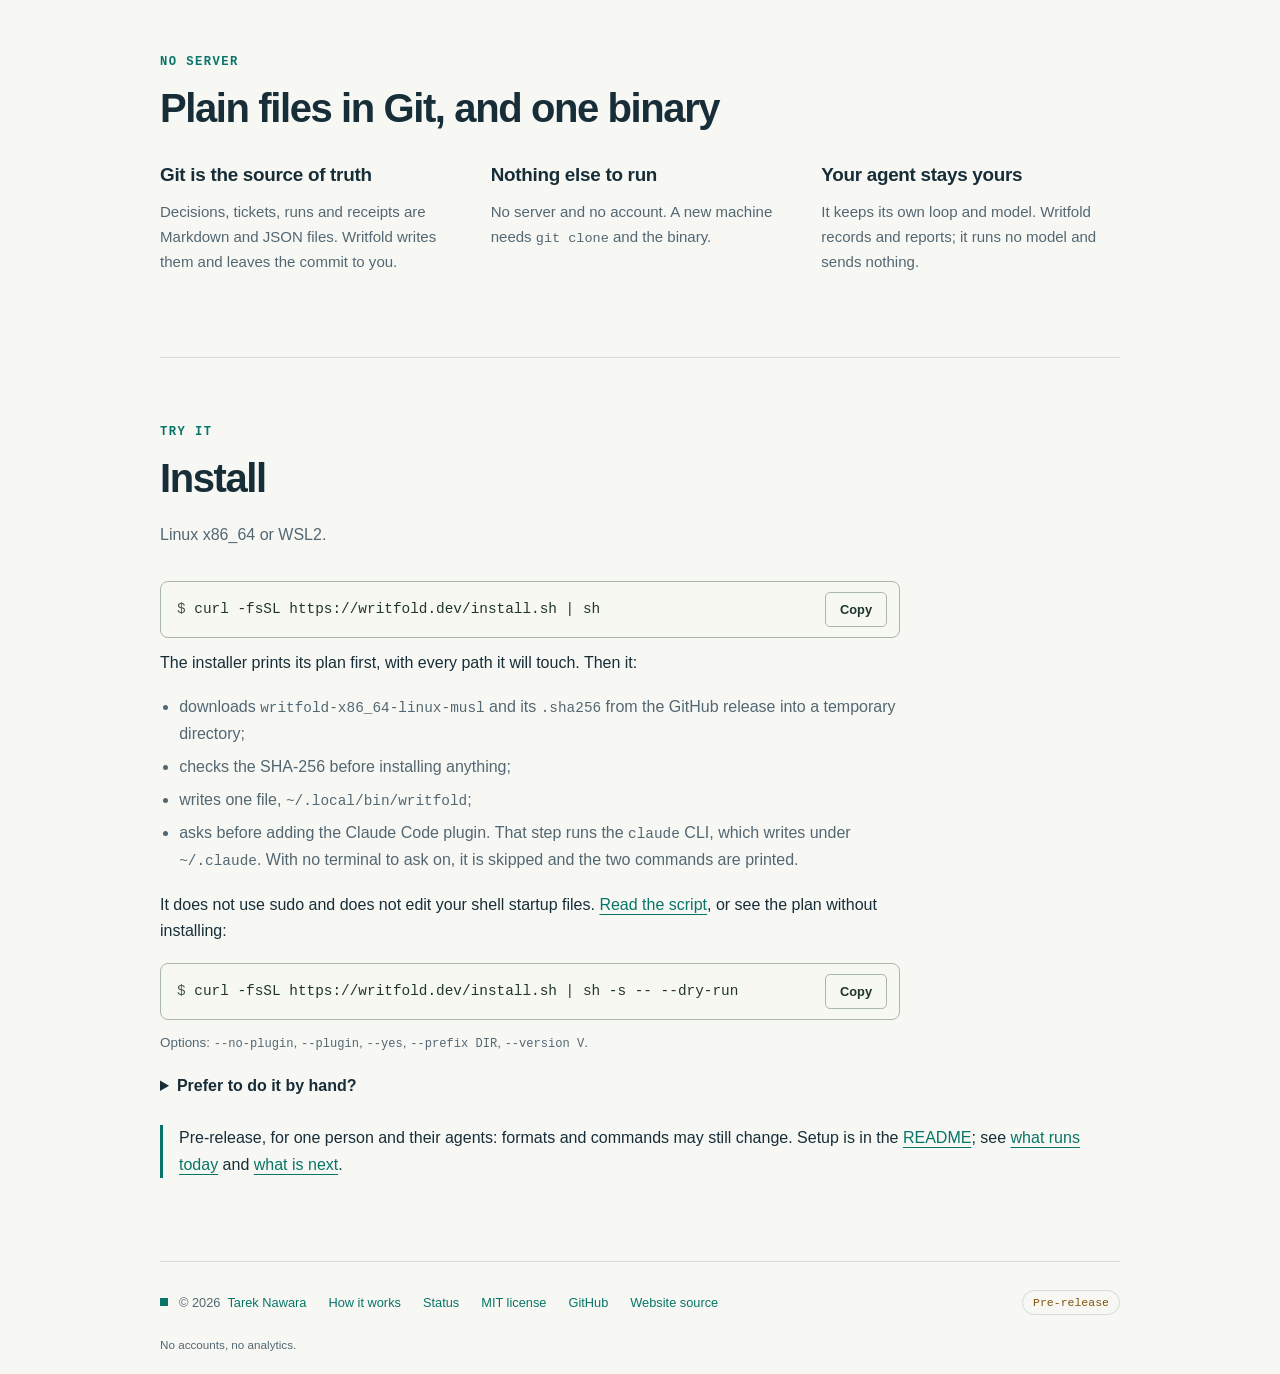
==== commit 41be5d90: "Release v0.6.0-dev.28" ====
--- a/index.html
+++ b/index.html
@@ -5,17 +5,17 @@
   <meta name="viewport" content="width=device-width, initial-scale=1">
   <meta name="color-scheme" content="dark light">
   <title>Writfold — Git-native project continuity for coding agents</title>
-  <meta name="description" content="Writfold keeps a coding agent's memory, plans, checks and reflections as plain files in Git, so a fresh session can pick the work up, see what is owed and recheck it. Preview: v0.6.0-dev.26.">
+  <meta name="description" content="Writfold keeps a coding agent's memory, plans, checks and reflections as plain files in Git, so a fresh session can pick the work up, see what is owed and recheck it. Preview: v0.6.0-dev.28.">
   <link rel="canonical" href="https://writfold.dev/">
   <meta property="og:type" content="website">
   <meta property="og:site_name" content="Writfold">
   <meta property="og:title" content="Writfold — Git-native project continuity for coding agents">
-  <meta property="og:description" content="Writfold keeps a coding agent's memory, plans, checks and reflections as plain files in Git, so a fresh session can pick the work up, see what is owed and recheck it. Preview: v0.6.0-dev.26.">
+  <meta property="og:description" content="Writfold keeps a coding agent's memory, plans, checks and reflections as plain files in Git, so a fresh session can pick the work up, see what is owed and recheck it. Preview: v0.6.0-dev.28.">
   <meta property="og:url" content="https://writfold.dev/">
   <meta property="og:image" content="https://writfold.dev/assets/og-image.png">
   <meta property="og:image:width" content="1200">
   <meta property="og:image:height" content="630">
-  <meta property="og:image:alt" content="The folded-W Writfold mark on navy with the headline: Deterministic agent work that resumes where it stopped. Below it: Git-native project continuity for coding agents. Preview v0.6.0-dev.26.">
+  <meta property="og:image:alt" content="The folded-W Writfold mark on navy with the headline: Deterministic agent work that resumes where it stopped. Below it: Git-native project continuity for coding agents. Preview v0.6.0-dev.28.">
   <meta name="twitter:card" content="summary_large_image">
   <meta name="theme-color" content="#101922" media="(prefers-color-scheme: dark)">
   <meta name="theme-color" content="#F7F8F4" media="(prefers-color-scheme: light)">
@@ -46,7 +46,7 @@
         <div class="copy-line"><code aria-label="Install command"><span class="syntax-prompt">$ </span>curl -fsSL https://writfold.dev/install.sh | sh</code><button type="button" class="copy" data-copy="curl -fsSL https://writfold.dev/install.sh | sh" hidden>Copy</button></div>
         <p class="fine-print">Prints its plan first; asks before touching <code>~/.claude</code>. <a href="#try">What it does <span aria-hidden="true">→</span></a></p>
       </div>
-      <p class="maturity"><span class="badge badge-today">Preview</span> <span><a href="https://github.com/writfold-dev/writfold/releases/tag/v0.6.0-dev.26">v0.6.0-dev.26</a>, 27 November 2026. Linux x86_64 or WSL2. <a href="/how.html">How it works</a> · <a href="/status.html">Status</a></span></p>
+      <p class="maturity"><span class="badge badge-today">Preview</span> <span><a href="https://github.com/writfold-dev/writfold/releases/tag/v0.6.0-dev.28">v0.6.0-dev.28</a>, 27 November 2026. Linux x86_64 or WSL2. <a href="/how.html">How it works</a> · <a href="/status.html">Status</a></span></p>
     </section>
 
     <section id="deterministic" class="section" aria-labelledby="deterministic-title">
@@ -137,7 +137,7 @@
       <div class="copy-line"><code aria-label="Dry-run command"><span class="syntax-prompt">$ </span>curl -fsSL https://writfold.dev/install.sh | sh -s -- --dry-run</code><button type="button" class="copy" data-copy="curl -fsSL https://writfold.dev/install.sh | sh -s -- --dry-run" hidden>Copy</button></div>
       <p class="fine-print">Options: <code>--no-plugin</code>, <code>--plugin</code>, <code>--yes</code>, <code>--prefix DIR</code>, <code>--version V</code>.</p>
       <details class="manual"><summary>Prefer to do it by hand?</summary>
-        <pre class="code-panel lang-shell" tabindex="0" aria-label="Manual download and install commands"><code>base<span class="syntax-operator">=</span>https://github.com/writfold-dev/writfold/releases/download/v0.6.0-dev.26
+        <pre class="code-panel lang-shell" tabindex="0" aria-label="Manual download and install commands"><code>base<span class="syntax-operator">=</span>https://github.com/writfold-dev/writfold/releases/download/v0.6.0-dev.28
 <span class="syntax-function">curl</span> <span class="syntax-flag">-LO</span> <span class="syntax-string">"$base/writfold-x86_64-linux-musl"</span> <span class="syntax-flag">-LO</span> <span class="syntax-string">"$base/writfold-x86_64-linux-musl.sha256"</span>
 <span class="syntax-function">echo</span> <span class="syntax-string">"$(cut -d' ' -f1 writfold-x86_64-linux-musl.sha256)  writfold-x86_64-linux-musl"</span> <span class="syntax-operator">|</span> <span class="syntax-function">sha256sum</span> <span class="syntax-flag">-c</span>
 <span class="syntax-function">install</span> <span class="syntax-flag">-m</span> 755 writfold-x86_64-linux-musl ~/.local/bin/writfold
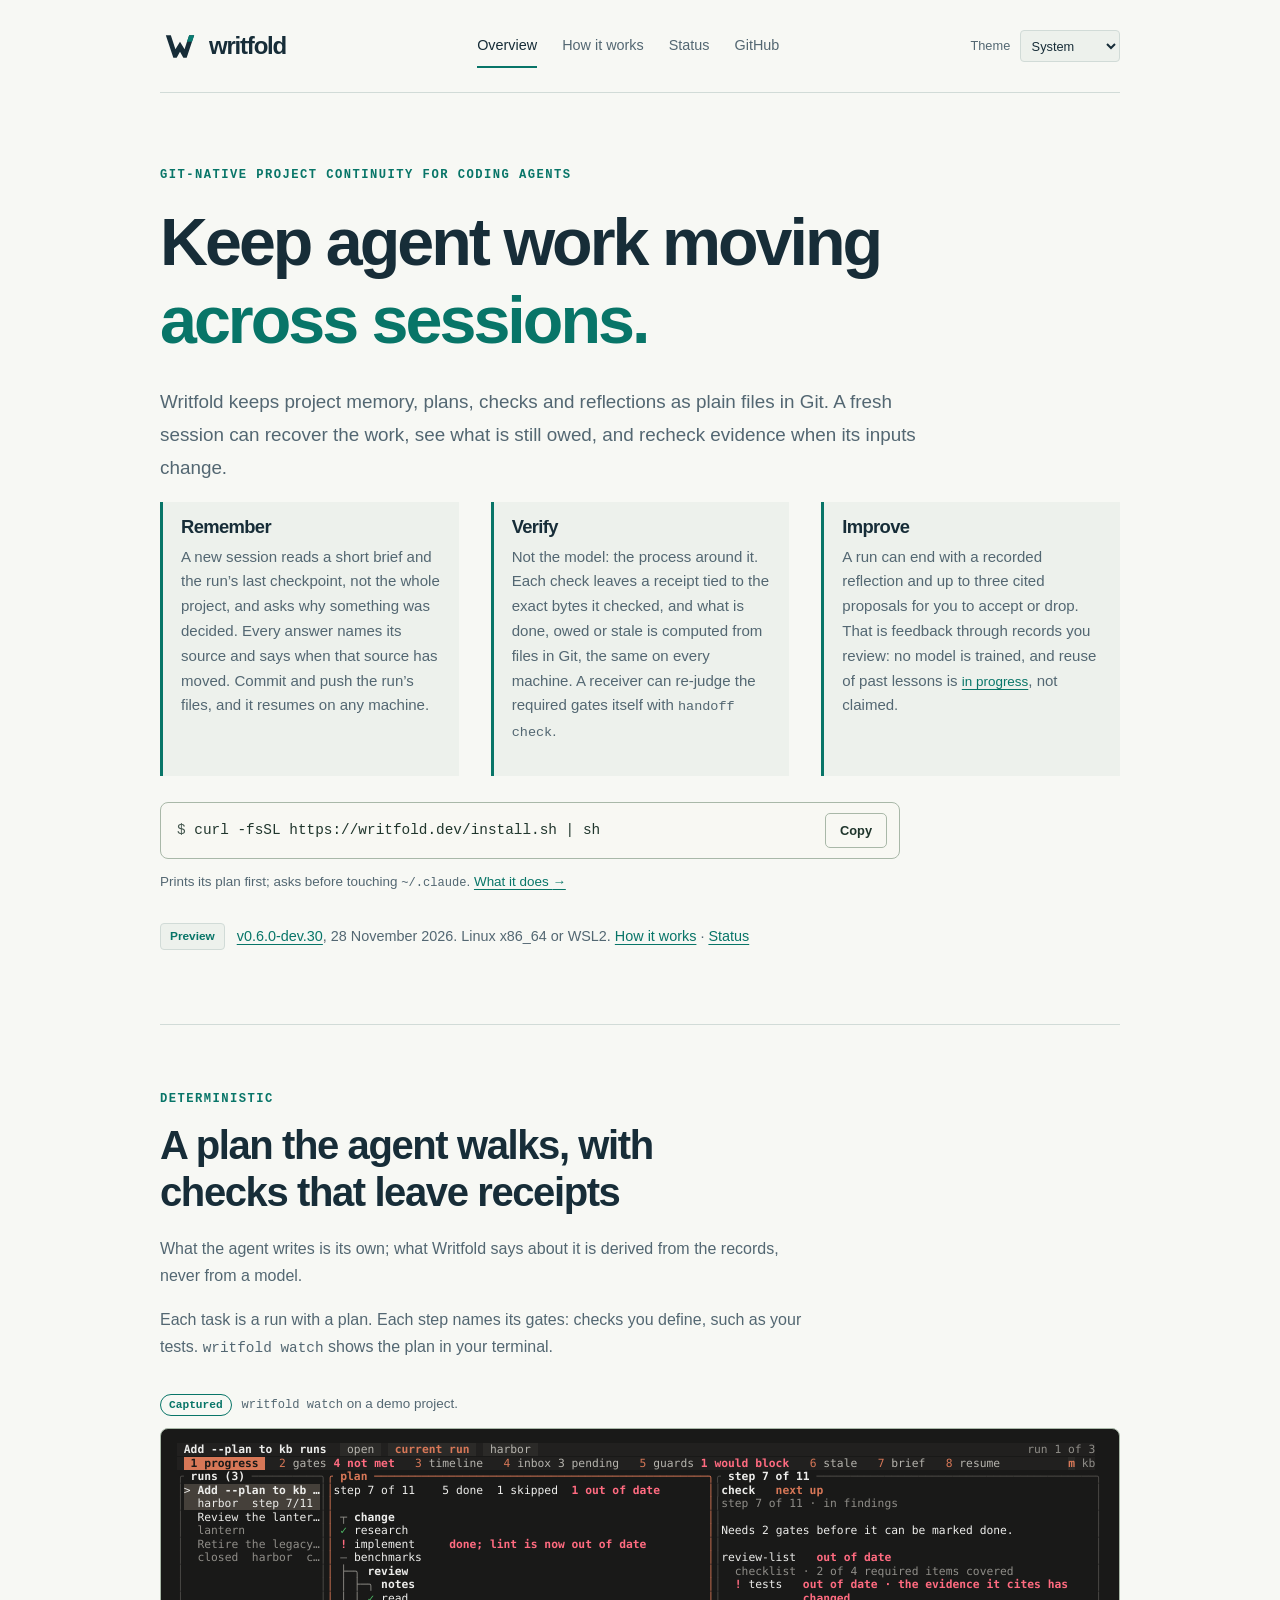
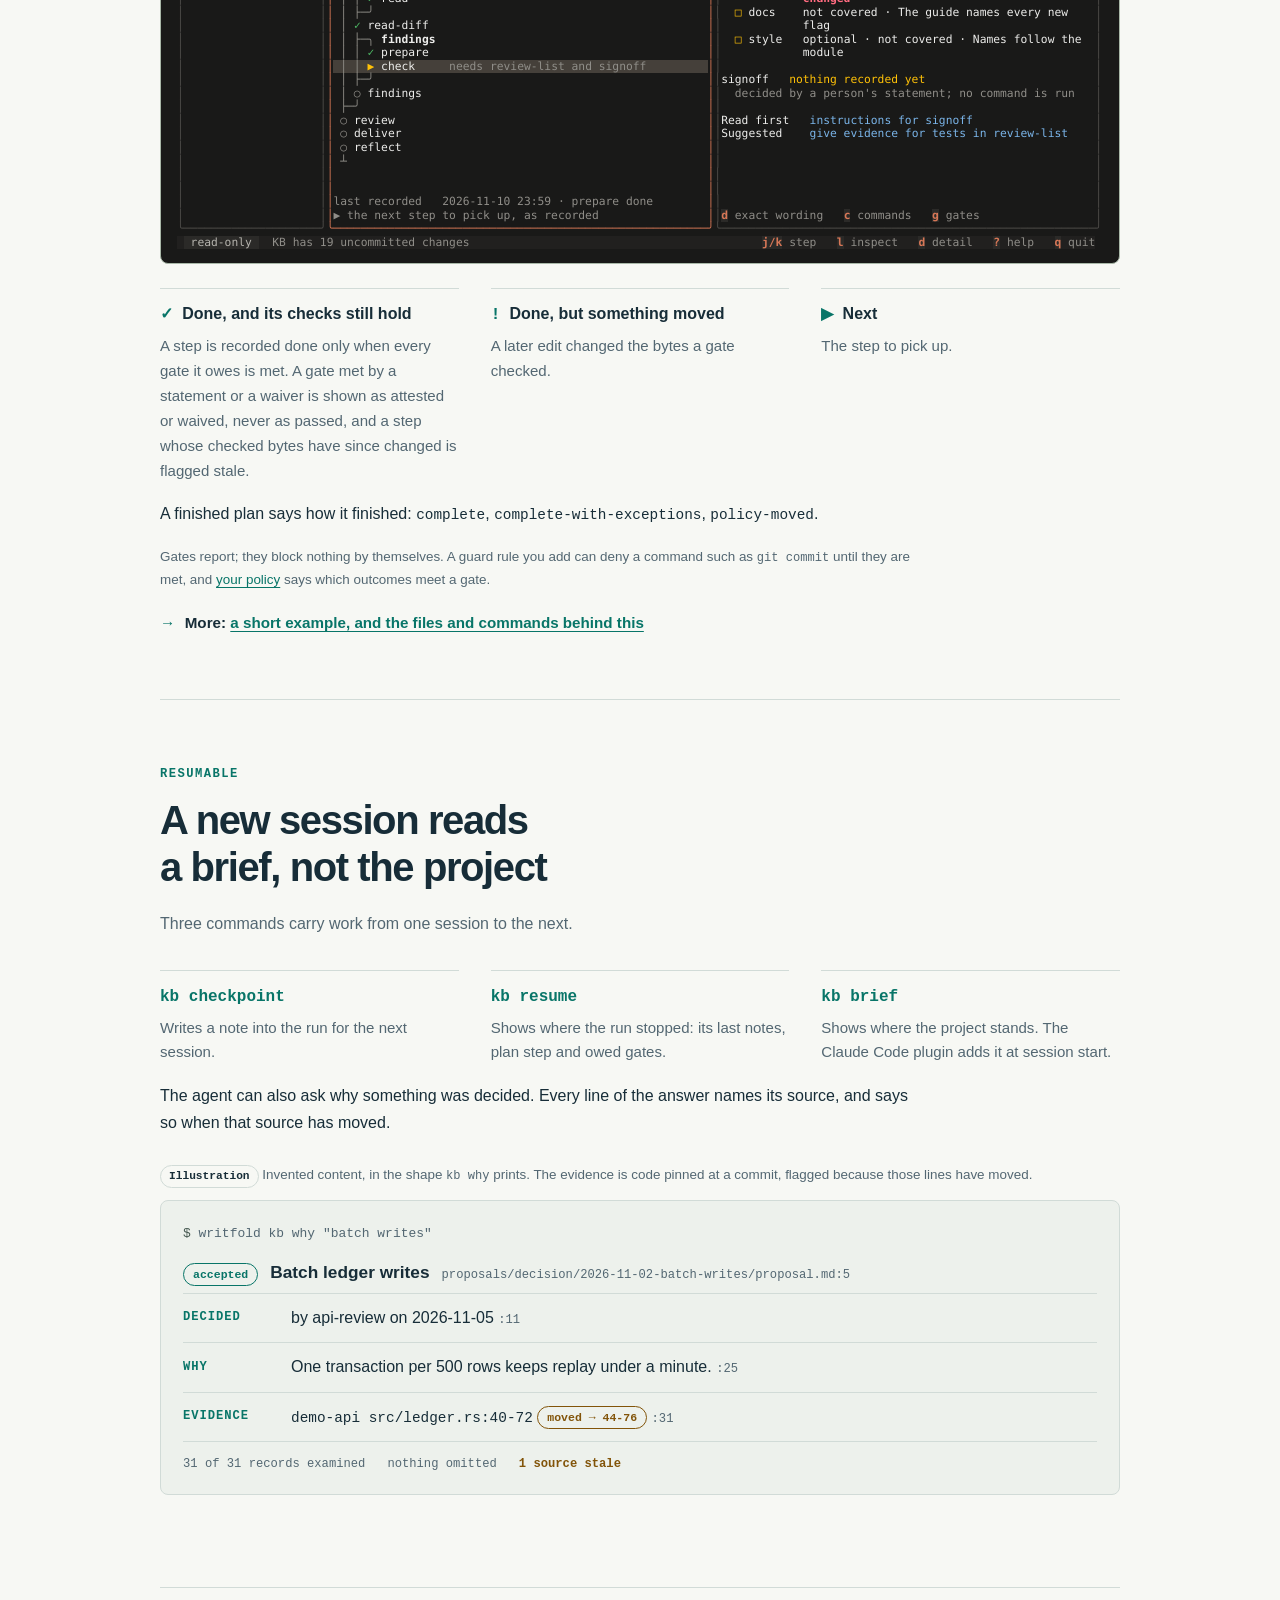
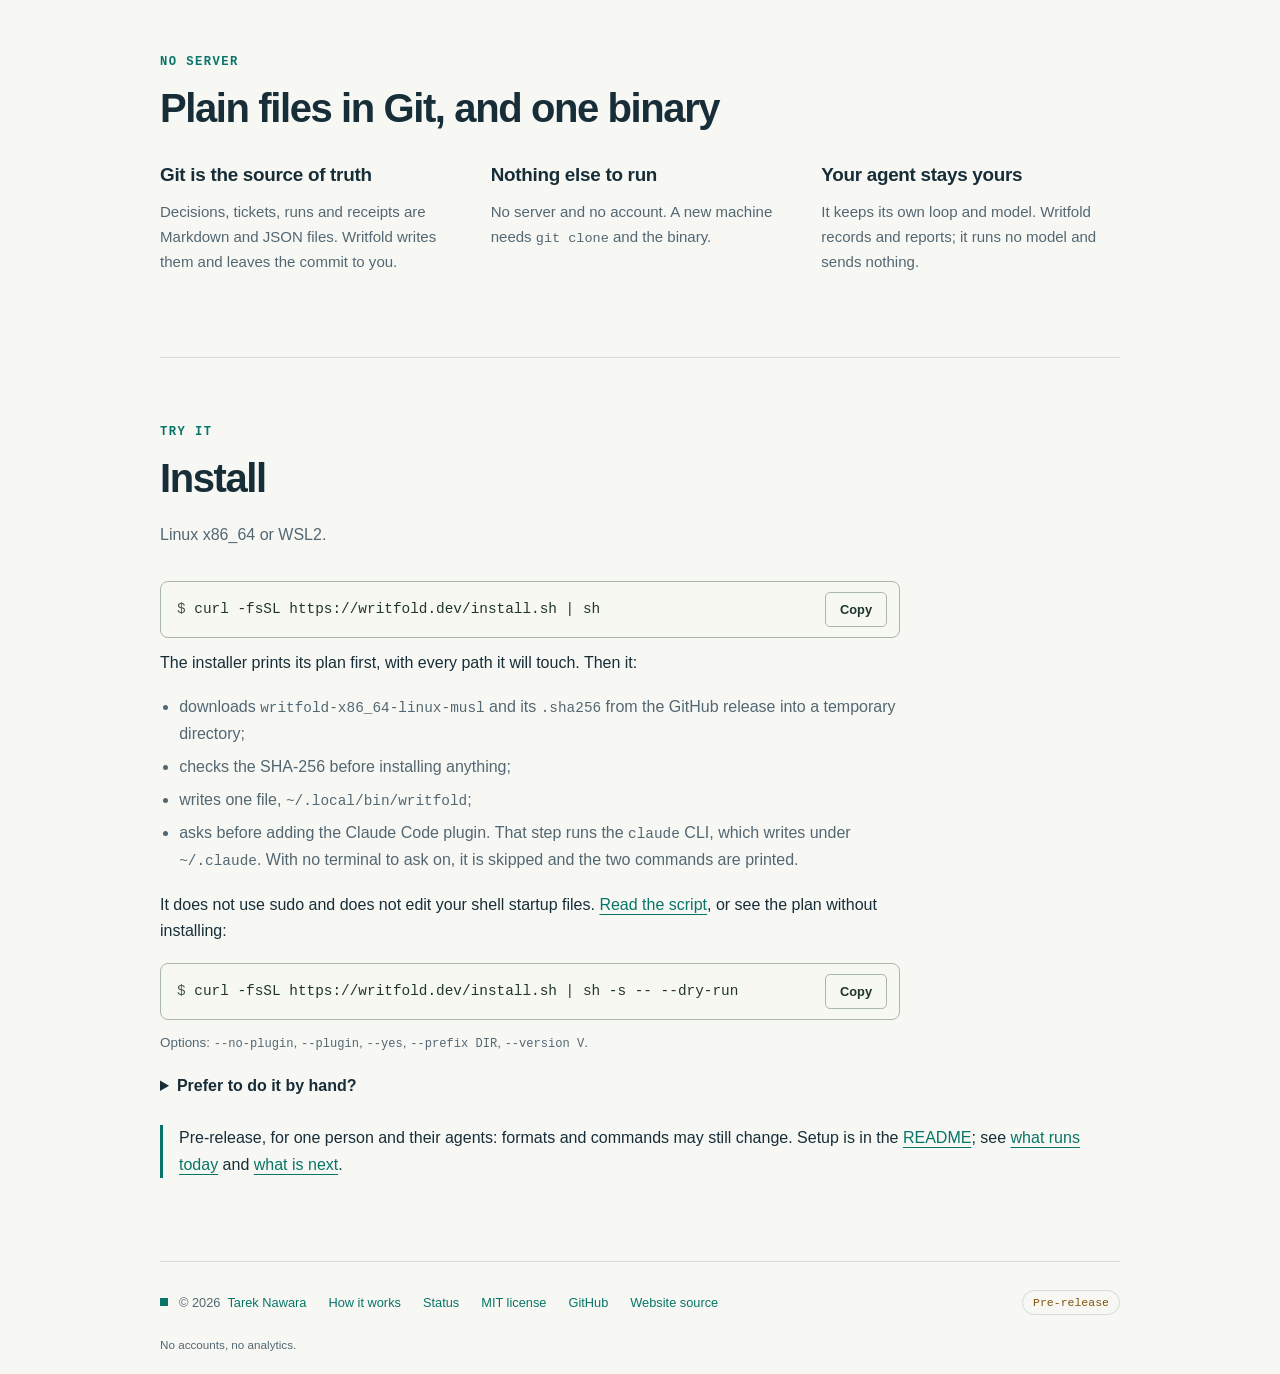
==== commit 5bee6a47: "Release v0.6.0-dev.30" ====
--- a/index.html
+++ b/index.html
@@ -5,17 +5,17 @@
   <meta name="viewport" content="width=device-width, initial-scale=1">
   <meta name="color-scheme" content="dark light">
   <title>Writfold — Git-native project continuity for coding agents</title>
-  <meta name="description" content="Writfold keeps a coding agent's memory, plans, checks and reflections as plain files in Git, so a fresh session can pick the work up, see what is owed and recheck it. Preview: v0.6.0-dev.28.">
+  <meta name="description" content="Writfold keeps a coding agent's memory, plans, checks and reflections as plain files in Git, so a fresh session can pick the work up, see what is owed and recheck it. Preview: v0.6.0-dev.30.">
   <link rel="canonical" href="https://writfold.dev/">
   <meta property="og:type" content="website">
   <meta property="og:site_name" content="Writfold">
   <meta property="og:title" content="Writfold — Git-native project continuity for coding agents">
-  <meta property="og:description" content="Writfold keeps a coding agent's memory, plans, checks and reflections as plain files in Git, so a fresh session can pick the work up, see what is owed and recheck it. Preview: v0.6.0-dev.28.">
+  <meta property="og:description" content="Writfold keeps a coding agent's memory, plans, checks and reflections as plain files in Git, so a fresh session can pick the work up, see what is owed and recheck it. Preview: v0.6.0-dev.30.">
   <meta property="og:url" content="https://writfold.dev/">
   <meta property="og:image" content="https://writfold.dev/assets/og-image.png">
   <meta property="og:image:width" content="1200">
   <meta property="og:image:height" content="630">
-  <meta property="og:image:alt" content="The folded-W Writfold mark on navy with the headline: Deterministic agent work that resumes where it stopped. Below it: Git-native project continuity for coding agents. Preview v0.6.0-dev.28.">
+  <meta property="og:image:alt" content="The folded-W Writfold mark on navy with the headline: Deterministic agent work that resumes where it stopped. Below it: Git-native project continuity for coding agents. Preview v0.6.0-dev.30.">
   <meta name="twitter:card" content="summary_large_image">
   <meta name="theme-color" content="#101922" media="(prefers-color-scheme: dark)">
   <meta name="theme-color" content="#F7F8F4" media="(prefers-color-scheme: light)">
@@ -46,7 +46,7 @@
         <div class="copy-line"><code aria-label="Install command"><span class="syntax-prompt">$ </span>curl -fsSL https://writfold.dev/install.sh | sh</code><button type="button" class="copy" data-copy="curl -fsSL https://writfold.dev/install.sh | sh" hidden>Copy</button></div>
         <p class="fine-print">Prints its plan first; asks before touching <code>~/.claude</code>. <a href="#try">What it does <span aria-hidden="true">→</span></a></p>
       </div>
-      <p class="maturity"><span class="badge badge-today">Preview</span> <span><a href="https://github.com/writfold-dev/writfold/releases/tag/v0.6.0-dev.28">v0.6.0-dev.28</a>, 27 November 2026. Linux x86_64 or WSL2. <a href="/how.html">How it works</a> · <a href="/status.html">Status</a></span></p>
+      <p class="maturity"><span class="badge badge-today">Preview</span> <span><a href="https://github.com/writfold-dev/writfold/releases/tag/v0.6.0-dev.30">v0.6.0-dev.30</a>, 28 November 2026. Linux x86_64 or WSL2. <a href="/how.html">How it works</a> · <a href="/status.html">Status</a></span></p>
     </section>
 
     <section id="deterministic" class="section" aria-labelledby="deterministic-title">
@@ -137,7 +137,7 @@
       <div class="copy-line"><code aria-label="Dry-run command"><span class="syntax-prompt">$ </span>curl -fsSL https://writfold.dev/install.sh | sh -s -- --dry-run</code><button type="button" class="copy" data-copy="curl -fsSL https://writfold.dev/install.sh | sh -s -- --dry-run" hidden>Copy</button></div>
       <p class="fine-print">Options: <code>--no-plugin</code>, <code>--plugin</code>, <code>--yes</code>, <code>--prefix DIR</code>, <code>--version V</code>.</p>
       <details class="manual"><summary>Prefer to do it by hand?</summary>
-        <pre class="code-panel lang-shell" tabindex="0" aria-label="Manual download and install commands"><code>base<span class="syntax-operator">=</span>https://github.com/writfold-dev/writfold/releases/download/v0.6.0-dev.28
+        <pre class="code-panel lang-shell" tabindex="0" aria-label="Manual download and install commands"><code>base<span class="syntax-operator">=</span>https://github.com/writfold-dev/writfold/releases/download/v0.6.0-dev.30
 <span class="syntax-function">curl</span> <span class="syntax-flag">-LO</span> <span class="syntax-string">"$base/writfold-x86_64-linux-musl"</span> <span class="syntax-flag">-LO</span> <span class="syntax-string">"$base/writfold-x86_64-linux-musl.sha256"</span>
 <span class="syntax-function">echo</span> <span class="syntax-string">"$(cut -d' ' -f1 writfold-x86_64-linux-musl.sha256)  writfold-x86_64-linux-musl"</span> <span class="syntax-operator">|</span> <span class="syntax-function">sha256sum</span> <span class="syntax-flag">-c</span>
 <span class="syntax-function">install</span> <span class="syntax-flag">-m</span> 755 writfold-x86_64-linux-musl ~/.local/bin/writfold
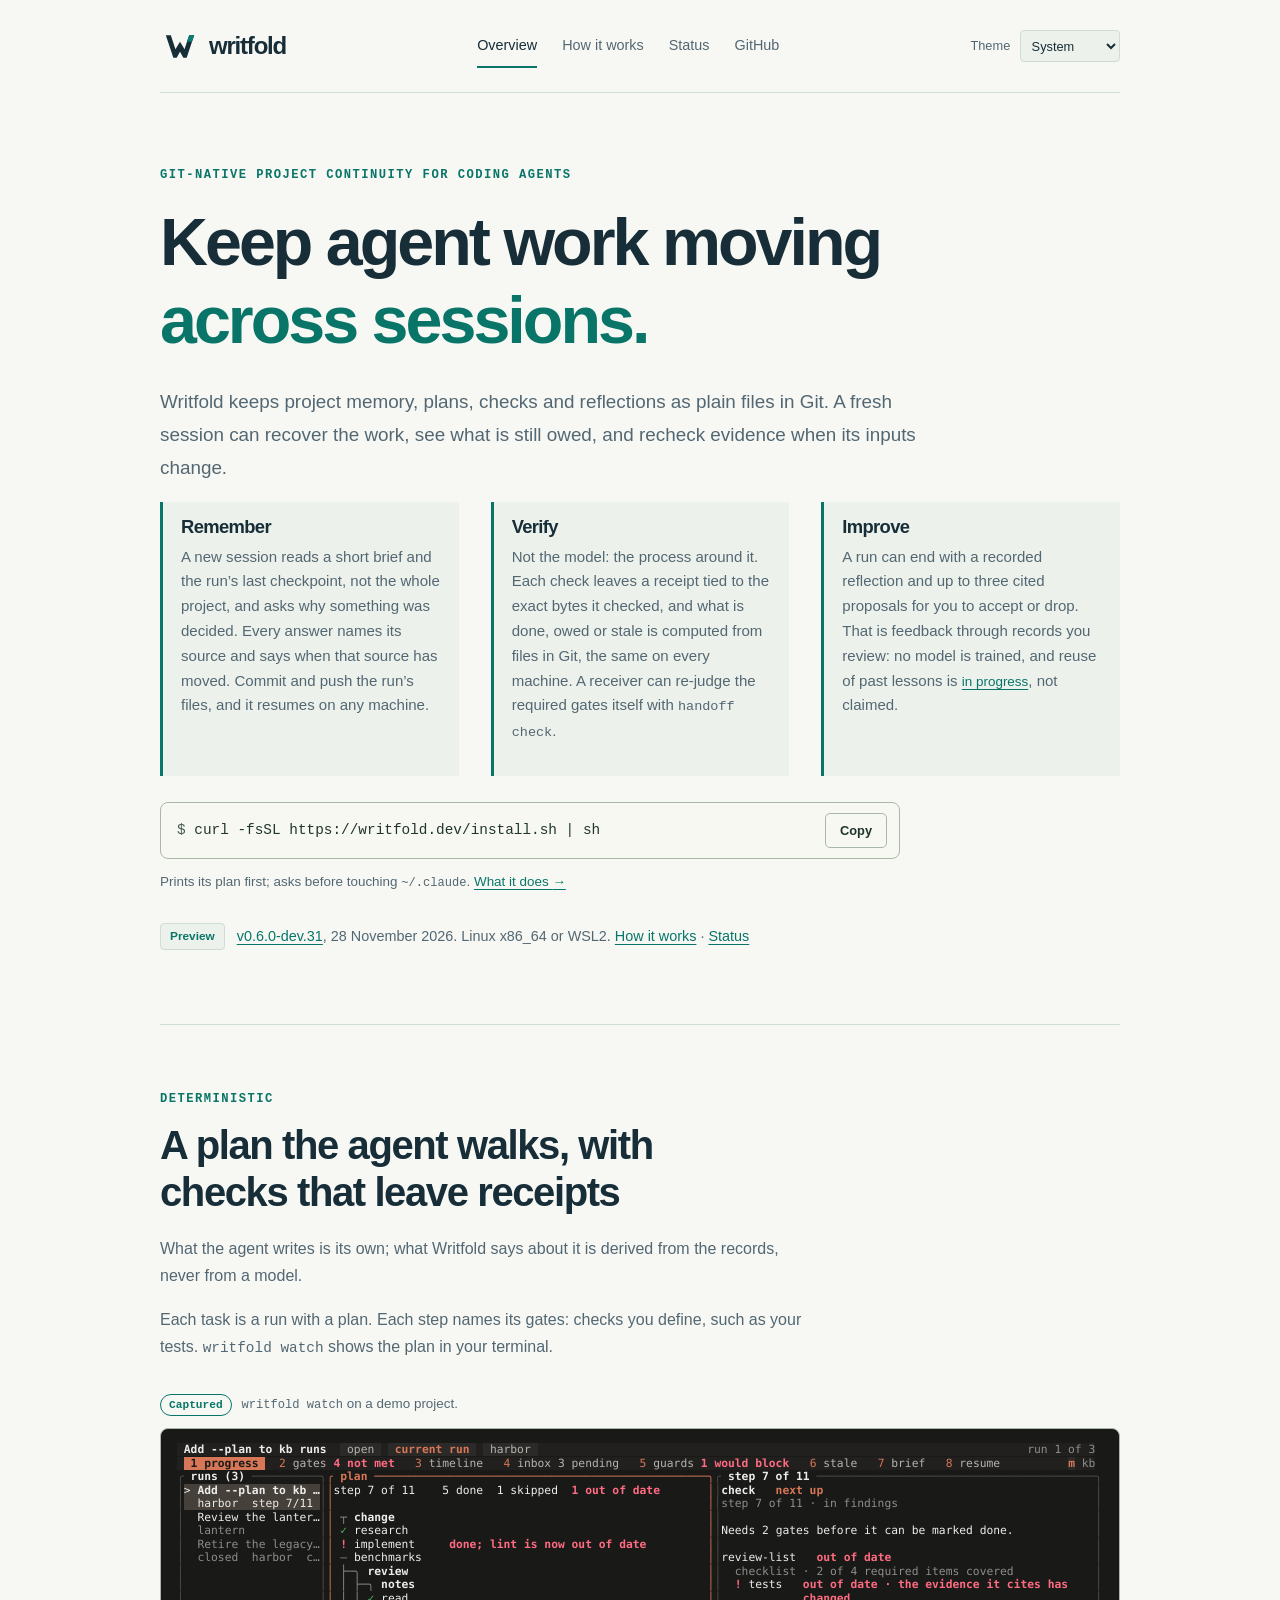
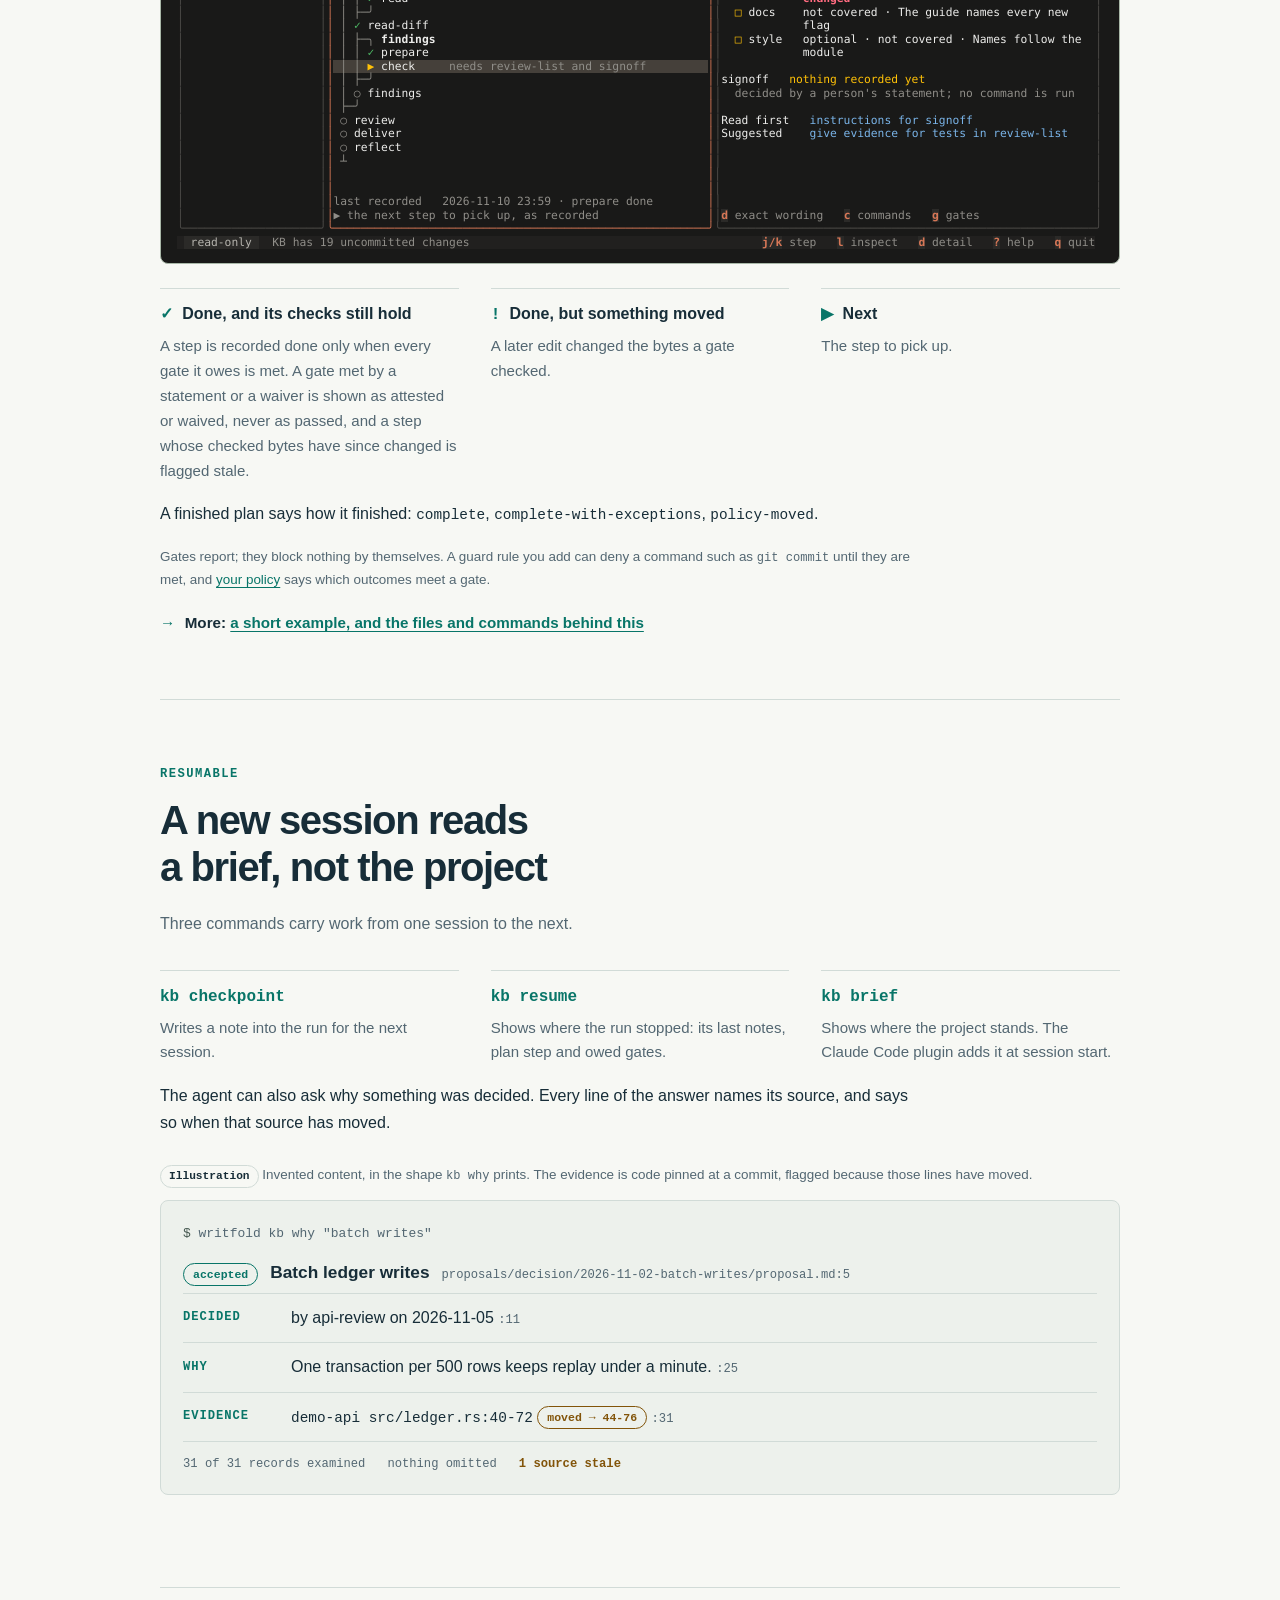
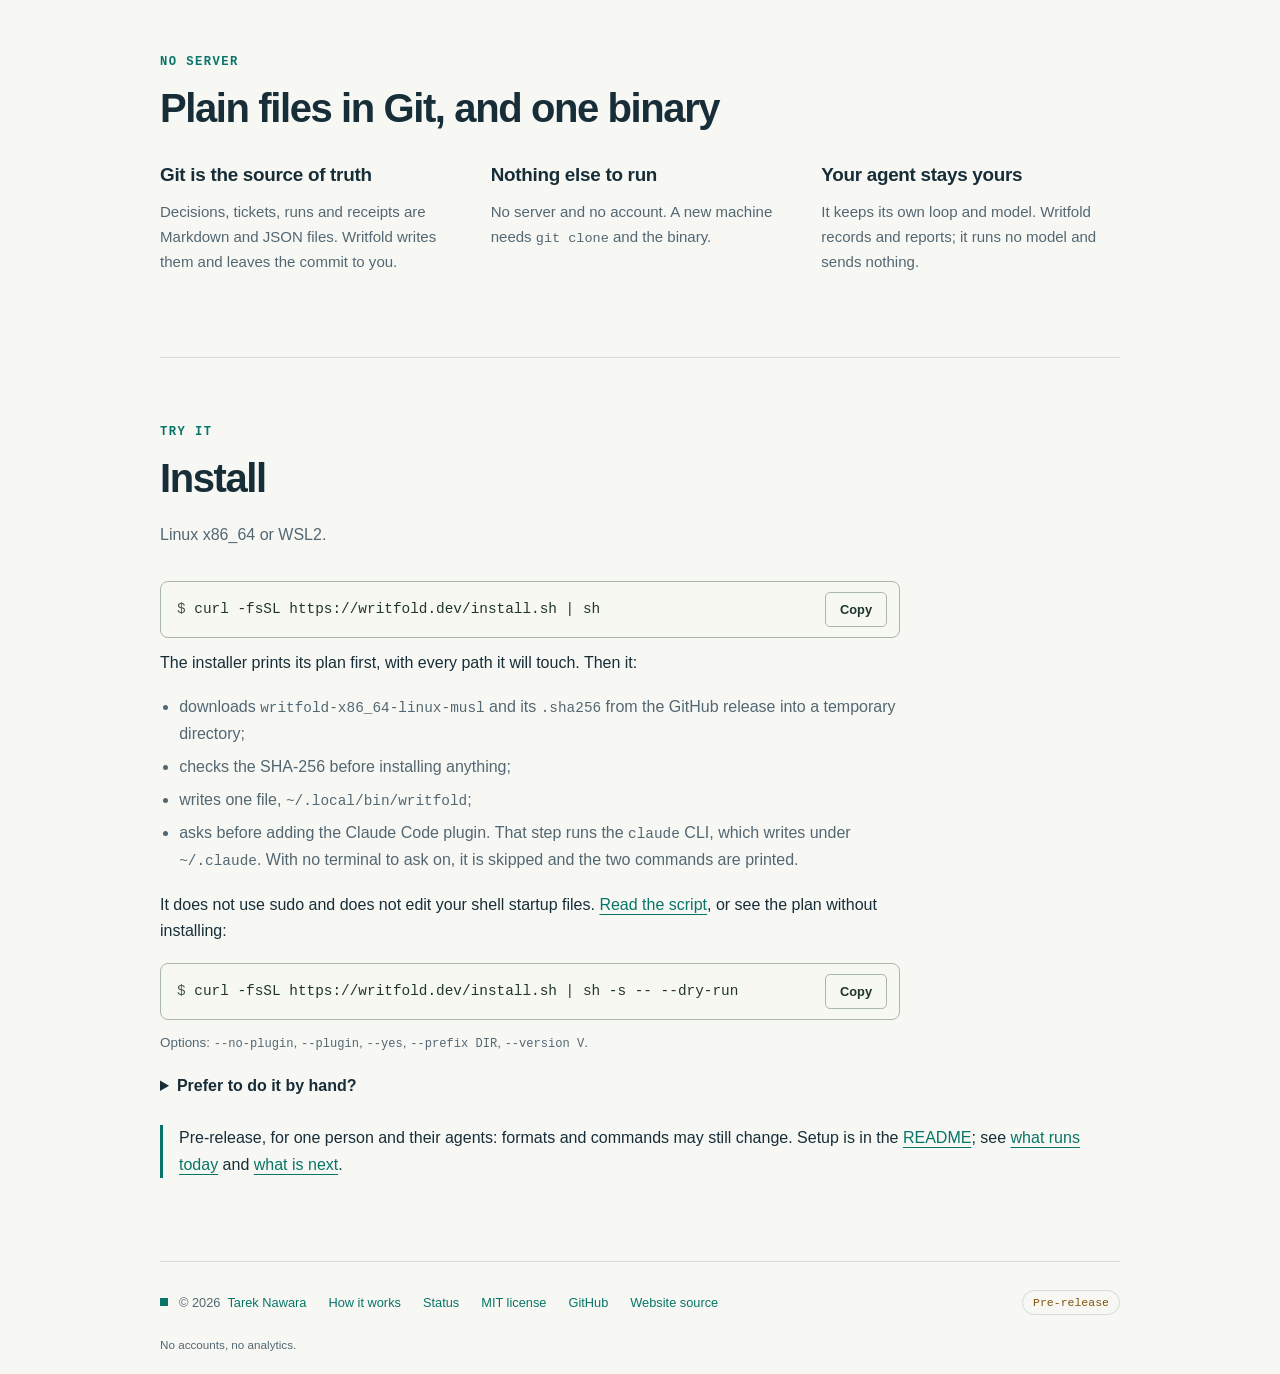
==== commit 3e2b9b67: "Release v0.6.0-dev.31" ====
--- a/index.html
+++ b/index.html
@@ -5,17 +5,17 @@
   <meta name="viewport" content="width=device-width, initial-scale=1">
   <meta name="color-scheme" content="dark light">
   <title>Writfold — Git-native project continuity for coding agents</title>
-  <meta name="description" content="Writfold keeps a coding agent's memory, plans, checks and reflections as plain files in Git, so a fresh session can pick the work up, see what is owed and recheck it. Preview: v0.6.0-dev.30.">
+  <meta name="description" content="Writfold keeps a coding agent's memory, plans, checks and reflections as plain files in Git, so a fresh session can pick the work up, see what is owed and recheck it. Preview: v0.6.0-dev.31.">
   <link rel="canonical" href="https://writfold.dev/">
   <meta property="og:type" content="website">
   <meta property="og:site_name" content="Writfold">
   <meta property="og:title" content="Writfold — Git-native project continuity for coding agents">
-  <meta property="og:description" content="Writfold keeps a coding agent's memory, plans, checks and reflections as plain files in Git, so a fresh session can pick the work up, see what is owed and recheck it. Preview: v0.6.0-dev.30.">
+  <meta property="og:description" content="Writfold keeps a coding agent's memory, plans, checks and reflections as plain files in Git, so a fresh session can pick the work up, see what is owed and recheck it. Preview: v0.6.0-dev.31.">
   <meta property="og:url" content="https://writfold.dev/">
   <meta property="og:image" content="https://writfold.dev/assets/og-image.png">
   <meta property="og:image:width" content="1200">
   <meta property="og:image:height" content="630">
-  <meta property="og:image:alt" content="The folded-W Writfold mark on navy with the headline: Deterministic agent work that resumes where it stopped. Below it: Git-native project continuity for coding agents. Preview v0.6.0-dev.30.">
+  <meta property="og:image:alt" content="The folded-W Writfold mark on navy with the headline: Deterministic agent work that resumes where it stopped. Below it: Git-native project continuity for coding agents. Preview v0.6.0-dev.31.">
   <meta name="twitter:card" content="summary_large_image">
   <meta name="theme-color" content="#101922" media="(prefers-color-scheme: dark)">
   <meta name="theme-color" content="#F7F8F4" media="(prefers-color-scheme: light)">
@@ -46,7 +46,7 @@
         <div class="copy-line"><code aria-label="Install command"><span class="syntax-prompt">$ </span>curl -fsSL https://writfold.dev/install.sh | sh</code><button type="button" class="copy" data-copy="curl -fsSL https://writfold.dev/install.sh | sh" hidden>Copy</button></div>
         <p class="fine-print">Prints its plan first; asks before touching <code>~/.claude</code>. <a href="#try">What it does <span aria-hidden="true">→</span></a></p>
       </div>
-      <p class="maturity"><span class="badge badge-today">Preview</span> <span><a href="https://github.com/writfold-dev/writfold/releases/tag/v0.6.0-dev.30">v0.6.0-dev.30</a>, 28 November 2026. Linux x86_64 or WSL2. <a href="/how.html">How it works</a> · <a href="/status.html">Status</a></span></p>
+      <p class="maturity"><span class="badge badge-today">Preview</span> <span><a href="https://github.com/writfold-dev/writfold/releases/tag/v0.6.0-dev.31">v0.6.0-dev.31</a>, 28 November 2026. Linux x86_64 or WSL2. <a href="/how.html">How it works</a> · <a href="/status.html">Status</a></span></p>
     </section>
 
     <section id="deterministic" class="section" aria-labelledby="deterministic-title">
@@ -137,7 +137,7 @@
       <div class="copy-line"><code aria-label="Dry-run command"><span class="syntax-prompt">$ </span>curl -fsSL https://writfold.dev/install.sh | sh -s -- --dry-run</code><button type="button" class="copy" data-copy="curl -fsSL https://writfold.dev/install.sh | sh -s -- --dry-run" hidden>Copy</button></div>
       <p class="fine-print">Options: <code>--no-plugin</code>, <code>--plugin</code>, <code>--yes</code>, <code>--prefix DIR</code>, <code>--version V</code>.</p>
       <details class="manual"><summary>Prefer to do it by hand?</summary>
-        <pre class="code-panel lang-shell" tabindex="0" aria-label="Manual download and install commands"><code>base<span class="syntax-operator">=</span>https://github.com/writfold-dev/writfold/releases/download/v0.6.0-dev.30
+        <pre class="code-panel lang-shell" tabindex="0" aria-label="Manual download and install commands"><code>base<span class="syntax-operator">=</span>https://github.com/writfold-dev/writfold/releases/download/v0.6.0-dev.31
 <span class="syntax-function">curl</span> <span class="syntax-flag">-LO</span> <span class="syntax-string">"$base/writfold-x86_64-linux-musl"</span> <span class="syntax-flag">-LO</span> <span class="syntax-string">"$base/writfold-x86_64-linux-musl.sha256"</span>
 <span class="syntax-function">echo</span> <span class="syntax-string">"$(cut -d' ' -f1 writfold-x86_64-linux-musl.sha256)  writfold-x86_64-linux-musl"</span> <span class="syntax-operator">|</span> <span class="syntax-function">sha256sum</span> <span class="syntax-flag">-c</span>
 <span class="syntax-function">install</span> <span class="syntax-flag">-m</span> 755 writfold-x86_64-linux-musl ~/.local/bin/writfold
